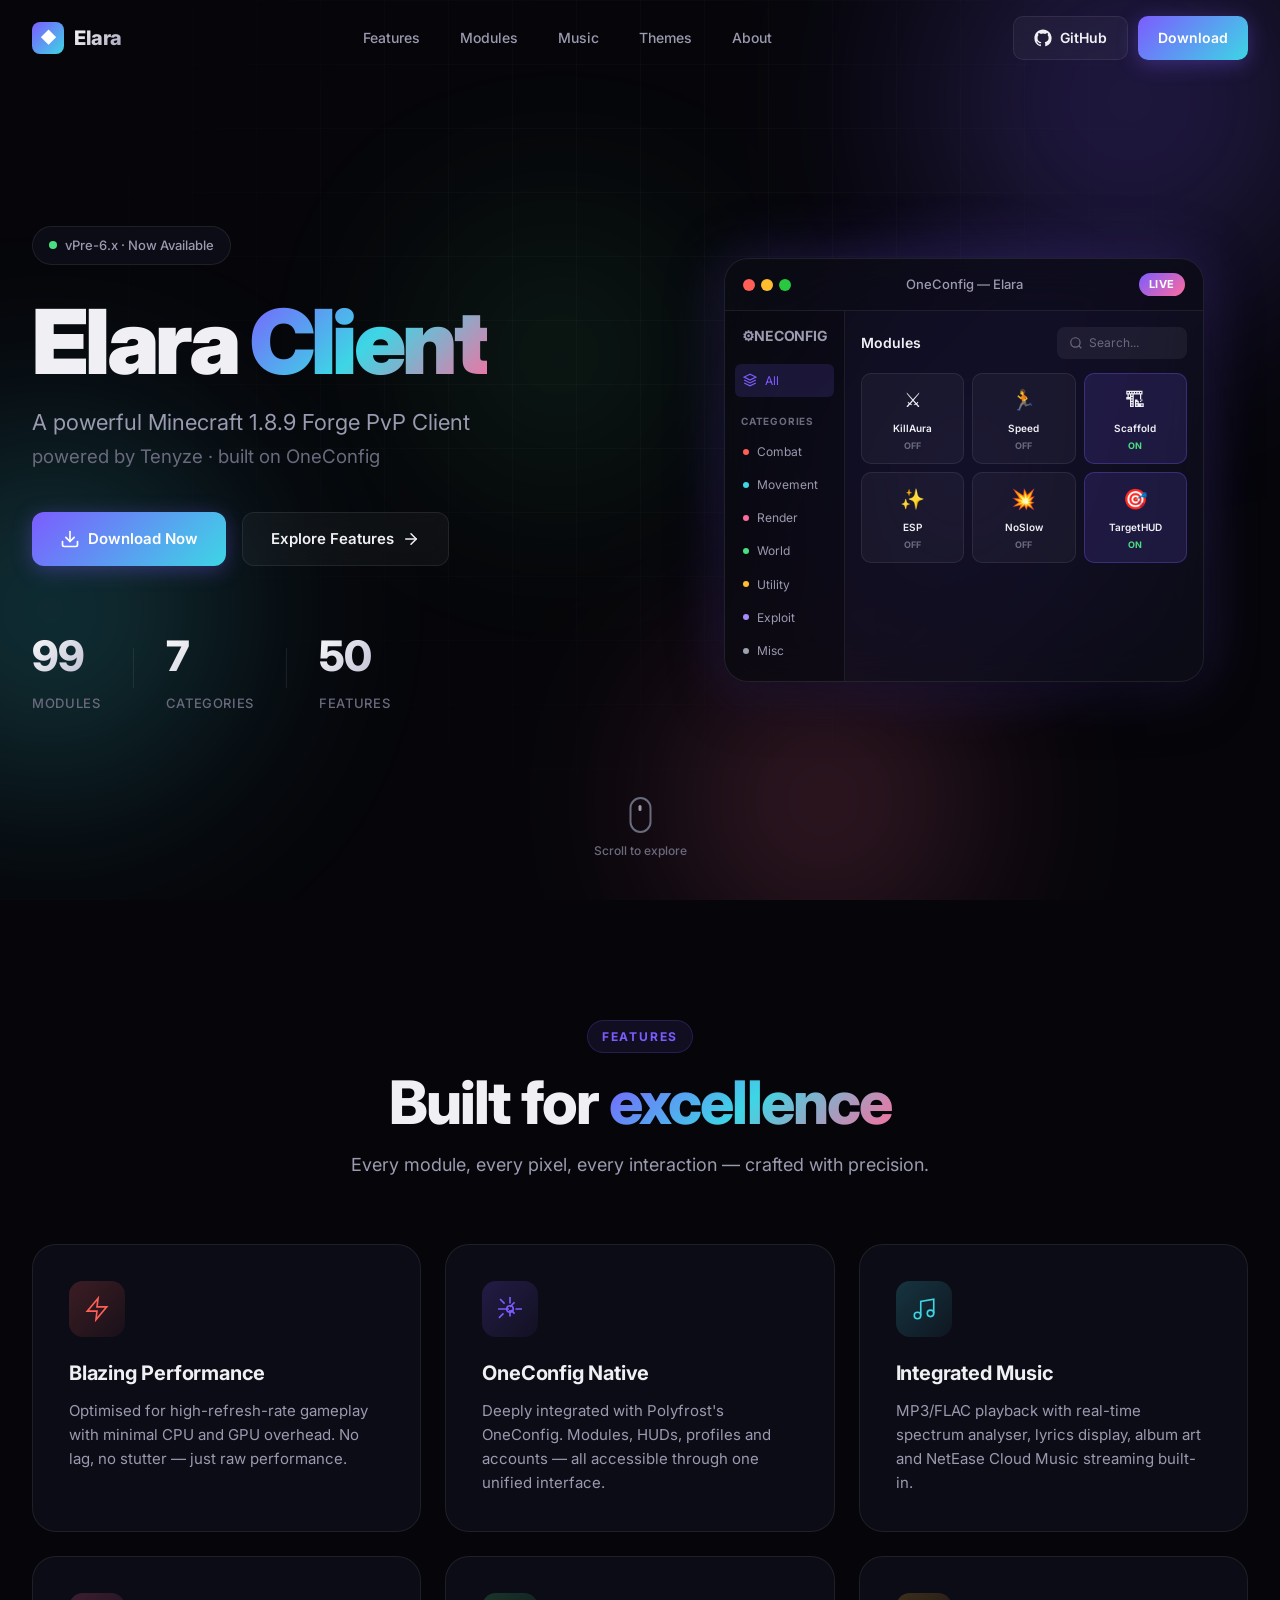
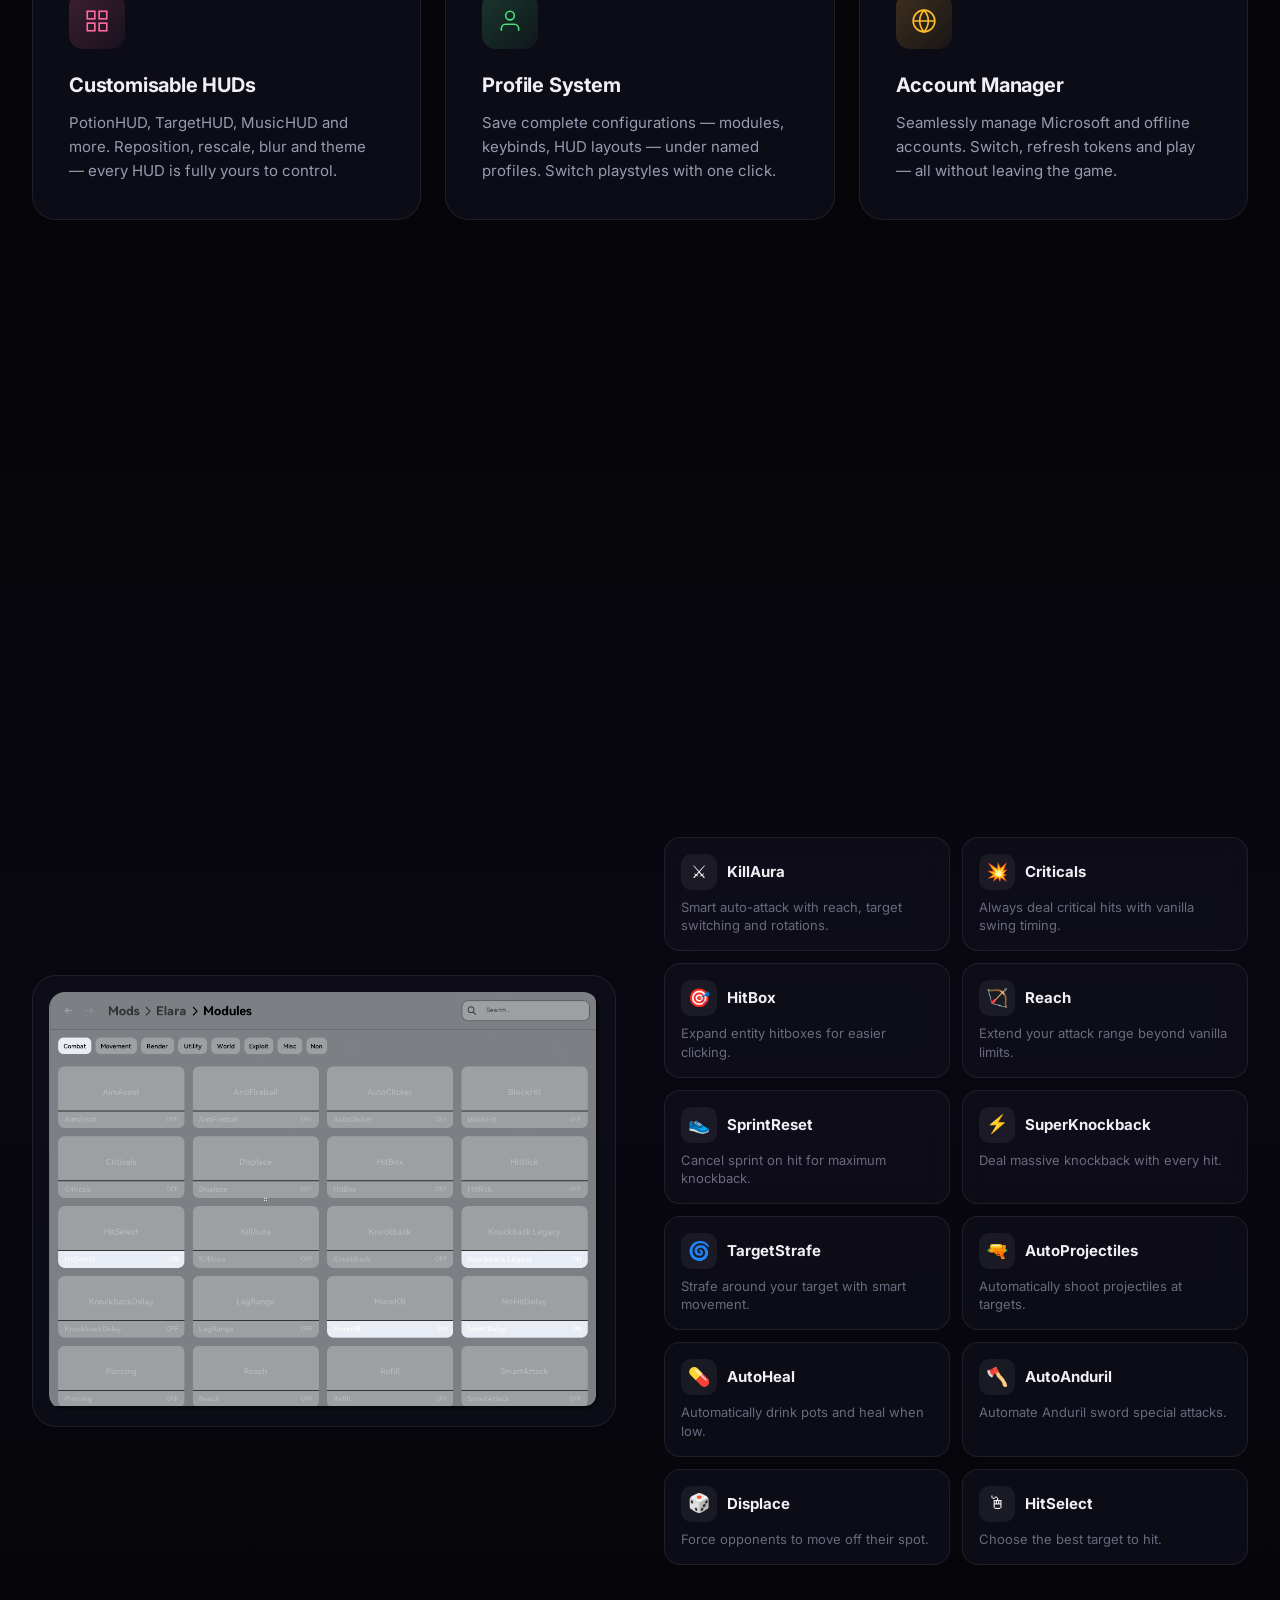
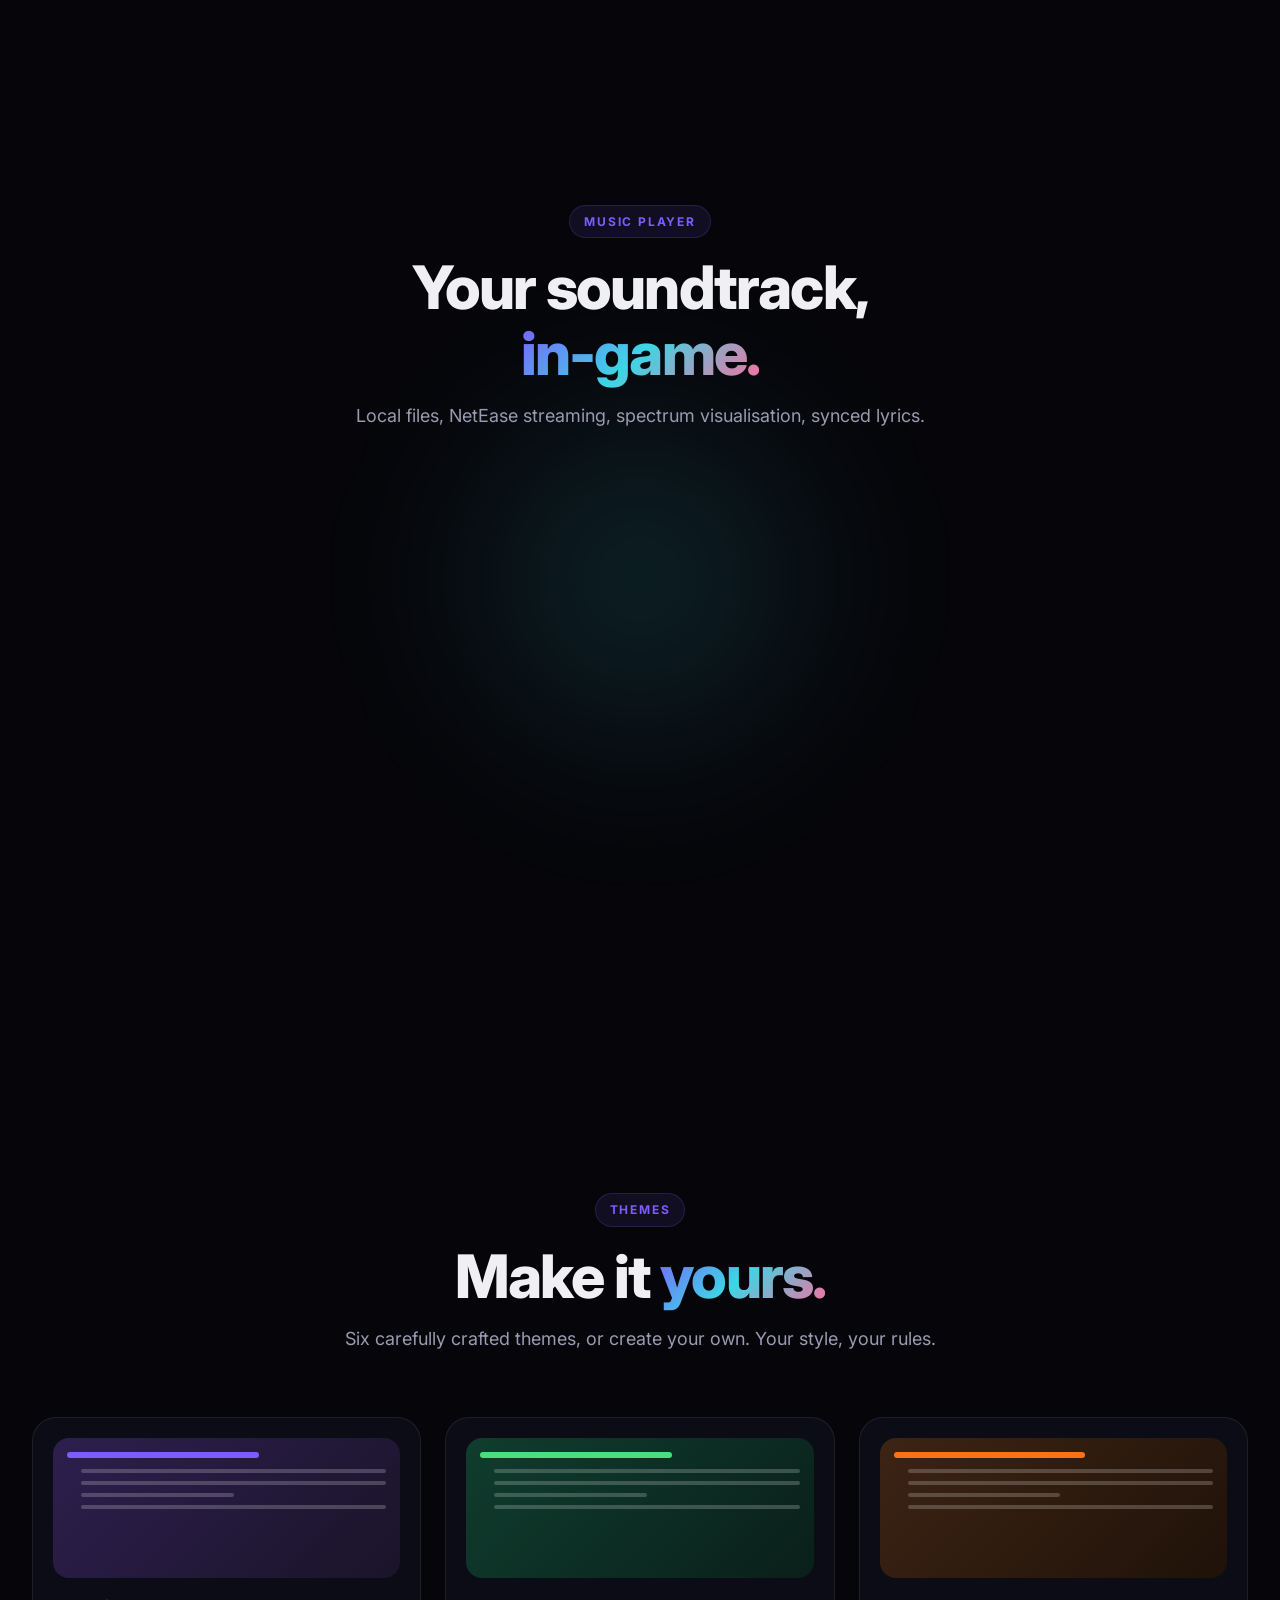
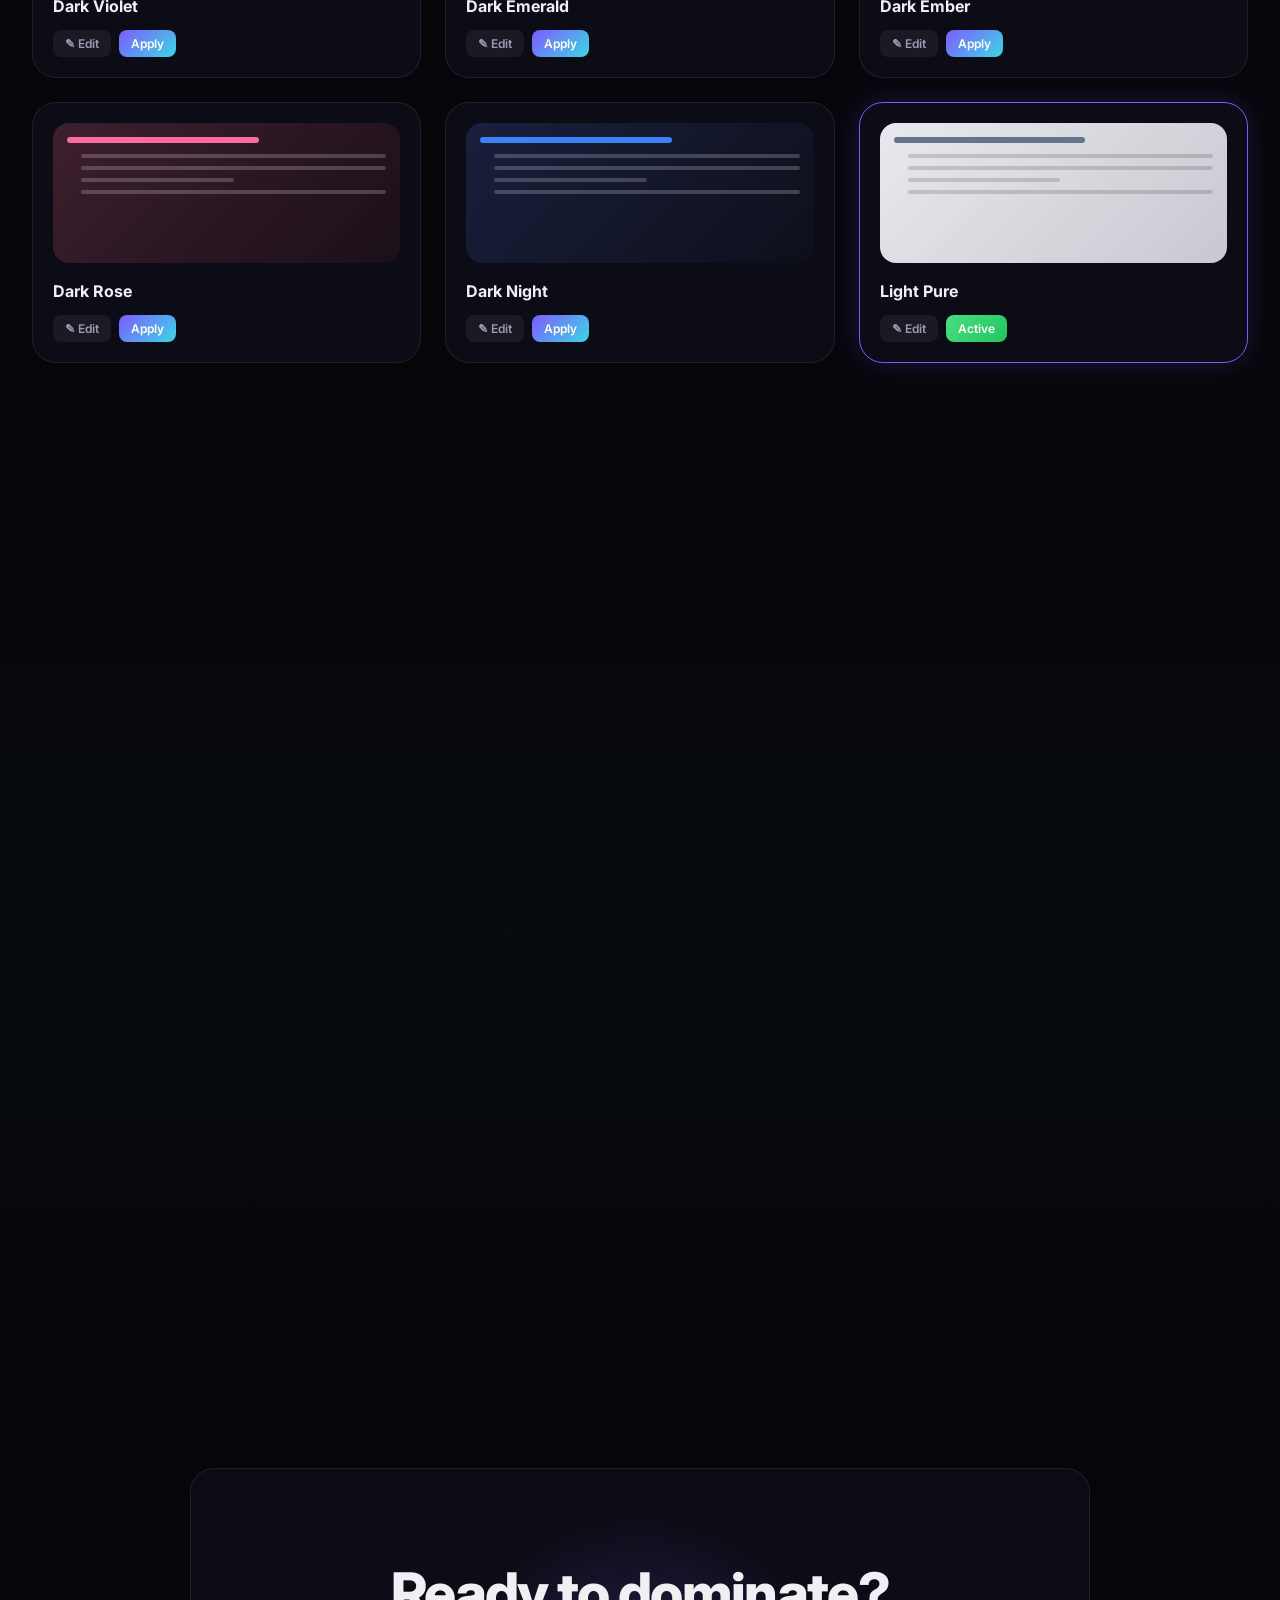
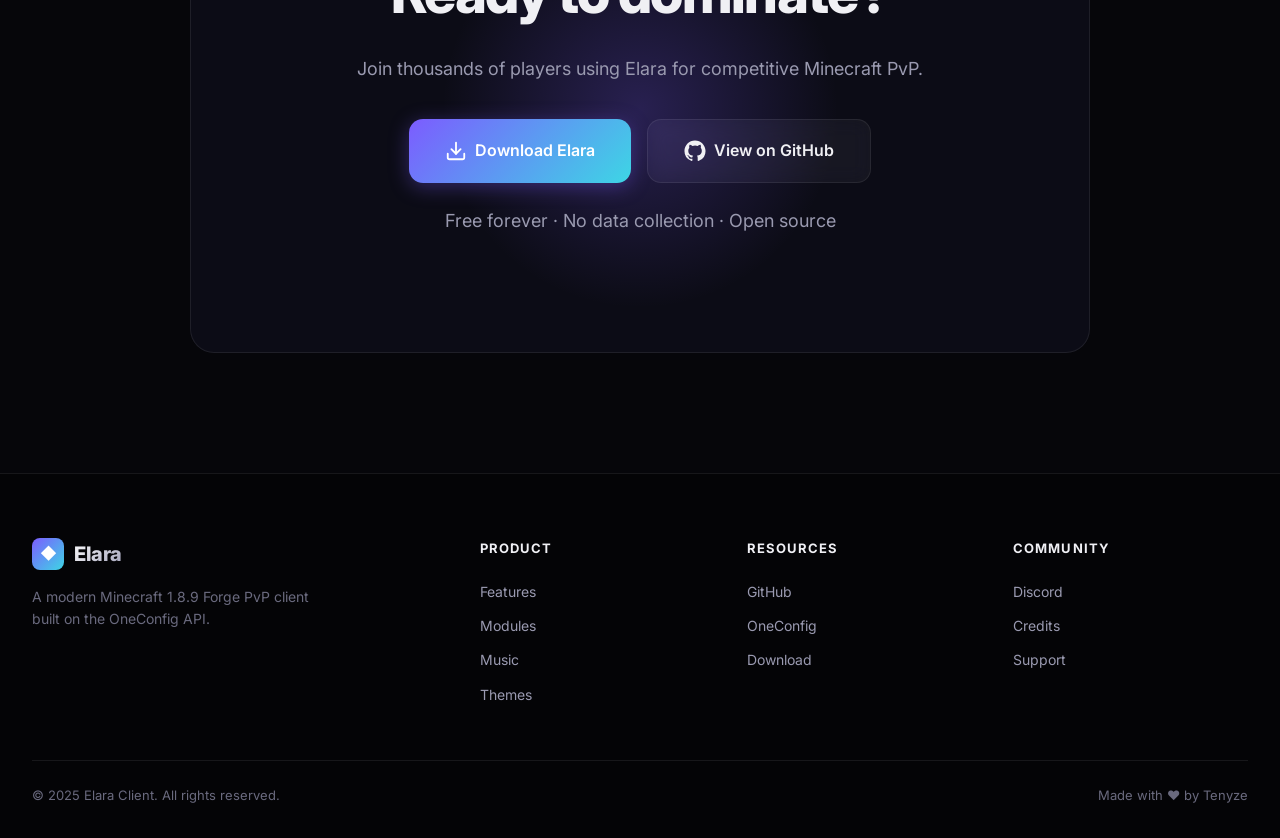
==== docs/index.html @ f17402d7 "Rename website to docs for GitHub Pages, sync v6.2x module updates Rename website/ to docs/ to enabl" ====
<!DOCTYPE html>
<html lang="en">
<head>
<meta charset="UTF-8">
<meta name="viewport" content="width=device-width, initial-scale=1.0">
<title>Elara Client — A Powerful Minecraft 1.8.9 PvP Client</title>
<meta name="description" content="Elara is a modern Minecraft 1.8.9 Forge PvP client built on the OneConfig API. 90+ modules, integrated music player, customisable HUDs and themes.">
<link rel="icon" type="image/png" href="assets/images/Elara Main.png">
<link rel="preconnect" href="https://fonts.googleapis.com">
<link rel="preconnect" href="https://fonts.gstatic.com" crossorigin>
<link href="https://fonts.googleapis.com/css2?family=Inter:wght@300;400;500;600;700;800;900&family=JetBrains+Mono:wght@400;500&display=swap" rel="stylesheet">
<link rel="stylesheet" href="style.css">
</head>
<body>

<!-- Animated Background -->
<div class="bg-orbs" aria-hidden="true">
  <div class="orb orb-1"></div>
  <div class="orb orb-2"></div>
  <div class="orb orb-3"></div>
  <div class="orb orb-4"></div>
</div>
<div class="grid-overlay" aria-hidden="true"></div>

<!-- Navigation -->
<nav class="nav" id="nav">
  <div class="nav-inner">
    <a href="#" class="nav-logo">
      <span class="logo-mark">◆</span>
      <span class="logo-text">Elara</span>
    </a>
    <ul class="nav-links">
      <li><a href="#features">Features</a></li>
      <li><a href="#modules">Modules</a></li>
      <li><a href="#music">Music</a></li>
      <li><a href="#themes">Themes</a></li>
      <li><a href="#about">About</a></li>
    </ul>
    <div class="nav-actions">
      <a href="https://github.com/Tenyze/Elara" target="_blank" rel="noopener" class="btn btn-ghost">
        <svg width="18" height="18" viewBox="0 0 24 24" fill="currentColor"><path d="M12 .5C5.65.5.5 5.65.5 12a11.5 11.5 0 007.86 10.92c.58.1.79-.25.79-.56v-2c-3.2.7-3.88-1.37-3.88-1.37-.52-1.33-1.28-1.69-1.28-1.69-1.05-.72.08-.71.08-.71 1.16.08 1.77 1.2 1.77 1.2 1.03 1.77 2.7 1.26 3.36.96.1-.75.4-1.26.73-1.55-2.55-.29-5.24-1.28-5.24-5.7 0-1.26.45-2.29 1.19-3.1-.12-.3-.52-1.48.11-3.08 0 0 .97-.31 3.18 1.18a11 11 0 015.78 0c2.21-1.49 3.18-1.18 3.18-1.18.63 1.6.23 2.78.11 3.08.74.81 1.19 1.84 1.19 3.1 0 4.43-2.7 5.4-5.27 5.69.41.35.77 1.04.77 2.1v3.11c0 .31.21.67.8.56A11.5 11.5 0 0023.5 12C23.5 5.65 18.35.5 12 .5z"/></svg>
        GitHub
      </a>
      <a href="#download" class="btn btn-primary">Download</a>
    </div>
  </div>
</nav>

<!-- Hero -->
<section class="hero">
  <div class="hero-inner">
    <div class="hero-content reveal-up">
      <div class="badge">
        <span class="pulse"></span>
        vPre-6.x · Now Available
      </div>
      <h1 class="hero-title">
        Elara <span class="gradient-text">Client</span>
      </h1>
      <p class="hero-subtitle">
        A powerful Minecraft 1.8.9 Forge PvP Client<br>
        <span class="muted">powered by Tenyze · built on OneConfig</span>
      </p>
      <div class="hero-actions">
        <a href="#download" class="btn btn-primary btn-lg">
          <svg width="20" height="20" viewBox="0 0 24 24" fill="none" stroke="currentColor" stroke-width="2" stroke-linecap="round" stroke-linejoin="round"><path d="M21 15v4a2 2 0 01-2 2H5a2 2 0 01-2-2v-4"/><polyline points="7 10 12 15 17 10"/><line x1="12" y1="15" x2="12" y2="3"/></svg>
          Download Now
        </a>
        <a href="#features" class="btn btn-ghost btn-lg">
          Explore Features
          <svg width="18" height="18" viewBox="0 0 24 24" fill="none" stroke="currentColor" stroke-width="2" stroke-linecap="round" stroke-linejoin="round"><line x1="5" y1="12" x2="19" y2="12"/><polyline points="12 5 19 12 12 19"/></svg>
        </a>
      </div>
      <div class="hero-stats">
        <div class="stat">
          <span class="stat-num" data-count="99">0</span>
          <span class="stat-label">Modules</span>
        </div>
        <div class="stat-divider"></div>
        <div class="stat">
          <span class="stat-num" data-count="7">0</span>
          <span class="stat-label">Categories</span>
        </div>
        <div class="stat-divider"></div>
        <div class="stat">
          <span class="stat-num" data-count="50">0</span>
          <span class="stat-label">Features</span>
        </div>
      </div>
    </div>

    <!-- Hero Preview Card -->
    <div class="hero-visual reveal-right">
      <div class="preview-card floating">
        <div class="preview-header">
          <div class="traffic-lights">
            <span class="light red"></span>
            <span class="light yellow"></span>
            <span class="light green"></span>
          </div>
          <div class="preview-title">OneConfig — Elara</div>
          <div class="preview-badge">LIVE</div>
        </div>
        <div class="preview-body">
          <div class="preview-sidebar">
            <div class="side-logo">⚙NECONFIG</div>
            <div class="side-section">
              <div class="side-item active">
                <svg width="14" height="14" viewBox="0 0 24 24" fill="none" stroke="currentColor" stroke-width="2"><path d="M12 2L2 7l10 5 10-5-10-5zM2 17l10 5 10-5M2 12l10 5 10-5"/></svg>
                All
              </div>
            </div>
            <div class="side-section-title">CATEGORIES</div>
            <div class="side-item"><span class="dot c-combat"></span>Combat</div>
            <div class="side-item"><span class="dot c-movement"></span>Movement</div>
            <div class="side-item"><span class="dot c-render"></span>Render</div>
            <div class="side-item"><span class="dot c-world"></span>World</div>
            <div class="side-item"><span class="dot c-utility"></span>Utility</div>
            <div class="side-item"><span class="dot c-exploit"></span>Exploit</div>
            <div class="side-item"><span class="dot c-misc"></span>Misc</div>
          </div>
          <div class="preview-main">
            <div class="preview-toolbar">
              <span class="toolbar-title">Modules</span>
              <div class="toolbar-search">
                <svg width="14" height="14" viewBox="0 0 24 24" fill="none" stroke="currentColor" stroke-width="2"><circle cx="11" cy="11" r="8"/><line x1="21" y1="21" x2="16.65" y2="16.65"/></svg>
                Search...
              </div>
            </div>
            <div class="module-grid">
              <div class="module-card"><div class="mod-icon">⚔</div><div class="mod-name">KillAura</div><div class="mod-status">OFF</div></div>
              <div class="module-card"><div class="mod-icon">🏃</div><div class="mod-name">Speed</div><div class="mod-status">OFF</div></div>
              <div class="module-card active"><div class="mod-icon">🏗</div><div class="mod-name">Scaffold</div><div class="mod-status on">ON</div></div>
              <div class="module-card"><div class="mod-icon">✨</div><div class="mod-name">ESP</div><div class="mod-status">OFF</div></div>
              <div class="module-card"><div class="mod-icon">💥</div><div class="mod-name">NoSlow</div><div class="mod-status">OFF</div></div>
              <div class="module-card active"><div class="mod-icon">🎯</div><div class="mod-name">TargetHUD</div><div class="mod-status on">ON</div></div>
            </div>
          </div>
        </div>
      </div>
      <div class="glow-ring"></div>
    </div>
  </div>

  <div class="hero-scroll">
    <div class="mouse">
      <div class="wheel"></div>
    </div>
    <span>Scroll to explore</span>
  </div>
</section>

<!-- Features -->
<section class="section features" id="features">
  <div class="section-head reveal-up">
    <span class="eyebrow">FEATURES</span>
    <h2>Built for <span class="gradient-text">excellence</span></h2>
    <p>Every module, every pixel, every interaction — crafted with precision.</p>
  </div>
  <div class="features-grid">
    <div class="feature-card reveal-up" style="--delay:0">
      <div class="feature-icon icon-1">
        <svg viewBox="0 0 24 24" fill="none" stroke="currentColor" stroke-width="1.5"><path d="M13 2L3 14h9l-1 8 10-12h-9l1-8z"/></svg>
      </div>
      <h3>Blazing Performance</h3>
      <p>Optimised for high-refresh-rate gameplay with minimal CPU and GPU overhead. No lag, no stutter — just raw performance.</p>
    </div>
    <div class="feature-card reveal-up" style="--delay:1">
      <div class="feature-icon icon-2">
        <svg viewBox="0 0 24 24" fill="none" stroke="currentColor" stroke-width="1.5"><circle cx="12" cy="12" r="3"/><path d="M12 1v6m0 6v6m4.22-13.22l-4.22 4.22m-6 6l-4.22 4.22M23 12h-6m-6 0H1m15.22 4.22L13 13m-6-6L2.78 2.78"/></svg>
      </div>
      <h3>OneConfig Native</h3>
      <p>Deeply integrated with Polyfrost's OneConfig. Modules, HUDs, profiles and accounts — all accessible through one unified interface.</p>
    </div>
    <div class="feature-card reveal-up" style="--delay:2">
      <div class="feature-icon icon-3">
        <svg viewBox="0 0 24 24" fill="none" stroke="currentColor" stroke-width="1.5"><path d="M9 18V5l12-2v13"/><circle cx="6" cy="18" r="3"/><circle cx="18" cy="16" r="3"/></svg>
      </div>
      <h3>Integrated Music</h3>
      <p>MP3/FLAC playback with real-time spectrum analyser, lyrics display, album art and NetEase Cloud Music streaming built-in.</p>
    </div>
    <div class="feature-card reveal-up" style="--delay:3">
      <div class="feature-icon icon-4">
        <svg viewBox="0 0 24 24" fill="none" stroke="currentColor" stroke-width="1.5"><rect x="3" y="3" width="7" height="7"/><rect x="14" y="3" width="7" height="7"/><rect x="3" y="14" width="7" height="7"/><rect x="14" y="14" width="7" height="7"/></svg>
      </div>
      <h3>Customisable HUDs</h3>
      <p>PotionHUD, TargetHUD, MusicHUD and more. Reposition, rescale, blur and theme — every HUD is fully yours to control.</p>
    </div>
    <div class="feature-card reveal-up" style="--delay:4">
      <div class="feature-icon icon-5">
        <svg viewBox="0 0 24 24" fill="none" stroke="currentColor" stroke-width="1.5"><path d="M20 21v-2a4 4 0 00-4-4H8a4 4 0 00-4 4v2"/><circle cx="12" cy="7" r="4"/></svg>
      </div>
      <h3>Profile System</h3>
      <p>Save complete configurations — modules, keybinds, HUD layouts — under named profiles. Switch playstyles with one click.</p>
    </div>
    <div class="feature-card reveal-up" style="--delay:5">
      <div class="feature-icon icon-6">
        <svg viewBox="0 0 24 24" fill="none" stroke="currentColor" stroke-width="1.5"><circle cx="12" cy="12" r="10"/><path d="M2 12h20M12 2a15.3 15.3 0 014 10 15.3 15.3 0 01-4 10 15.3 15.3 0 01-4-10 15.3 15.3 0 014-10z"/></svg>
      </div>
      <h3>Account Manager</h3>
      <p>Seamlessly manage Microsoft and offline accounts. Switch, refresh tokens and play — all without leaving the game.</p>
    </div>
  </div>
</section>

<!-- Modules Showcase -->
<section class="section modules-section" id="modules">
  <div class="section-head reveal-up">
    <span class="eyebrow">MODULES</span>
    <h2>99 modules.<br><span class="gradient-text">Zero compromise.</span></h2>
    <p>From combat to creativity — every module is tuned for competitive play.</p>
  </div>

  <div class="mod-tabs reveal-up">
    <button class="mod-tab active" data-cat="combat">Combat</button>
    <button class="mod-tab" data-cat="movement">Movement</button>
    <button class="mod-tab" data-cat="render">Render</button>
    <button class="mod-tab" data-cat="world">World</button>
    <button class="mod-tab" data-cat="utility">Utility</button>
    <button class="mod-tab" data-cat="exploit">Exploit</button>
    <button class="mod-tab" data-cat="misc">Misc</button>
  </div>

  <div class="mod-display">
    <div class="mod-preview reveal-up">
      <img id="modPreviewImg" src="assets/images/Elara ModPage.png" alt="Modules preview" draggable="false">
    </div>
    <div class="mod-cards reveal-right" id="modCards">
      <!-- JS populated -->
    </div>
  </div>
</section>

<!-- Music Section -->
<section class="section music-section" id="music">
  <div class="music-bg" aria-hidden="true">
    <div class="music-orb"></div>
  </div>
  <div class="section-head reveal-up">
    <span class="eyebrow">MUSIC PLAYER</span>
    <h2>Your soundtrack,<br><span class="gradient-text">in-game.</span></h2>
    <p>Local files, NetEase streaming, spectrum visualisation, synced lyrics.</p>
  </div>

  <div class="music-showcase">
    <div class="music-card reveal-up">
      <div class="music-cover">
        <div class="cover-placeholder">
          <svg viewBox="0 0 24 24" fill="none" stroke="currentColor" stroke-width="1"><circle cx="12" cy="12" r="10"/><circle cx="12" cy="12" r="3"/></svg>
        </div>
      </div>
      <div class="music-info">
        <div class="music-title">i miss you</div>
        <div class="music-artist">kuudere</div>
        <div class="music-progress">
          <div class="progress-track"><div class="progress-fill"></div></div>
          <div class="progress-time"><span>0:25</span><span>2:20</span></div>
        </div>
        <div class="music-controls">
          <button class="ctrl-btn">⏮</button>
          <button class="ctrl-btn play">▶</button>
          <button class="ctrl-btn">⏭</button>
          <button class="ctrl-btn small">🔁</button>
        </div>
      </div>
      <div class="music-spectrum">
        <div class="spectrum-bar" style="--h:40%"></div>
        <div class="spectrum-bar" style="--h:65%"></div>
        <div class="spectrum-bar" style="--h:30%"></div>
        <div class="spectrum-bar" style="--h:80%"></div>
        <div class="spectrum-bar" style="--h:50%"></div>
        <div class="spectrum-bar" style="--h:70%"></div>
        <div class="spectrum-bar" style="--h:45%"></div>
        <div class="spectrum-bar" style="--h:90%"></div>
        <div class="spectrum-bar" style="--h:35%"></div>
        <div class="spectrum-bar" style="--h:60%"></div>
        <div class="spectrum-bar" style="--h:75%"></div>
        <div class="spectrum-bar" style="--h:55%"></div>
        <div class="spectrum-bar" style="--h:85%"></div>
        <div class="spectrum-bar" style="--h:40%"></div>
        <div class="spectrum-bar" style="--h:65%"></div>
      </div>
    </div>

    <div class="music-features reveal-right">
      <div class="music-feature">
        <div class="mf-icon">🎵</div>
        <div>
          <h4>NetEase Integration</h4>
          <p>Search and stream millions of songs directly from NetEase Cloud Music.</p>
        </div>
      </div>
      <div class="music-feature">
        <div class="mf-icon">📊</div>
        <div>
          <h4>Real-time Spectrum</h4>
          <p>Live audio frequency visualisation that dances to your music.</p>
        </div>
      </div>
      <div class="music-feature">
        <div class="mf-icon">📝</div>
        <div>
          <h4>Synced Lyrics</h4>
          <p>Beautifully rendered CJK lyrics that scroll with the music.</p>
        </div>
      </div>
      <div class="music-feature">
        <div class="mf-icon">💾</div>
        <div>
          <h4>Smart Cache</h4>
          <p>Covers, lyrics and audio cached in a single unified .cache folder.</p>
        </div>
      </div>
    </div>
  </div>
</section>

<!-- Themes -->
<section class="section themes-section" id="themes">
  <div class="section-head reveal-up">
    <span class="eyebrow">THEMES</span>
    <h2>Make it <span class="gradient-text">yours.</span></h2>
    <p>Six carefully crafted themes, or create your own. Your style, your rules.</p>
  </div>

  <div class="themes-grid">
    <div class="theme-card reveal-up" style="--delay:0">
      <div class="theme-preview theme-dark-violet">
        <div class="tp-bar tp-violet"></div>
        <div class="tp-rows">
          <div class="tp-row"><span class="tp-dot violet"></span><span class="tp-line long"></span></div>
          <div class="tp-row"><span class="tp-dot violet"></span><span class="tp-line"></span></div>
          <div class="tp-row"><span class="tp-dot violet"></span><span class="tp-line short"></span></div>
          <div class="tp-row"><span class="tp-dot violet"></span><span class="tp-line"></span></div>
        </div>
      </div>
      <h4>Dark Violet</h4>
      <div class="theme-actions"><button class="btn-edit">✎ Edit</button><button class="btn-apply">Apply</button></div>
    </div>
    <div class="theme-card reveal-up" style="--delay:1">
      <div class="theme-preview theme-dark-emerald">
        <div class="tp-bar tp-emerald"></div>
        <div class="tp-rows">
          <div class="tp-row"><span class="tp-dot emerald"></span><span class="tp-line long"></span></div>
          <div class="tp-row"><span class="tp-dot emerald"></span><span class="tp-line"></span></div>
          <div class="tp-row"><span class="tp-dot emerald"></span><span class="tp-line short"></span></div>
          <div class="tp-row"><span class="tp-dot emerald"></span><span class="tp-line"></span></div>
        </div>
      </div>
      <h4>Dark Emerald</h4>
      <div class="theme-actions"><button class="btn-edit">✎ Edit</button><button class="btn-apply">Apply</button></div>
    </div>
    <div class="theme-card reveal-up" style="--delay:2">
      <div class="theme-preview theme-dark-ember">
        <div class="tp-bar tp-ember"></div>
        <div class="tp-rows">
          <div class="tp-row"><span class="tp-dot ember"></span><span class="tp-line long"></span></div>
          <div class="tp-row"><span class="tp-dot ember"></span><span class="tp-line"></span></div>
          <div class="tp-row"><span class="tp-dot ember"></span><span class="tp-line short"></span></div>
          <div class="tp-row"><span class="tp-dot ember"></span><span class="tp-line"></span></div>
        </div>
      </div>
      <h4>Dark Ember</h4>
      <div class="theme-actions"><button class="btn-edit">✎ Edit</button><button class="btn-apply">Apply</button></div>
    </div>
    <div class="theme-card reveal-up" style="--delay:3">
      <div class="theme-preview theme-dark-rose">
        <div class="tp-bar tp-rose"></div>
        <div class="tp-rows">
          <div class="tp-row"><span class="tp-dot rose"></span><span class="tp-line long"></span></div>
          <div class="tp-row"><span class="tp-dot rose"></span><span class="tp-line"></span></div>
          <div class="tp-row"><span class="tp-dot rose"></span><span class="tp-line short"></span></div>
          <div class="tp-row"><span class="tp-dot rose"></span><span class="tp-line"></span></div>
        </div>
      </div>
      <h4>Dark Rose</h4>
      <div class="theme-actions"><button class="btn-edit">✎ Edit</button><button class="btn-apply">Apply</button></div>
    </div>
    <div class="theme-card reveal-up" style="--delay:4">
      <div class="theme-preview theme-dark-night">
        <div class="tp-bar tp-blue"></div>
        <div class="tp-rows">
          <div class="tp-row"><span class="tp-dot blue"></span><span class="tp-line long"></span></div>
          <div class="tp-row"><span class="tp-dot blue"></span><span class="tp-line"></span></div>
          <div class="tp-row"><span class="tp-dot blue"></span><span class="tp-line short"></span></div>
          <div class="tp-row"><span class="tp-dot blue"></span><span class="tp-line"></span></div>
        </div>
      </div>
      <h4>Dark Night</h4>
      <div class="theme-actions"><button class="btn-edit">✎ Edit</button><button class="btn-apply">Apply</button></div>
    </div>
    <div class="theme-card reveal-up active" style="--delay:5">
      <div class="theme-preview theme-light-pure">
        <div class="tp-bar tp-slate"></div>
        <div class="tp-rows">
          <div class="tp-row"><span class="tp-dot slate"></span><span class="tp-line long"></span></div>
          <div class="tp-row"><span class="tp-dot slate"></span><span class="tp-line"></span></div>
          <div class="tp-row"><span class="tp-dot slate"></span><span class="tp-line short"></span></div>
          <div class="tp-row"><span class="tp-dot slate"></span><span class="tp-line"></span></div>
        </div>
      </div>
      <h4>Light Pure</h4>
      <div class="theme-actions"><button class="btn-edit">✎ Edit</button><button class="btn-apply active">Active</button></div>
    </div>
  </div>
</section>

<!-- About / Stats -->
<section class="section about-section" id="about">
  <div class="about-card reveal-up">
    <div class="about-header">
      <span class="eyebrow light">ABOUT</span>
      <h2>Elara Client</h2>
      <p class="about-tag">A Minecraft 1.8.9 Forge PvP Client</p>
    </div>
    <div class="about-grid">
      <div class="about-row">
        <span class="about-label">Version</span>
        <span class="about-value">Pre-6.x</span>
      </div>
      <div class="about-row">
        <span class="about-label">Author</span>
        <span class="about-value">Tenyze</span>
      </div>
    </div>
    <div class="about-stats">
      <div class="about-stat">
        <span class="as-num">99</span>
        <span class="as-label">Total Modules</span>
      </div>
      <div class="about-stat">
        <span class="as-num">29</span>
        <span class="as-label">Enabled</span>
      </div>
      <div class="about-stat">
        <span class="as-num">5</span>
        <span class="as-label">Categories</span>
      </div>
    </div>
    <div class="about-credits">
      <div class="about-row">
        <span class="about-label">Based on</span>
        <span class="about-value">Minecraft Forge 1.8.9</span>
      </div>
      <div class="about-row">
        <span class="about-label">UI Framework</span>
        <span class="about-value">OneConfig by Polyfrost</span>
      </div>
      <div class="about-row">
        <span class="about-label">Special Thanks</span>
        <span class="about-value">To all contributors and testers</span>
      </div>
    </div>
  </div>
</section>

<!-- Download / CTA -->
<section class="section cta-section" id="download">
  <div class="cta-card reveal-up">
    <div class="cta-glow"></div>
    <h2>Ready to dominate?</h2>
    <p>Join thousands of players using Elara for competitive Minecraft PvP.</p>
    <div class="cta-actions">
      <a href="#" class="btn btn-primary btn-xl">
        <svg width="22" height="22" viewBox="0 0 24 24" fill="none" stroke="currentColor" stroke-width="2" stroke-linecap="round" stroke-linejoin="round"><path d="M21 15v4a2 2 0 01-2 2H5a2 2 0 01-2-2v-4"/><polyline points="7 10 12 15 17 10"/><line x1="12" y1="15" x2="12" y2="3"/></svg>
        Download Elara
      </a>
      <a href="https://github.com/Tenyze/Elara" target="_blank" rel="noopener" class="btn btn-ghost btn-xl">
        <svg width="22" height="22" viewBox="0 0 24 24" fill="currentColor"><path d="M12 .5C5.65.5.5 5.65.5 12a11.5 11.5 0 007.86 10.92c.58.1.79-.25.79-.56v-2c-3.2.7-3.88-1.37-3.88-1.37-.52-1.33-1.28-1.69-1.28-1.69-1.05-.72.08-.71.08-.71 1.16.08 1.77 1.2 1.77 1.2 1.03 1.77 2.7 1.26 3.36.96.1-.75.4-1.26.73-1.55-2.55-.29-5.24-1.28-5.24-5.7 0-1.26.45-2.29 1.19-3.1-.12-.3-.52-1.48.11-3.08 0 0 .97-.31 3.18 1.18a11 11 0 015.78 0c2.21-1.49 3.18-1.18 3.18-1.18.63 1.6.23 2.78.11 3.08.74.81 1.19 1.84 1.19 3.1 0 4.43-2.7 5.4-5.27 5.69.41.35.77 1.04.77 2.1v3.11c0 .31.21.67.8.56A11.5 11.5 0 0023.5 12C23.5 5.65 18.35.5 12 .5z"/></svg>
        View on GitHub
      </a>
    </div>
    <p class="cta-note">Free forever · No data collection · Open source</p>
  </div>
</section>

<!-- Footer -->
<footer class="footer">
  <div class="footer-inner">
    <div class="footer-brand">
      <div class="nav-logo">
        <span class="logo-mark">◆</span>
        <span class="logo-text">Elara</span>
      </div>
      <p>A modern Minecraft 1.8.9 Forge PvP client<br>built on the OneConfig API.</p>
    </div>
    <div class="footer-cols">
      <div class="footer-col">
        <h5>Product</h5>
        <a href="#features">Features</a>
        <a href="#modules">Modules</a>
        <a href="#music">Music</a>
        <a href="#themes">Themes</a>
      </div>
      <div class="footer-col">
        <h5>Resources</h5>
        <a href="https://github.com/Tenyze/Elara" target="_blank" rel="noopener">GitHub</a>
        <a href="https://github.com/Polyfrost/OneConfig" target="_blank" rel="noopener">OneConfig</a>
        <a href="#download">Download</a>
      </div>
      <div class="footer-col">
        <h5>Community</h5>
        <a href="#">Discord</a>
        <a href="#">Credits</a>
        <a href="#">Support</a>
      </div>
    </div>
  </div>
  <div class="footer-bottom">
    <span>© 2025 Elara Client. All rights reserved.</span>
    <span>Made with ♥ by Tenyze</span>
  </div>
</footer>

<script src="script.js"></script>
</body>
</html>
---- docs/style.css ----
:root {
  --bg-0: #06060a;
  --bg-1: #0a0a12;
  --bg-2: #10101c;
  --surface: rgba(255, 255, 255, 0.04);
  --surface-hover: rgba(255, 255, 255, 0.07);
  --surface-active: rgba(255, 255, 255, 0.1);
  --border: rgba(255, 255, 255, 0.08);
  --border-strong: rgba(255, 255, 255, 0.14);
  --text: #f0f0f4;
  --text-dim: #9a9ab0;
  --text-muted: #6a6a7e;
  --accent: #7c5cff;
  --accent-2: #3dd6e5;
  --accent-3: #ff6b9d;
  --accent-4: #4ade80;
  --glass-bg: rgba(16, 16, 28, 0.72);
  --glass-blur: 24px;
  --radius: 16px;
  --radius-sm: 10px;
  --radius-lg: 24px;
  --shadow: 0 20px 60px -15px rgba(0, 0, 0, 0.6);
  --shadow-glow: 0 0 60px rgba(124, 92, 255, 0.25);
  --font: 'Inter', -apple-system, BlinkMacSystemFont, 'Segoe UI', sans-serif;
  --font-mono: 'JetBrains Mono', monospace;
}

*,
*::before,
*::after {
  box-sizing: border-box;
  margin: 0;
  padding: 0;
}

html {
  scroll-behavior: smooth;
  -webkit-font-smoothing: antialiased;
  -moz-osx-font-smoothing: grayscale;
}

body {
  font-family: var(--font);
  background: var(--bg-0);
  color: var(--text);
  line-height: 1.6;
  overflow-x: hidden;
  min-height: 100vh;
}

a {
  color: inherit;
  text-decoration: none;
}

button {
  font-family: inherit;
  cursor: pointer;
  border: none;
  background: none;
  color: inherit;
}

img {
  max-width: 100%;
  display: block;
}

/* ===================== BACKGROUND ===================== */
.bg-orbs {
  position: fixed;
  inset: 0;
  pointer-events: none;
  z-index: 0;
  overflow: hidden;
}

.orb {
  position: absolute;
  border-radius: 50%;
  filter: blur(100px);
  opacity: 0.35;
  animation: orbFloat 20s ease-in-out infinite;
}

.orb-1 {
  width: 600px;
  height: 600px;
  background: radial-gradient(circle, #7c5cff 0%, transparent 70%);
  top: -200px;
  right: -150px;
  animation-delay: 0s;
}

.orb-2 {
  width: 500px;
  height: 500px;
  background: radial-gradient(circle, #3dd6e5 0%, transparent 70%);
  top: 40%;
  left: -200px;
  animation-delay: -5s;
}

.orb-3 {
  width: 400px;
  height: 400px;
  background: radial-gradient(circle, #ff6b9d 0%, transparent 70%);
  bottom: -100px;
  right: 20%;
  animation-delay: -10s;
}

.orb-4 {
  width: 350px;
  height: 350px;
  background: radial-gradient(circle, #4ade80 0%, transparent 70%);
  top: 20%;
  left: 30%;
  animation-delay: -15s;
  opacity: 0.2;
}

@keyframes orbFloat {
  0%, 100% { transform: translate(0, 0) scale(1); }
  25% { transform: translate(40px, -60px) scale(1.08); }
  50% { transform: translate(-30px, 40px) scale(0.95); }
  75% { transform: translate(60px, 30px) scale(1.05); }
}

.grid-overlay {
  position: fixed;
  inset: 0;
  pointer-events: none;
  z-index: 1;
  background-image:
    linear-gradient(rgba(255, 255, 255, 0.025) 1px, transparent 1px),
    linear-gradient(90deg, rgba(255, 255, 255, 0.025) 1px, transparent 1px);
  background-size: 64px 64px;
  mask-image: radial-gradient(ellipse at 50% 30%, black 20%, transparent 70%);
  -webkit-mask-image: radial-gradient(ellipse at 50% 30%, black 20%, transparent 70%);
}

/* ===================== NAV ===================== */
.nav {
  position: fixed;
  top: 0;
  left: 0;
  right: 0;
  z-index: 100;
  transition: all 0.4s cubic-bezier(0.4, 0, 0.2, 1);
  padding: 16px 0;
}

.nav.scrolled {
  padding: 10px 0;
  background: rgba(6, 6, 10, 0.7);
  backdrop-filter: blur(20px) saturate(180%);
  -webkit-backdrop-filter: blur(20px) saturate(180%);
  border-bottom: 1px solid var(--border);
}

.nav-inner {
  max-width: 1280px;
  margin: 0 auto;
  padding: 0 32px;
  display: flex;
  align-items: center;
  justify-content: space-between;
  gap: 48px;
}

.nav-logo {
  display: flex;
  align-items: center;
  gap: 10px;
  font-weight: 800;
  font-size: 20px;
  letter-spacing: -0.02em;
}

.logo-mark {
  width: 32px;
  height: 32px;
  display: flex;
  align-items: center;
  justify-content: center;
  background: linear-gradient(135deg, var(--accent), var(--accent-2));
  border-radius: 8px;
  font-size: 16px;
  color: white;
}

.logo-text {
  background: linear-gradient(135deg, #fff 0%, #a0a0b8 100%);
  -webkit-background-clip: text;
  -webkit-text-fill-color: transparent;
  background-clip: text;
}

.nav-links {
  display: flex;
  gap: 8px;
  list-style: none;
}

.nav-links a {
  padding: 8px 16px;
  font-size: 14px;
  font-weight: 500;
  color: var(--text-dim);
  border-radius: 8px;
  transition: all 0.25s ease;
  position: relative;
}

.nav-links a:hover {
  color: var(--text);
  background: var(--surface);
}

.nav-actions {
  display: flex;
  gap: 10px;
}

/* ===================== BUTTONS ===================== */
.btn {
  display: inline-flex;
  align-items: center;
  gap: 8px;
  padding: 10px 20px;
  font-size: 14px;
  font-weight: 600;
  border-radius: 10px;
  transition: all 0.25s cubic-bezier(0.4, 0, 0.2, 1);
  white-space: nowrap;
  cursor: pointer;
  position: relative;
  overflow: hidden;
}

.btn-primary {
  background: linear-gradient(135deg, var(--accent) 0%, var(--accent-2) 100%);
  color: white;
  box-shadow: 0 4px 20px rgba(124, 92, 255, 0.35);
}

.btn-primary:hover {
  transform: translateY(-2px);
  box-shadow: 0 8px 30px rgba(124, 92, 255, 0.5);
}

.btn-primary:active {
  transform: translateY(0);
}

.btn-ghost {
  background: var(--surface);
  color: var(--text);
  border: 1px solid var(--border);
  backdrop-filter: blur(10px);
  -webkit-backdrop-filter: blur(10px);
}

.btn-ghost:hover {
  background: var(--surface-hover);
  border-color: var(--border-strong);
  transform: translateY(-2px);
}

.btn-lg {
  padding: 14px 28px;
  font-size: 15px;
  border-radius: 12px;
}

.btn-xl {
  padding: 18px 36px;
  font-size: 16px;
  border-radius: 14px;
}

/* ===================== HERO ===================== */
.hero {
  position: relative;
  z-index: 2;
  min-height: 100vh;
  display: flex;
  align-items: center;
  justify-content: center;
  padding: 120px 32px 80px;
}

.hero-inner {
  max-width: 1280px;
  width: 100%;
  margin: 0 auto;
  display: grid;
  grid-template-columns: 1fr 1fr;
  gap: 80px;
  align-items: center;
}

.badge {
  display: inline-flex;
  align-items: center;
  gap: 8px;
  padding: 8px 16px;
  background: var(--glass-bg);
  backdrop-filter: blur(20px);
  -webkit-backdrop-filter: blur(20px);
  border: 1px solid var(--border);
  border-radius: 100px;
  font-size: 13px;
  font-weight: 500;
  color: var(--text-dim);
  margin-bottom: 32px;
}

.pulse {
  width: 8px;
  height: 8px;
  background: var(--accent-4);
  border-radius: 50%;
  animation: pulse 2s ease-in-out infinite;
}

@keyframes pulse {
  0%, 100% { opacity: 1; transform: scale(1); }
  50% { opacity: 0.5; transform: scale(1.3); }
}

.hero-title {
  font-size: clamp(48px, 7vw, 96px);
  font-weight: 900;
  line-height: 1;
  letter-spacing: -0.04em;
  margin-bottom: 20px;
}

.gradient-text {
  background: linear-gradient(135deg, var(--accent) 0%, var(--accent-2) 50%, var(--accent-3) 100%);
  -webkit-background-clip: text;
  -webkit-text-fill-color: transparent;
  background-clip: text;
}

.hero-subtitle {
  font-size: clamp(18px, 2vw, 22px);
  color: var(--text-dim);
  margin-bottom: 40px;
  line-height: 1.5;
}

.hero-subtitle .muted {
  color: var(--text-muted);
  font-size: 0.85em;
}

.hero-actions {
  display: flex;
  gap: 16px;
  margin-bottom: 56px;
  flex-wrap: wrap;
}

.hero-stats {
  display: flex;
  align-items: center;
  gap: 32px;
}

.stat {
  display: flex;
  flex-direction: column;
  gap: 4px;
}

.stat-num {
  font-size: 42px;
  font-weight: 800;
  letter-spacing: -0.03em;
  background: linear-gradient(135deg, #fff, #b0b0c8);
  -webkit-background-clip: text;
  -webkit-text-fill-color: transparent;
  background-clip: text;
}

.stat-label {
  font-size: 13px;
  color: var(--text-muted);
  font-weight: 500;
  text-transform: uppercase;
  letter-spacing: 0.05em;
}

.stat-divider {
  width: 1px;
  height: 40px;
  background: var(--border);
}

/* Hero Visual */
.hero-visual {
  position: relative;
  display: flex;
  align-items: center;
  justify-content: center;
}

.preview-card {
  width: 100%;
  max-width: 480px;
  background: var(--glass-bg);
  backdrop-filter: blur(var(--glass-blur)) saturate(180%);
  -webkit-backdrop-filter: blur(var(--glass-blur)) saturate(180%);
  border: 1px solid var(--border);
  border-radius: var(--radius-lg);
  box-shadow: var(--shadow), var(--shadow-glow);
  overflow: hidden;
  animation: floatCard 6s ease-in-out infinite;
}

@keyframes floatCard {
  0%, 100% { transform: translateY(0); }
  50% { transform: translateY(-12px); }
}

.preview-header {
  display: flex;
  align-items: center;
  gap: 12px;
  padding: 14px 18px;
  border-bottom: 1px solid var(--border);
  background: rgba(0, 0, 0, 0.2);
}

.traffic-lights {
  display: flex;
  gap: 6px;
}

.light {
  width: 12px;
  height: 12px;
  border-radius: 50%;
}

.light.red { background: #ff5f57; }
.light.yellow { background: #febc2e; }
.light.green { background: #28c840; }

.preview-title {
  flex: 1;
  text-align: center;
  font-size: 13px;
  font-weight: 500;
  color: var(--text-dim);
}

.preview-badge {
  font-size: 11px;
  font-weight: 700;
  padding: 3px 10px;
  background: linear-gradient(135deg, var(--accent), var(--accent-3));
  border-radius: 100px;
  color: white;
  letter-spacing: 0.05em;
}

.preview-body {
  display: grid;
  grid-template-columns: 120px 1fr;
  min-height: 320px;
}

.preview-sidebar {
  background: rgba(0, 0, 0, 0.3);
  padding: 14px 10px;
  border-right: 1px solid var(--border);
}

.side-logo {
  font-size: 14px;
  font-weight: 700;
  text-align: center;
  margin-bottom: 16px;
  color: var(--text-dim);
  letter-spacing: -0.02em;
}

.side-section {
  margin-bottom: 16px;
}

.side-section-title {
  font-size: 10px;
  font-weight: 700;
  text-transform: uppercase;
  letter-spacing: 0.08em;
  color: var(--text-muted);
  padding: 0 6px 6px;
}

.side-item {
  display: flex;
  align-items: center;
  gap: 8px;
  padding: 7px 8px;
  font-size: 12px;
  border-radius: 6px;
  color: var(--text-dim);
  cursor: pointer;
  transition: all 0.2s;
}

.side-item:hover {
  background: rgba(255, 255, 255, 0.04);
  color: var(--text);
}

.side-item.active {
  background: rgba(124, 92, 255, 0.15);
  color: var(--accent);
}

.dot {
  width: 6px;
  height: 6px;
  border-radius: 50%;
}

.c-combat { background: #ff5f57; }
.c-movement { background: #3dd6e5; }
.c-render { background: #ff6b9d; }
.c-world { background: #4ade80; }
.c-utility { background: #febc2e; }
.c-exploit { background: #a78bfa; }
.c-misc { background: #9ca3af; }

.preview-main {
  padding: 16px;
}

.preview-toolbar {
  display: flex;
  align-items: center;
  justify-content: space-between;
  margin-bottom: 14px;
}

.toolbar-title {
  font-size: 14px;
  font-weight: 600;
}

.toolbar-search {
  display: flex;
  align-items: center;
  gap: 6px;
  padding: 6px 12px;
  background: rgba(255, 255, 255, 0.06);
  border-radius: 8px;
  font-size: 12px;
  color: var(--text-muted);
  width: 130px;
}

.module-grid {
  display: grid;
  grid-template-columns: repeat(3, 1fr);
  gap: 8px;
}

.module-card {
  background: rgba(255, 255, 255, 0.04);
  border: 1px solid var(--border);
  border-radius: 10px;
  padding: 10px 8px;
  text-align: center;
  transition: all 0.25s;
  cursor: pointer;
}

.module-card:hover {
  background: rgba(255, 255, 255, 0.08);
  transform: translateY(-2px);
}

.module-card.active {
  background: rgba(124, 92, 255, 0.15);
  border-color: rgba(124, 92, 255, 0.3);
}

.mod-icon {
  font-size: 20px;
  margin-bottom: 4px;
}

.mod-name {
  font-size: 10px;
  font-weight: 600;
  margin-bottom: 3px;
}

.mod-status {
  font-size: 9px;
  font-weight: 700;
  color: var(--text-muted);
}

.mod-status.on {
  color: var(--accent-4);
}

.glow-ring {
  position: absolute;
  width: 560px;
  height: 560px;
  border-radius: 50%;
  background: radial-gradient(circle, rgba(124, 92, 255, 0.2) 0%, transparent 70%);
  z-index: -1;
  animation: glowPulse 4s ease-in-out infinite;
}

@keyframes glowPulse {
  0%, 100% { opacity: 0.5; }
  50% { opacity: 0.9; }
}

/* Hero scroll indicator */
.hero-scroll {
  position: absolute;
  bottom: 40px;
  left: 50%;
  transform: translateX(-50%);
  display: flex;
  flex-direction: column;
  align-items: center;
  gap: 8px;
  color: var(--text-muted);
  font-size: 12px;
  font-weight: 500;
}

.mouse {
  width: 22px;
  height: 36px;
  border: 2px solid var(--text-muted);
  border-radius: 12px;
  display: flex;
  justify-content: center;
  padding-top: 6px;
}

.wheel {
  width: 3px;
  height: 6px;
  background: var(--text-dim);
  border-radius: 2px;
  animation: wheel 1.8s ease-in-out infinite;
}

@keyframes wheel {
  0% { transform: translateY(0); opacity: 1; }
  100% { transform: translateY(12px); opacity: 0; }
}

/* ===================== SECTIONS ===================== */
.section {
  position: relative;
  z-index: 2;
  padding: 120px 32px;
}

.section-head {
  max-width: 720px;
  margin: 0 auto 64px;
  text-align: center;
}

.eyebrow {
  display: inline-block;
  font-size: 12px;
  font-weight: 700;
  text-transform: uppercase;
  letter-spacing: 0.15em;
  color: var(--accent);
  margin-bottom: 16px;
  padding: 6px 14px;
  background: rgba(124, 92, 255, 0.1);
  border: 1px solid rgba(124, 92, 255, 0.2);
  border-radius: 100px;
}

.eyebrow.light {
  color: var(--accent-2);
  background: rgba(61, 214, 229, 0.1);
  border-color: rgba(61, 214, 229, 0.2);
}

.section-head h2 {
  font-size: clamp(36px, 5vw, 60px);
  font-weight: 800;
  letter-spacing: -0.03em;
  line-height: 1.1;
  margin-bottom: 16px;
}

.section-head p {
  font-size: 18px;
  color: var(--text-dim);
}

/* ===================== FEATURES ===================== */
.features-grid {
  max-width: 1280px;
  margin: 0 auto;
  display: grid;
  grid-template-columns: repeat(3, 1fr);
  gap: 24px;
}

.feature-card {
  padding: 36px;
  background: var(--glass-bg);
  backdrop-filter: blur(var(--glass-blur));
  -webkit-backdrop-filter: blur(var(--glass-blur));
  border: 1px solid var(--border);
  border-radius: var(--radius-lg);
  transition: all 0.4s cubic-bezier(0.4, 0, 0.2, 1);
  opacity: 0;
  transform: translateY(30px);
}

.feature-card.visible {
  opacity: 1;
  transform: translateY(0);
  transition-delay: calc(var(--delay) * 80ms);
}

.feature-card:hover {
  background: var(--surface-hover);
  border-color: var(--border-strong);
  transform: translateY(-4px);
}

.feature-icon {
  width: 56px;
  height: 56px;
  display: flex;
  align-items: center;
  justify-content: center;
  border-radius: 14px;
  margin-bottom: 20px;
}

.feature-icon svg {
  width: 26px;
  height: 26px;
}

.icon-1 { background: linear-gradient(135deg, rgba(255, 95, 87, 0.2), rgba(255, 95, 87, 0.05)); color: #ff5f57; }
.icon-2 { background: linear-gradient(135deg, rgba(124, 92, 255, 0.2), rgba(124, 92, 255, 0.05)); color: #7c5cff; }
.icon-3 { background: linear-gradient(135deg, rgba(61, 214, 229, 0.2), rgba(61, 214, 229, 0.05)); color: #3dd6e5; }
.icon-4 { background: linear-gradient(135deg, rgba(255, 107, 157, 0.2), rgba(255, 107, 157, 0.05)); color: #ff6b9d; }
.icon-5 { background: linear-gradient(135deg, rgba(74, 222, 128, 0.2), rgba(74, 222, 128, 0.05)); color: #4ade80; }
.icon-6 { background: linear-gradient(135deg, rgba(254, 188, 46, 0.2), rgba(254, 188, 46, 0.05)); color: #febc2e; }

.feature-card h3 {
  font-size: 20px;
  font-weight: 700;
  margin-bottom: 10px;
  letter-spacing: -0.01em;
}

.feature-card p {
  font-size: 15px;
  color: var(--text-dim);
  line-height: 1.6;
}

/* ===================== MODULES ===================== */
.modules-section {
  background: linear-gradient(180deg, transparent 0%, rgba(124, 92, 255, 0.03) 50%, transparent 100%);
}

.mod-tabs {
  max-width: 1280px;
  margin: 0 auto 48px;
  display: flex;
  gap: 8px;
  justify-content: center;
  flex-wrap: wrap;
  opacity: 0;
  transform: translateY(20px);
  transition: all 0.6s ease;
}

.mod-tabs.visible {
  opacity: 1;
  transform: translateY(0);
}

.mod-tab {
  padding: 10px 20px;
  font-size: 14px;
  font-weight: 600;
  color: var(--text-dim);
  background: var(--surface);
  border: 1px solid var(--border);
  border-radius: 100px;
  transition: all 0.25s;
}

.mod-tab:hover {
  background: var(--surface-hover);
  color: var(--text);
}

.mod-tab.active {
  background: linear-gradient(135deg, var(--accent), var(--accent-2));
  color: white;
  border-color: transparent;
  box-shadow: 0 4px 20px rgba(124, 92, 255, 0.35);
}

.mod-display {
  max-width: 1280px;
  margin: 0 auto;
  display: grid;
  grid-template-columns: 1fr 1fr;
  gap: 48px;
  align-items: center;
}

.mod-preview {
  background: var(--glass-bg);
  backdrop-filter: blur(var(--glass-blur));
  -webkit-backdrop-filter: blur(var(--glass-blur));
  border: 1px solid var(--border);
  border-radius: var(--radius-lg);
  padding: 16px;
  overflow: hidden;
  opacity: 0;
  transform: translateX(-30px);
  transition: all 0.6s ease;
}

.mod-preview.visible {
  opacity: 1;
  transform: translateX(0);
}

.mod-preview img {
  width: 100%;
  border-radius: var(--radius);
}

.mod-cards {
  display: grid;
  grid-template-columns: repeat(2, 1fr);
  gap: 12px;
  opacity: 0;
  transform: translateX(30px);
  transition: all 0.6s ease;
}

.mod-cards.visible {
  opacity: 1;
  transform: translateX(0);
}

.mod-card {
  padding: 16px;
  background: var(--glass-bg);
  backdrop-filter: blur(12px);
  -webkit-backdrop-filter: blur(12px);
  border: 1px solid var(--border);
  border-radius: var(--radius);
  transition: all 0.3s;
  display: flex;
  flex-direction: column;
  gap: 8px;
  cursor: pointer;
}

.mod-card:hover {
  background: var(--surface-hover);
  border-color: var(--border-strong);
  transform: translateY(-3px);
}

.mod-card-header {
  display: flex;
  align-items: center;
  gap: 10px;
}

.mod-card-icon {
  width: 36px;
  height: 36px;
  display: flex;
  align-items: center;
  justify-content: center;
  border-radius: 10px;
  font-size: 18px;
  background: rgba(255, 255, 255, 0.06);
}

.mod-card-title {
  font-size: 15px;
  font-weight: 700;
}

.mod-card-desc {
  font-size: 13px;
  color: var(--text-muted);
  line-height: 1.4;
}

.mod-card-tag {
  font-size: 10px;
  font-weight: 600;
  padding: 3px 10px;
  background: rgba(255, 255, 255, 0.06);
  border-radius: 100px;
  color: var(--text-dim);
  align-self: flex-start;
}

/* ===================== MUSIC ===================== */
.music-section {
  overflow: hidden;
}

.music-bg {
  position: absolute;
  inset: 0;
  pointer-events: none;
  z-index: 0;
}

.music-orb {
  position: absolute;
  width: 500px;
  height: 500px;
  background: radial-gradient(circle, rgba(61, 214, 229, 0.15) 0%, transparent 70%);
  border-radius: 50%;
  top: 50%;
  left: 50%;
  transform: translate(-50%, -50%);
  filter: blur(60px);
}

.music-showcase {
  max-width: 1280px;
  margin: 0 auto;
  display: grid;
  grid-template-columns: 1.2fr 1fr;
  gap: 48px;
  align-items: start;
  position: relative;
  z-index: 1;
}

.music-card {
  background: var(--glass-bg);
  backdrop-filter: blur(var(--glass-blur)) saturate(180%);
  -webkit-backdrop-filter: blur(var(--glass-blur)) saturate(180%);
  border: 1px solid var(--border);
  border-radius: var(--radius-lg);
  padding: 32px;
  display: grid;
  grid-template-columns: 140px 1fr;
  gap: 24px;
  align-items: start;
  opacity: 0;
  transform: translateY(30px);
  transition: all 0.6s ease;
}

.music-card.visible {
  opacity: 1;
  transform: translateY(0);
}

.music-cover {
  width: 140px;
  height: 140px;
  border-radius: var(--radius);
  background: linear-gradient(135deg, #1a1a2e, #16213e);
  display: flex;
  align-items: center;
  justify-content: center;
  overflow: hidden;
  position: relative;
}

.cover-placeholder svg {
  width: 60px;
  height: 60px;
  color: var(--text-muted);
}

.music-info {
  display: flex;
  flex-direction: column;
  gap: 14px;
}

.music-title {
  font-size: 22px;
  font-weight: 700;
  letter-spacing: -0.02em;
}

.music-artist {
  font-size: 14px;
  color: var(--text-dim);
}

.music-progress {
  display: flex;
  flex-direction: column;
  gap: 8px;
}

.progress-track {
  height: 4px;
  background: rgba(255, 255, 255, 0.08);
  border-radius: 2px;
  overflow: hidden;
}

.progress-fill {
  height: 100%;
  width: 20%;
  background: linear-gradient(90deg, var(--accent), var(--accent-2));
  border-radius: 2px;
}

.progress-time {
  display: flex;
  justify-content: space-between;
  font-size: 11px;
  color: var(--text-muted);
  font-family: var(--font-mono);
}

.music-controls {
  display: flex;
  gap: 8px;
  align-items: center;
}

.ctrl-btn {
  width: 38px;
  height: 38px;
  display: flex;
  align-items: center;
  justify-content: center;
  border-radius: 50%;
  background: rgba(255, 255, 255, 0.06);
  color: var(--text);
  transition: all 0.2s;
  font-size: 14px;
}

.ctrl-btn:hover {
  background: rgba(255, 255, 255, 0.12);
}

.ctrl-btn.play {
  width: 46px;
  height: 46px;
  background: linear-gradient(135deg, var(--accent), var(--accent-2));
  font-size: 16px;
  box-shadow: 0 4px 20px rgba(124, 92, 255, 0.35);
}

.ctrl-btn.small {
  width: 32px;
  height: 32px;
  font-size: 12px;
}

.music-spectrum {
  grid-column: 1 / -1;
  display: flex;
  align-items: flex-end;
  gap: 4px;
  height: 60px;
  padding: 0 8px;
}

.spectrum-bar {
  flex: 1;
  height: var(--h);
  background: linear-gradient(180deg, var(--accent-2), var(--accent));
  border-radius: 2px 2px 0 0;
  animation: spectrum 1.2s ease-in-out infinite;
  animation-delay: calc(var(--i, 0) * 0.05s);
}

@keyframes spectrum {
  0%, 100% { height: var(--h); }
  50% { height: calc(var(--h) * 0.5); }
}

.music-features {
  display: flex;
  flex-direction: column;
  gap: 20px;
  opacity: 0;
  transform: translateX(30px);
  transition: all 0.6s ease;
}

.music-features.visible {
  opacity: 1;
  transform: translateX(0);
}

.music-feature {
  display: flex;
  gap: 16px;
  padding: 20px;
  background: var(--glass-bg);
  backdrop-filter: blur(12px);
  -webkit-backdrop-filter: blur(12px);
  border: 1px solid var(--border);
  border-radius: var(--radius);
  transition: all 0.3s;
}

.music-feature:hover {
  background: var(--surface-hover);
  transform: translateX(4px);
}

.mf-icon {
  font-size: 28px;
  flex-shrink: 0;
}

.music-feature h4 {
  font-size: 16px;
  font-weight: 700;
  margin-bottom: 4px;
}

.music-feature p {
  font-size: 14px;
  color: var(--text-dim);
}

/* ===================== THEMES ===================== */
.themes-grid {
  max-width: 1280px;
  margin: 0 auto;
  display: grid;
  grid-template-columns: repeat(3, 1fr);
  gap: 24px;
}

.theme-card {
  padding: 20px;
  background: var(--glass-bg);
  backdrop-filter: blur(var(--glass-blur));
  -webkit-backdrop-filter: blur(var(--glass-blur));
  border: 1px solid var(--border);
  border-radius: var(--radius-lg);
  transition: all 0.4s cubic-bezier(0.4, 0, 0.2, 1);
  opacity: 0;
  transform: translateY(30px);
  cursor: pointer;
}

.theme-card.visible {
  opacity: 1;
  transform: translateY(0);
  transition-delay: calc(var(--delay) * 80ms);
}

.theme-card:hover {
  border-color: var(--border-strong);
  transform: translateY(-6px);
}

.theme-card.active {
  border-color: var(--accent);
  box-shadow: 0 0 30px rgba(124, 92, 255, 0.2);
}

.theme-preview {
  height: 140px;
  border-radius: var(--radius);
  margin-bottom: 16px;
  padding: 14px;
  display: flex;
  flex-direction: column;
  gap: 10px;
  position: relative;
  overflow: hidden;
}

.theme-dark-violet { background: linear-gradient(135deg, #2d1f4e, #1a1429); }
.theme-dark-emerald { background: linear-gradient(135deg, #0f3d2e, #0a1f1a); }
.theme-dark-ember { background: linear-gradient(135deg, #3d2414, #1f1209); }
.theme-dark-rose { background: linear-gradient(135deg, #3d1f2e, #1a0f18); }
.theme-dark-night { background: linear-gradient(135deg, #1a1f3d, #0d0f1a); }
.theme-light-pure { background: linear-gradient(135deg, #e8e8ee, #c8c8d0); }

.tp-bar {
  height: 6px;
  border-radius: 3px;
  width: 60%;
}

.tp-violet { background: #7c5cff; }
.tp-emerald { background: #4ade80; }
.tp-ember { background: #f97316; }
.tp-rose { background: #ff6b9d; }
.tp-blue { background: #3b82f6; }
.tp-slate { background: #64748b; }

.tp-rows {
  display: flex;
  flex-direction: column;
  gap: 6px;
}

.tp-row {
  display: flex;
  align-items: center;
  gap: 8px;
}

.tp-dot {
  width: 6px;
  height: 6px;
  border-radius: 50%;
  flex-shrink: 0;
}

.tp-line {
  height: 4px;
  border-radius: 2px;
  background: rgba(255, 255, 255, 0.2);
  flex: 1;
}

.tp-line.long { flex: 2; }
.tp-line.short { flex: 0.5; }

.tp-slate {
  background: #64748b;
}

.theme-light-pure .tp-line {
  background: rgba(0, 0, 0, 0.15);
}

.theme-card h4 {
  font-size: 16px;
  font-weight: 700;
  margin-bottom: 10px;
}

.theme-actions {
  display: flex;
  gap: 8px;
}

.btn-edit,
.btn-apply {
  padding: 6px 12px;
  font-size: 12px;
  font-weight: 600;
  border-radius: 8px;
  transition: all 0.2s;
}

.btn-edit {
  background: rgba(255, 255, 255, 0.06);
  color: var(--text-dim);
}

.btn-edit:hover {
  background: rgba(255, 255, 255, 0.12);
  color: var(--text);
}

.btn-apply {
  background: linear-gradient(135deg, var(--accent), var(--accent-2));
  color: white;
}

.btn-apply:hover {
  transform: translateY(-1px);
  box-shadow: 0 4px 15px rgba(124, 92, 255, 0.3);
}

.btn-apply.active {
  background: linear-gradient(135deg, var(--accent-4), #22c55e);
}

/* ===================== ABOUT ===================== */
.about-section {
  background: linear-gradient(180deg, transparent 0%, rgba(61, 214, 229, 0.03) 50%, transparent 100%);
}

.about-card {
  max-width: 800px;
  margin: 0 auto;
  padding: 48px;
  background: var(--glass-bg);
  backdrop-filter: blur(var(--glass-blur));
  -webkit-backdrop-filter: blur(var(--glass-blur));
  border: 1px solid var(--border);
  border-radius: var(--radius-lg);
  opacity: 0;
  transform: translateY(30px);
  transition: all 0.6s ease;
}

.about-card.visible {
  opacity: 1;
  transform: translateY(0);
}

.about-header {
  text-align: center;
  margin-bottom: 36px;
}

.about-header h2 {
  font-size: 42px;
  font-weight: 800;
  letter-spacing: -0.03em;
  margin-bottom: 8px;
}

.about-tag {
  color: var(--text-dim);
  font-size: 16px;
}

.about-grid {
  display: grid;
  grid-template-columns: 1fr 1fr;
  gap: 1px;
  background: var(--border);
  border-radius: var(--radius);
  overflow: hidden;
  margin-bottom: 24px;
}

.about-row {
  display: flex;
  justify-content: space-between;
  padding: 16px 20px;
  background: var(--bg-2);
}

.about-label {
  font-size: 13px;
  font-weight: 600;
  color: var(--text-muted);
  text-transform: uppercase;
  letter-spacing: 0.05em;
}

.about-value {
  font-size: 14px;
  font-weight: 500;
  color: var(--text);
}

.about-stats {
  display: grid;
  grid-template-columns: repeat(3, 1fr);
  gap: 16px;
  padding: 24px 0;
  border-top: 1px solid var(--border);
  border-bottom: 1px solid var(--border);
  margin-bottom: 24px;
}

.about-stat {
  text-align: center;
}

.as-num {
  font-size: 36px;
  font-weight: 800;
  letter-spacing: -0.03em;
  background: linear-gradient(135deg, var(--accent), var(--accent-2));
  -webkit-background-clip: text;
  -webkit-text-fill-color: transparent;
  background-clip: text;
  display: block;
}

.as-label {
  font-size: 12px;
  color: var(--text-muted);
  font-weight: 600;
  text-transform: uppercase;
  letter-spacing: 0.05em;
}

.about-credits {
  display: flex;
  flex-direction: column;
  gap: 1px;
  background: var(--border);
  border-radius: var(--radius);
  overflow: hidden;
}

.about-credits .about-row {
  background: var(--bg-2);
}

/* ===================== CTA ===================== */
.cta-section {
  padding-top: 80px;
}

.cta-card {
  max-width: 900px;
  margin: 0 auto;
  padding: 80px 48px;
  text-align: center;
  background: var(--glass-bg);
  backdrop-filter: blur(var(--glass-blur));
  -webkit-backdrop-filter: blur(var(--glass-blur));
  border: 1px solid var(--border);
  border-radius: var(--radius-lg);
  position: relative;
  overflow: hidden;
  opacity: 0;
  transform: translateY(30px);
  transition: all 0.6s ease;
}

.cta-card.visible {
  opacity: 1;
  transform: translateY(0);
}

.cta-glow {
  position: absolute;
  width: 400px;
  height: 400px;
  background: radial-gradient(circle, rgba(124, 92, 255, 0.25) 0%, transparent 70%);
  top: 50%;
  left: 50%;
  transform: translate(-50%, -50%);
  pointer-events: none;
}

.cta-card h2 {
  font-size: clamp(36px, 5vw, 56px);
  font-weight: 800;
  letter-spacing: -0.03em;
  margin-bottom: 16px;
  position: relative;
}

.cta-card p {
  font-size: 18px;
  color: var(--text-dim);
  margin-bottom: 36px;
  position: relative;
}

.cta-actions {
  display: flex;
  gap: 16px;
  justify-content: center;
  flex-wrap: wrap;
  position: relative;
  margin-bottom: 24px;
}

.cta-note {
  font-size: 13px;
  color: var(--text-muted);
  position: relative;
}

/* ===================== FOOTER ===================== */
.footer {
  position: relative;
  z-index: 2;
  padding: 64px 32px 32px;
  border-top: 1px solid var(--border);
  background: rgba(0, 0, 0, 0.3);
}

.footer-inner {
  max-width: 1280px;
  margin: 0 auto;
  display: grid;
  grid-template-columns: 1fr 2fr;
  gap: 64px;
  padding-bottom: 48px;
}

.footer-brand p {
  font-size: 14px;
  color: var(--text-muted);
  margin-top: 16px;
  line-height: 1.6;
}

.footer-cols {
  display: grid;
  grid-template-columns: repeat(3, 1fr);
  gap: 32px;
}

.footer-col h5 {
  font-size: 13px;
  font-weight: 700;
  text-transform: uppercase;
  letter-spacing: 0.08em;
  color: var(--text);
  margin-bottom: 16px;
}

.footer-col a {
  display: block;
  font-size: 14px;
  color: var(--text-dim);
  padding: 6px 0;
  transition: color 0.2s;
}

.footer-col a:hover {
  color: var(--text);
}

.footer-bottom {
  max-width: 1280px;
  margin: 0 auto;
  padding-top: 24px;
  border-top: 1px solid var(--border);
  display: flex;
  justify-content: space-between;
  font-size: 13px;
  color: var(--text-muted);
}

/* ===================== REVEAL ===================== */
.reveal-up,
.reveal-right {
  opacity: 0;
  transition: all 0.7s cubic-bezier(0.4, 0, 0.2, 1);
}

.reveal-up {
  transform: translateY(40px);
}

.reveal-right {
  transform: translateX(40px);
}

.reveal-up.visible,
.reveal-right.visible {
  opacity: 1;
  transform: translate(0);
}

/* ===================== RESPONSIVE ===================== */
@media (max-width: 1024px) {
  .hero-inner,
  .mod-display,
  .music-showcase {
    grid-template-columns: 1fr;
    gap: 48px;
  }

  .hero-visual {
    order: -1;
  }

  .preview-card {
    max-width: 440px;
    margin: 0 auto;
  }

  .features-grid,
  .themes-grid {
    grid-template-columns: repeat(2, 1fr);
  }

  .mod-cards {
    grid-template-columns: 1fr;
  }

  .music-card {
    grid-template-columns: 1fr;
  }

  .music-cover {
    width: 100%;
    height: 180px;
  }
}

@media (max-width: 768px) {
  .nav-links {
    display: none;
  }

  .nav-inner {
    padding: 0 16px;
  }

  .hero {
    padding: 100px 20px 60px;
  }

  .section {
    padding: 80px 20px;
  }

  .features-grid,
  .themes-grid {
    grid-template-columns: 1fr;
  }

  .hero-stats {
    gap: 20px;
  }

  .stat-num {
    font-size: 32px;
  }

  .mod-tabs {
    gap: 6px;
  }

  .mod-tab {
    padding: 8px 14px;
    font-size: 13px;
  }

  .footer-inner {
    grid-template-columns: 1fr;
    gap: 40px;
  }

  .footer-cols {
    grid-template-columns: repeat(3, 1fr);
    gap: 20px;
  }

  .cta-card {
    padding: 48px 24px;
  }

  .about-card {
    padding: 32px 20px;
  }

  .preview-body {
    grid-template-columns: 1fr;
  }

  .preview-sidebar {
    display: none;
  }

  .footer-bottom {
    flex-direction: column;
    gap: 8px;
    text-align: center;
  }
}
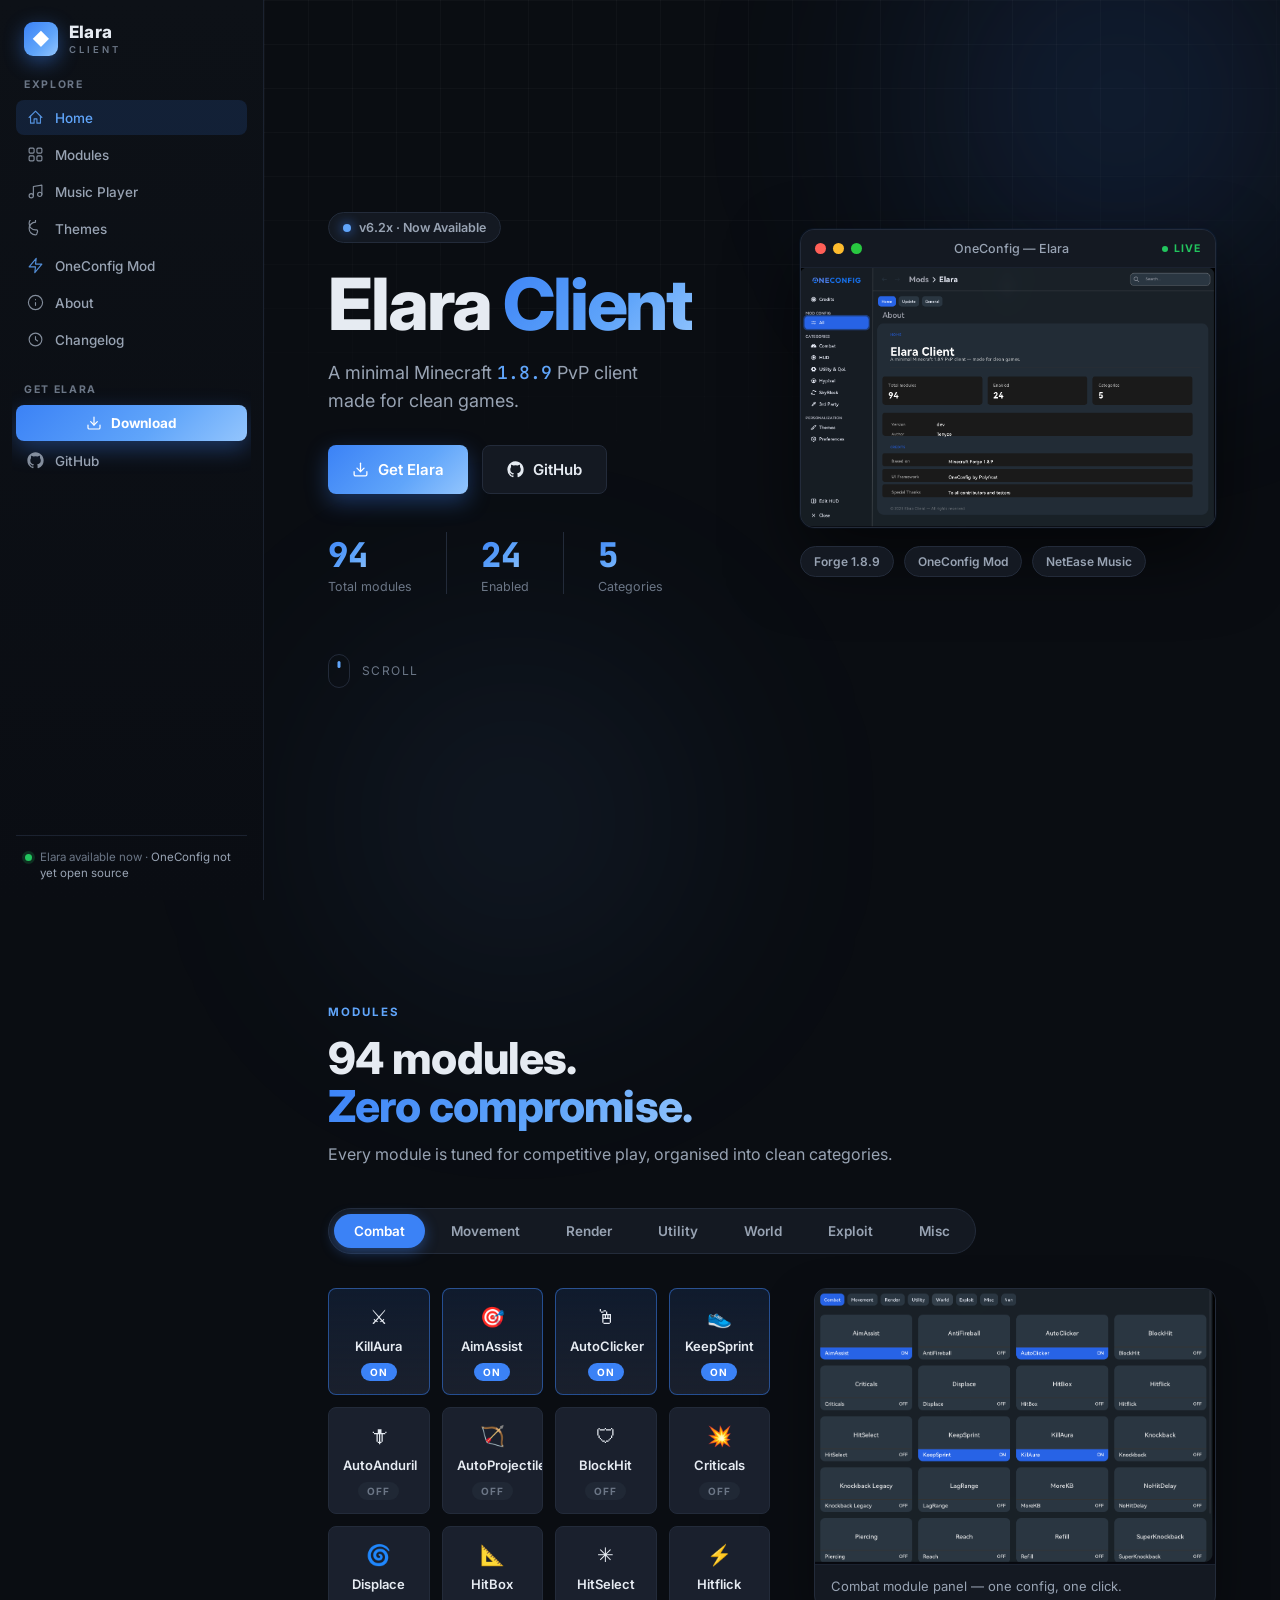
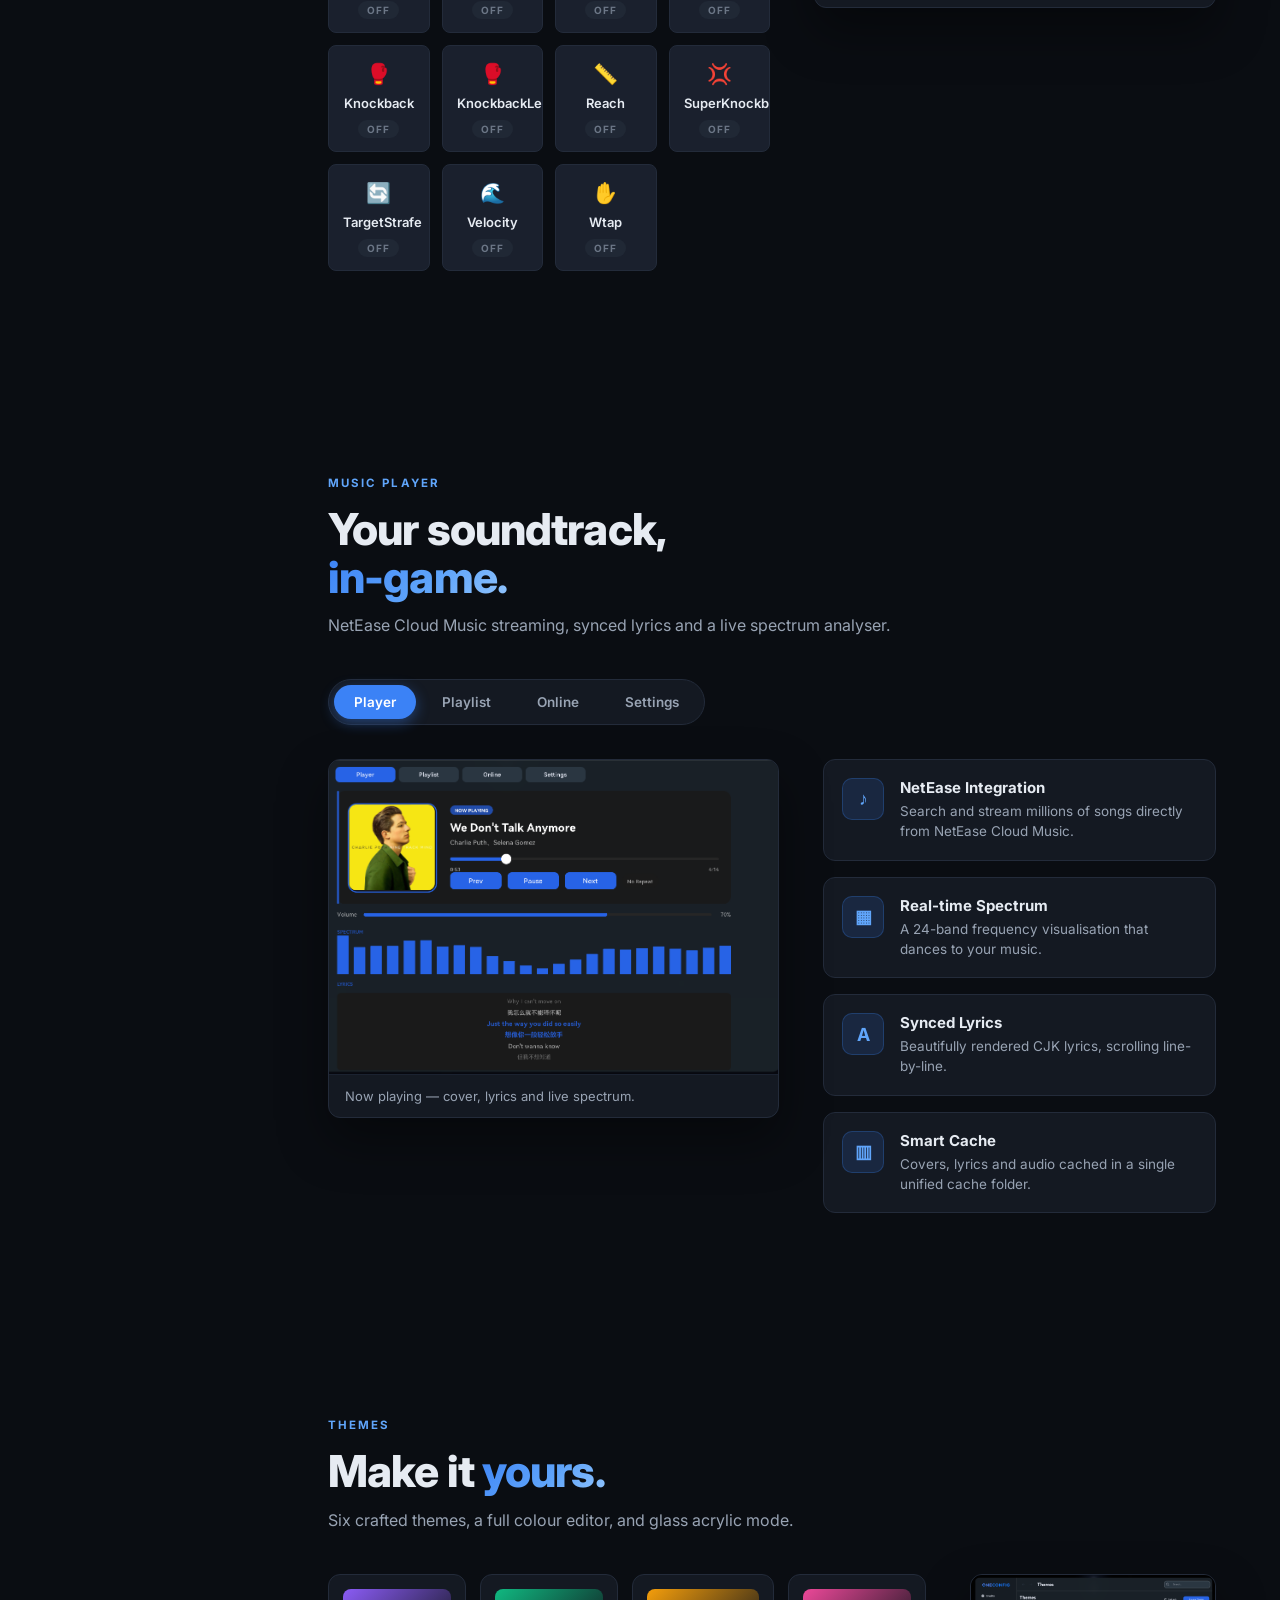
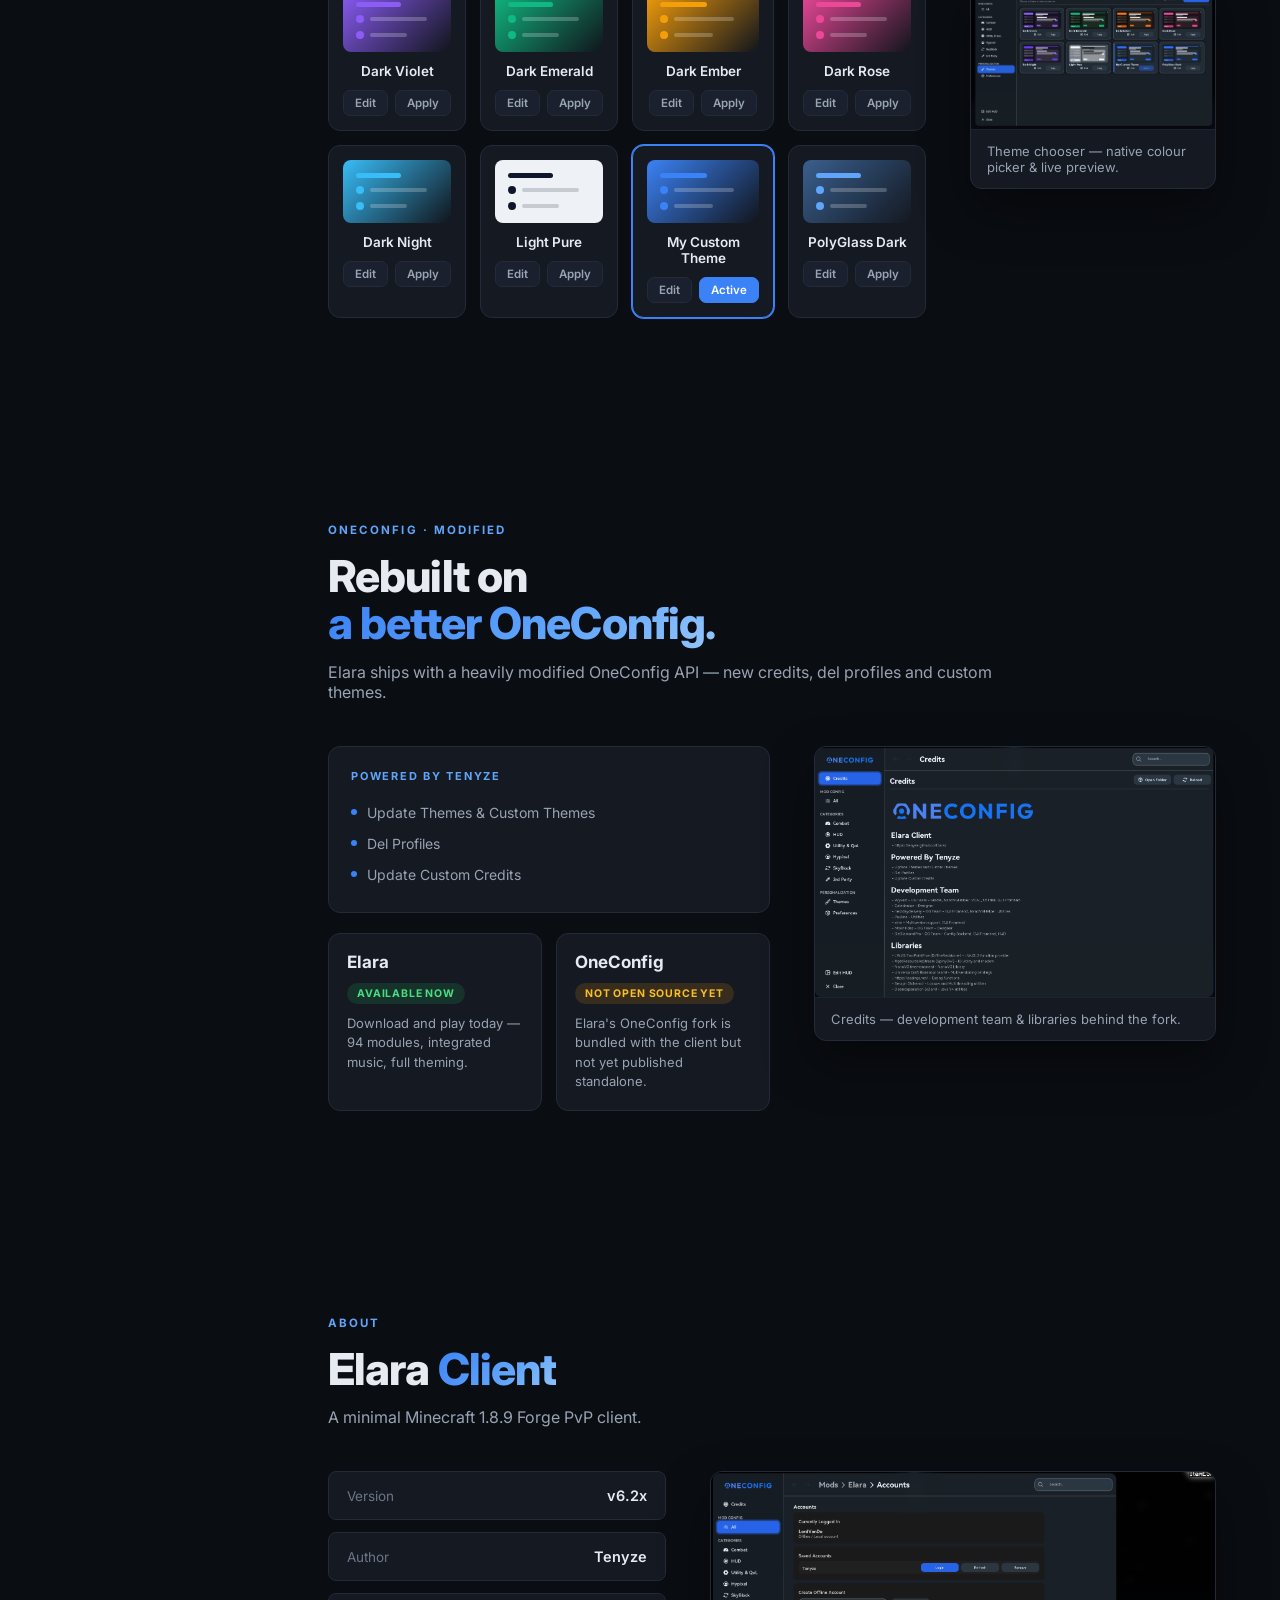
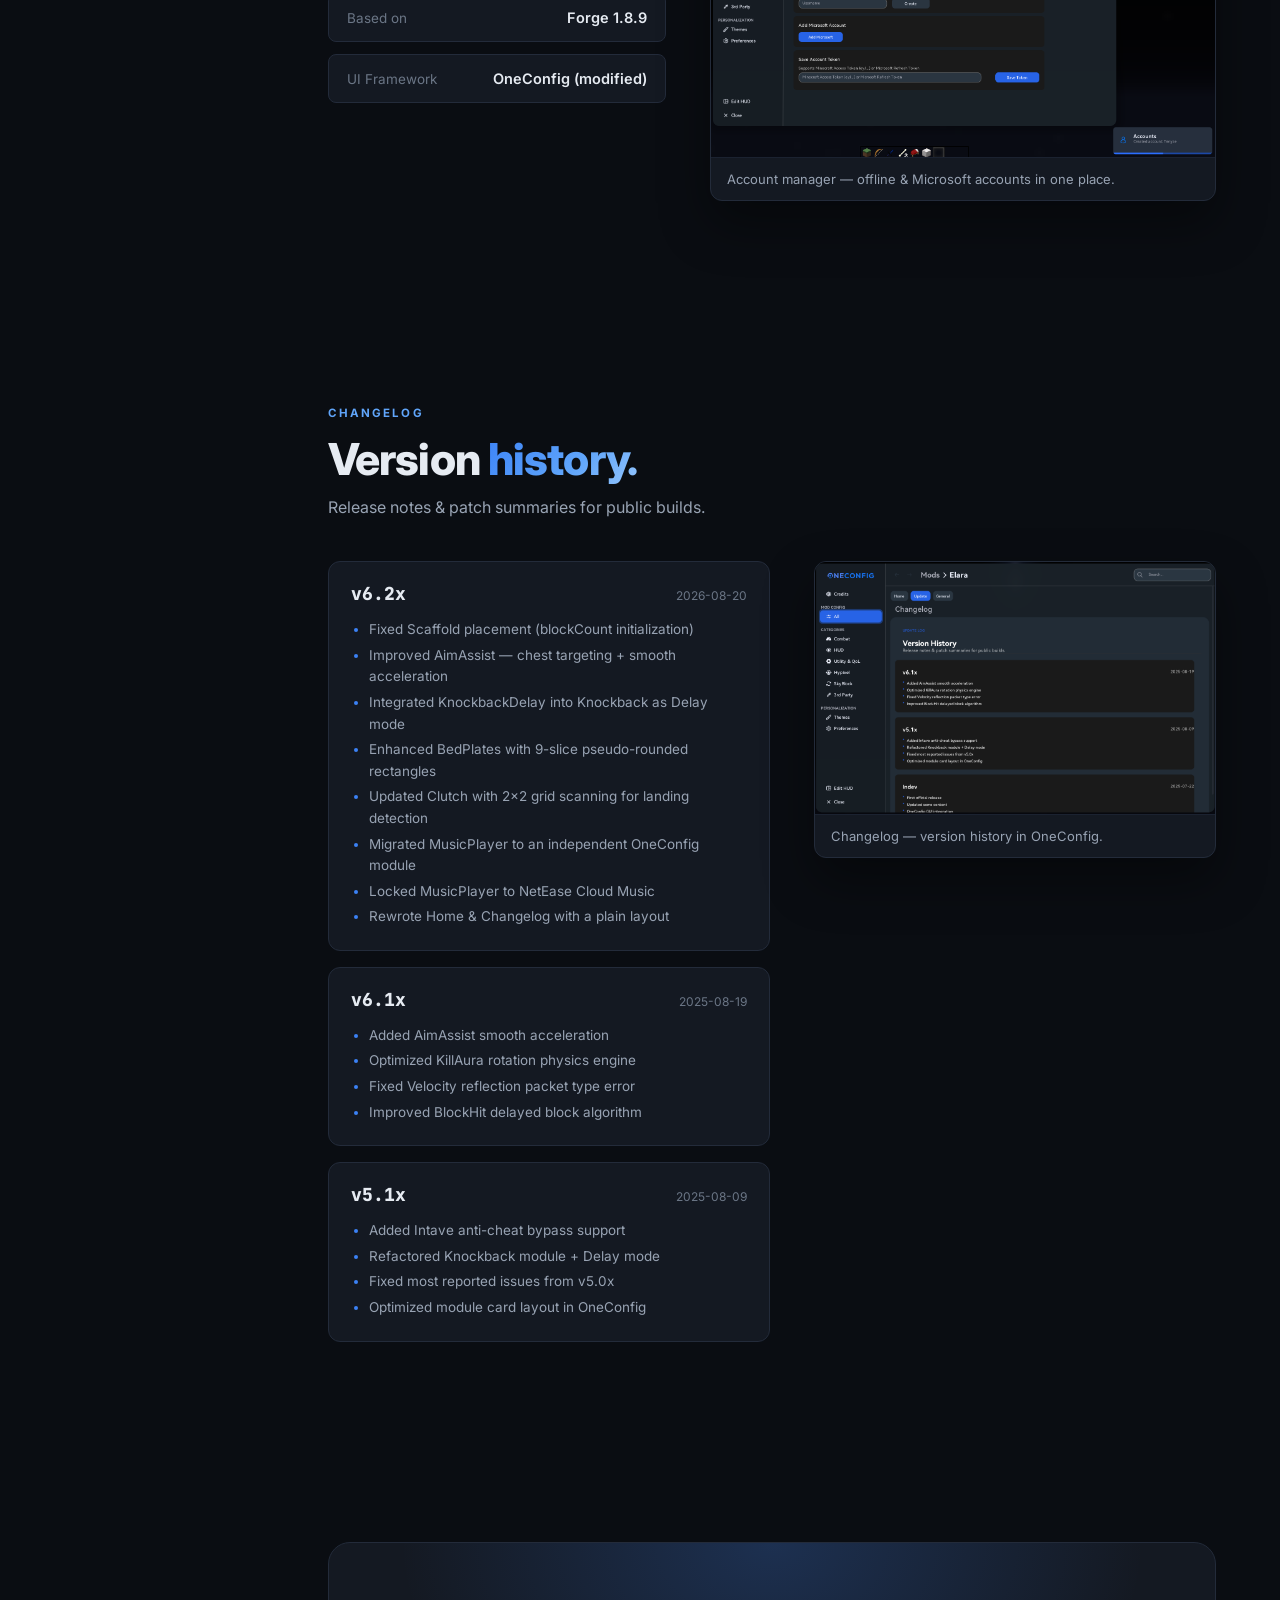
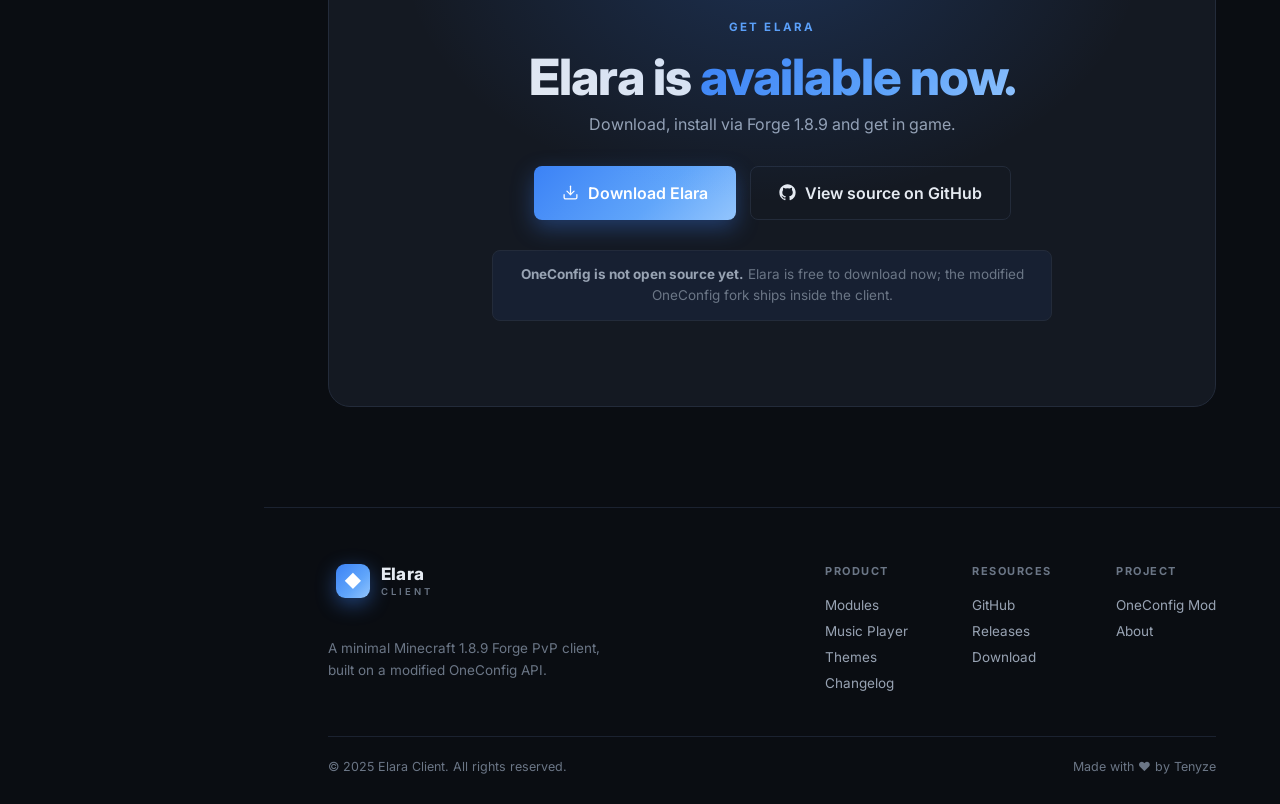
==== commit a3f7f59c: "Redesign website with OneConfig design language Rebuild landing page in OneConfig style (deep navy +" ====
--- a/docs/index.html
+++ b/docs/index.html
@@ -3,515 +3,438 @@
 <head>
 <meta charset="UTF-8">
 <meta name="viewport" content="width=device-width, initial-scale=1.0">
-<title>Elara Client — A Powerful Minecraft 1.8.9 PvP Client</title>
-<meta name="description" content="Elara is a modern Minecraft 1.8.9 Forge PvP client built on the OneConfig API. 90+ modules, integrated music player, customisable HUDs and themes.">
-<link rel="icon" type="image/png" href="assets/images/Elara Main.png">
+<title>Elara Client — A minimal Minecraft 1.8.9 PvP Client</title>
+<meta name="description" content="Elara is a minimal Minecraft 1.8.9 Forge PvP client built on a modified OneConfig API. 94 modules, integrated NetEase music player, custom HUDs and themes.">
+<link rel="icon" href="data:image/svg+xml,%3Csvg xmlns='http://www.w3.org/2000/svg' viewBox='0 0 32 32'%3E%3Crect width='32' height='32' rx='7' fill='%230d1117'/%3E%3Cpath d='M16 6l8 10-8 10-8-10 8-10z' fill='%233b82f6'/%3E%3C/svg%3E">
 <link rel="preconnect" href="https://fonts.googleapis.com">
 <link rel="preconnect" href="https://fonts.gstatic.com" crossorigin>
-<link href="https://fonts.googleapis.com/css2?family=Inter:wght@300;400;500;600;700;800;900&family=JetBrains+Mono:wght@400;500&display=swap" rel="stylesheet">
+<link href="https://fonts.googleapis.com/css2?family=Inter:wght@400;500;600;700;800&family=JetBrains+Mono:wght@400;500&display=swap" rel="stylesheet">
 <link rel="stylesheet" href="style.css">
 </head>
 <body>
 
-<!-- Animated Background -->
-<div class="bg-orbs" aria-hidden="true">
-  <div class="orb orb-1"></div>
-  <div class="orb orb-2"></div>
-  <div class="orb orb-3"></div>
-  <div class="orb orb-4"></div>
-</div>
-<div class="grid-overlay" aria-hidden="true"></div>
-
-<!-- Navigation -->
-<nav class="nav" id="nav">
-  <div class="nav-inner">
-    <a href="#" class="nav-logo">
-      <span class="logo-mark">◆</span>
-      <span class="logo-text">Elara</span>
-    </a>
-    <ul class="nav-links">
-      <li><a href="#features">Features</a></li>
-      <li><a href="#modules">Modules</a></li>
-      <li><a href="#music">Music</a></li>
-      <li><a href="#themes">Themes</a></li>
-      <li><a href="#about">About</a></li>
-    </ul>
-    <div class="nav-actions">
-      <a href="https://github.com/Tenyze/Elara" target="_blank" rel="noopener" class="btn btn-ghost">
-        <svg width="18" height="18" viewBox="0 0 24 24" fill="currentColor"><path d="M12 .5C5.65.5.5 5.65.5 12a11.5 11.5 0 007.86 10.92c.58.1.79-.25.79-.56v-2c-3.2.7-3.88-1.37-3.88-1.37-.52-1.33-1.28-1.69-1.28-1.69-1.05-.72.08-.71.08-.71 1.16.08 1.77 1.2 1.77 1.2 1.03 1.77 2.7 1.26 3.36.96.1-.75.4-1.26.73-1.55-2.55-.29-5.24-1.28-5.24-5.7 0-1.26.45-2.29 1.19-3.1-.12-.3-.52-1.48.11-3.08 0 0 .97-.31 3.18 1.18a11 11 0 015.78 0c2.21-1.49 3.18-1.18 3.18-1.18.63 1.6.23 2.78.11 3.08.74.81 1.19 1.84 1.19 3.1 0 4.43-2.7 5.4-5.27 5.69.41.35.77 1.04.77 2.1v3.11c0 .31.21.67.8.56A11.5 11.5 0 0023.5 12C23.5 5.65 18.35.5 12 .5z"/></svg>
-        GitHub
-      </a>
-      <a href="#download" class="btn btn-primary">Download</a>
+<!-- ===================== Background ===================== -->
+<div class="bg-grid" aria-hidden="true"></div>
+<div class="bg-glow bg-glow-a" aria-hidden="true"></div>
+<div class="bg-glow bg-glow-b" aria-hidden="true"></div>
+
+<!-- ===================== Sidebar ===================== -->
+<aside class="sidebar" id="sidebar">
+  <div class="sidebar-logo">
+    <div class="logo-diamond">◆</div>
+    <div class="logo-text">
+      <span class="logo-name">Elara</span>
+      <span class="logo-sub">CLIENT</span>
     </div>
   </div>
-</nav>
-
-<!-- Hero -->
-<section class="hero">
-  <div class="hero-inner">
-    <div class="hero-content reveal-up">
-      <div class="badge">
-        <span class="pulse"></span>
-        vPre-6.x · Now Available
-      </div>
-      <h1 class="hero-title">
-        Elara <span class="gradient-text">Client</span>
-      </h1>
-      <p class="hero-subtitle">
-        A powerful Minecraft 1.8.9 Forge PvP Client<br>
-        <span class="muted">powered by Tenyze · built on OneConfig</span>
-      </p>
-      <div class="hero-actions">
-        <a href="#download" class="btn btn-primary btn-lg">
-          <svg width="20" height="20" viewBox="0 0 24 24" fill="none" stroke="currentColor" stroke-width="2" stroke-linecap="round" stroke-linejoin="round"><path d="M21 15v4a2 2 0 01-2 2H5a2 2 0 01-2-2v-4"/><polyline points="7 10 12 15 17 10"/><line x1="12" y1="15" x2="12" y2="3"/></svg>
-          Download Now
+
+  <div class="sidebar-scroll">
+    <div class="nav-group">
+      <div class="nav-group-title">Explore</div>
+      <a class="nav-item is-active" href="#home" data-spy="home">
+        <svg viewBox="0 0 24 24" fill="none" stroke="currentColor" stroke-width="1.6" stroke-linecap="round" stroke-linejoin="round"><path d="M3 12l9-9 9 9"/><path d="M5 10v10h5v-6h4v6h5V10"/></svg>
+        <span>Home</span>
+      </a>
+      <a class="nav-item" href="#modules" data-spy="modules">
+        <svg viewBox="0 0 24 24" fill="none" stroke="currentColor" stroke-width="1.6" stroke-linecap="round" stroke-linejoin="round"><rect x="3" y="3" width="7" height="7" rx="1.5"/><rect x="14" y="3" width="7" height="7" rx="1.5"/><rect x="3" y="14" width="7" height="7" rx="1.5"/><rect x="14" y="14" width="7" height="7" rx="1.5"/></svg>
+        <span>Modules</span>
+      </a>
+      <a class="nav-item" href="#music" data-spy="music">
+        <svg viewBox="0 0 24 24" fill="none" stroke="currentColor" stroke-width="1.6" stroke-linecap="round" stroke-linejoin="round"><path d="M9 18V5l12-2v13"/><circle cx="6" cy="18" r="3"/><circle cx="18" cy="16" r="3"/></svg>
+        <span>Music Player</span>
+      </a>
+      <a class="nav-item" href="#themes" data-spy="themes">
+        <svg viewBox="0 0 24 24" fill="none" stroke="currentColor" stroke-width="1.6" stroke-linecap="round" stroke-linejoin="round"><path d="M12 3a9 9 0 100 18c1.5 0 2-1 2-2 0-1.5 1-1.5 1-3 0-1-.5-2-1.5-2H12a9 9 0 010-18z"/></svg>
+        <span>Themes</span>
+      </a>
+      <a class="nav-item nav-item-accent" href="#oneconfig" data-spy="oneconfig">
+        <svg viewBox="0 0 24 24" fill="none" stroke="currentColor" stroke-width="1.6" stroke-linecap="round" stroke-linejoin="round"><path d="M13 2L3 14h9l-1 8 10-12h-9l1-8z"/></svg>
+        <span>OneConfig Mod</span>
+      </a>
+      <a class="nav-item" href="#about" data-spy="about">
+        <svg viewBox="0 0 24 24" fill="none" stroke="currentColor" stroke-width="1.6" stroke-linecap="round" stroke-linejoin="round"><circle cx="12" cy="12" r="10"/><path d="M12 16v-4M12 8h.01"/></svg>
+        <span>About</span>
+      </a>
+      <a class="nav-item" href="#changelog" data-spy="changelog">
+        <svg viewBox="0 0 24 24" fill="none" stroke="currentColor" stroke-width="1.6" stroke-linecap="round" stroke-linejoin="round"><path d="M12 8v4l3 2"/><circle cx="12" cy="12" r="9"/></svg>
+        <span>Changelog</span>
+      </a>
+    </div>
+
+    <div class="nav-group">
+      <div class="nav-group-title">Get Elara</div>
+      <a href="#download" class="btn-sidebar-accent">
+        <svg viewBox="0 0 24 24" fill="none" stroke="currentColor" stroke-width="1.8" stroke-linecap="round" stroke-linejoin="round"><path d="M21 15v4a2 2 0 01-2 2H5a2 2 0 01-2-2v-4"/><polyline points="7 10 12 15 17 10"/><line x1="12" y1="15" x2="12" y2="3"/></svg>
+        <span>Download</span>
+      </a>
+      <a class="nav-item" href="https://github.com/Tenyze/Elara" target="_blank" rel="noopener">
+        <svg viewBox="0 0 24 24" fill="currentColor"><path d="M12 .5C5.65.5.5 5.65.5 12a11.5 11.5 0 007.86 10.92c.58.1.79-.25.79-.56v-2c-3.2.7-3.88-1.37-3.88-1.37-.52-1.33-1.28-1.69-1.28-1.69-1.05-.72.08-.71.08-.71 1.16.08 1.77 1.2 1.77 1.2 1.03 1.77 2.7 1.26 3.36.96.1-.75.4-1.26.73-1.55-2.55-.29-5.24-1.28-5.24-5.7 0-1.26.45-2.29 1.19-3.1-.12-.3-.52-1.48.11-3.08 0 0 .97-.31 3.18 1.18a11 11 0 015.78 0c2.21-1.49 3.18-1.18 3.18-1.18.63 1.6.23 2.78.11 3.08.74.81 1.19 1.84 1.19 3.1 0 4.43-2.7 5.4-5.27 5.69.41.35.77 1.04.77 2.1v3.11c0 .31.21.67.8.56A11.5 11.5 0 0023.5 12C23.5 5.65 18.35.5 12 .5z"/></svg>
+        <span>GitHub</span>
+      </a>
+    </div>
+  </div>
+
+  <div class="sidebar-foot">
+    <span class="status-dot"></span>
+    <span>Elara available now · <em>OneConfig not yet open source</em></span>
+  </div>
+</aside>
+
+<!-- ===================== Mobile top bar ===================== -->
+<header class="mobile-bar">
+  <div class="mobile-logo"><span class="logo-diamond">◆</span><span class="logo-name">Elara</span></div>
+  <button class="mobile-toggle" id="mobileToggle" aria-label="Menu">
+    <span></span><span></span><span></span>
+  </button>
+</header>
+
+<!-- ===================== Main ===================== -->
+<main class="main">
+
+  <!-- ============ HOME ============ -->
+  <section class="section hero" id="home">
+    <div class="hero-grid">
+      <div class="hero-copy">
+        <div class="badge"><span class="badge-dot"></span> v6.2x · Now Available</div>
+        <h1 class="hero-title">Elara <span class="grad">Client</span></h1>
+        <p class="hero-sub">A minimal Minecraft <span class="mono">1.8.9</span> PvP client<br>made for clean games.</p>
+
+        <div class="hero-actions">
+          <a href="#download" class="btn btn-primary btn-lg">
+            <svg viewBox="0 0 24 24" fill="none" stroke="currentColor" stroke-width="1.8" stroke-linecap="round" stroke-linejoin="round"><path d="M21 15v4a2 2 0 01-2 2H5a2 2 0 01-2-2v-4"/><polyline points="7 10 12 15 17 10"/><line x1="12" y1="15" x2="12" y2="3"/></svg>
+            Get Elara
+          </a>
+          <a href="https://github.com/Tenyze/Elara" target="_blank" rel="noopener" class="btn btn-ghost btn-lg">
+            <svg viewBox="0 0 24 24" fill="currentColor"><path d="M12 .5C5.65.5.5 5.65.5 12a11.5 11.5 0 007.86 10.92c.58.1.79-.25.79-.56v-2c-3.2.7-3.88-1.37-3.88-1.37-.52-1.33-1.28-1.69-1.28-1.69-1.05-.72.08-.71.08-.71 1.16.08 1.77 1.2 1.77 1.2 1.03 1.77 2.7 1.26 3.36.96.1-.75.4-1.26.73-1.55-2.55-.29-5.24-1.28-5.24-5.7 0-1.26.45-2.29 1.19-3.1-.12-.3-.52-1.48.11-3.08 0 0 .97-.31 3.18 1.18a11 11 0 015.78 0c2.21-1.49 3.18-1.18 3.18-1.18.63 1.6.23 2.78.11 3.08.74.81 1.19 1.84 1.19 3.1 0 4.43-2.7 5.4-5.27 5.69.41.35.77 1.04.77 2.1v3.11c0 .31.21.67.8.56A11.5 11.5 0 0023.5 12C23.5 5.65 18.35.5 12 .5z"/></svg>
+            GitHub
+          </a>
+        </div>
+
+        <div class="hero-stats">
+          <div class="stat">
+            <span class="stat-num" data-count="94">0</span>
+            <span class="stat-label">Total modules</span>
+          </div>
+          <div class="stat">
+            <span class="stat-num" data-count="24">0</span>
+            <span class="stat-label">Enabled</span>
+          </div>
+          <div class="stat">
+            <span class="stat-num" data-count="5">0</span>
+            <span class="stat-label">Categories</span>
+          </div>
+        </div>
+      </div>
+
+      <div class="hero-visual">
+        <div class="window">
+          <div class="window-bar">
+            <div class="traffic"><span class="t red"></span><span class="t yellow"></span><span class="t green"></span></div>
+            <div class="window-title">OneConfig — Elara</div>
+            <div class="window-live"><span class="live-dot"></span> LIVE</div>
+          </div>
+          <div class="window-body">
+            <img src="assets/images/about-elara.png" alt="Elara Client — OneConfig GUI About page" draggable="false">
+          </div>
+        </div>
+        <div class="hero-badge-strip">
+          <span class="hbs-item">Forge 1.8.9</span>
+          <span class="hbs-item">OneConfig Mod</span>
+          <span class="hbs-item">NetEase Music</span>
+        </div>
+      </div>
+    </div>
+
+    <div class="hero-scroll">
+      <div class="mouse"><div class="wheel"></div></div>
+      <span>Scroll</span>
+    </div>
+  </section>
+
+  <!-- ============ MODULES ============ -->
+  <section class="section" id="modules">
+    <div class="section-head">
+      <span class="eyebrow">Modules</span>
+      <h2>94 modules.<br><span class="grad">Zero compromise.</span></h2>
+      <p>Every module is tuned for competitive play, organised into clean categories.</p>
+    </div>
+
+    <div class="tabs" id="moduleTabs">
+      <button class="tab is-active" data-cat="combat">Combat</button>
+      <button class="tab" data-cat="movement">Movement</button>
+      <button class="tab" data-cat="render">Render</button>
+      <button class="tab" data-cat="utility">Utility</button>
+      <button class="tab" data-cat="world">World</button>
+      <button class="tab" data-cat="exploit">Exploit</button>
+      <button class="tab" data-cat="misc">Misc</button>
+    </div>
+
+    <div class="modules-layout">
+      <div class="module-grid" id="moduleGrid"></div>
+      <figure class="shot-card">
+        <img src="assets/images/module-combat.png" alt="Elara combat modules grid" draggable="false" loading="lazy">
+        <figcaption>Combat module panel — one config, one click.</figcaption>
+      </figure>
+    </div>
+  </section>
+
+  <!-- ============ MUSIC ============ -->
+  <section class="section" id="music">
+    <div class="section-head">
+      <span class="eyebrow">Music Player</span>
+      <h2>Your soundtrack,<br><span class="grad">in-game.</span></h2>
+      <p>NetEase Cloud Music streaming, synced lyrics and a live spectrum analyser.</p>
+    </div>
+
+    <div class="tabs" id="musicTabs">
+      <button class="tab is-active" data-tab="player">Player</button>
+      <button class="tab" data-tab="playlist">Playlist</button>
+      <button class="tab" data-tab="online">Online</button>
+      <button class="tab" data-tab="settings">Settings</button>
+    </div>
+
+    <div class="music-layout">
+      <div class="music-shots">
+        <figure class="shot-card show" data-shot="player">
+          <img src="assets/images/music-playing.png" alt="Elara music player now playing" draggable="false" loading="lazy">
+          <figcaption>Now playing — cover, lyrics and live spectrum.</figcaption>
+        </figure>
+        <figure class="shot-card" data-shot="playlist">
+          <img src="assets/images/music-playlist.png" alt="Elara playlist detail" draggable="false" loading="lazy">
+          <figcaption>Playlists — 247 songs, one click Play All.</figcaption>
+        </figure>
+        <figure class="shot-card" data-shot="online">
+          <img src="assets/images/music-online.png" alt="Elara NetEase online music" draggable="false" loading="lazy">
+          <figcaption>NetEase Cloud Music — my playlists, follows & scrobbles.</figcaption>
+        </figure>
+        <figure class="shot-card" data-shot="settings">
+          <img src="assets/images/music-settings.png" alt="Elara music HUD settings" draggable="false" loading="lazy">
+          <figcaption>HUD settings — spectrum, cover & progress bar toggles.</figcaption>
+        </figure>
+      </div>
+
+      <div class="music-features">
+        <div class="music-feature">
+          <div class="mf-icon">♪</div>
+          <div><h4>NetEase Integration</h4><p>Search and stream millions of songs directly from NetEase Cloud Music.</p></div>
+        </div>
+        <div class="music-feature">
+          <div class="mf-icon">▦</div>
+          <div><h4>Real-time Spectrum</h4><p>A 24-band frequency visualisation that dances to your music.</p></div>
+        </div>
+        <div class="music-feature">
+          <div class="mf-icon">A</div>
+          <div><h4>Synced Lyrics</h4><p>Beautifully rendered CJK lyrics, scrolling line-by-line.</p></div>
+        </div>
+        <div class="music-feature">
+          <div class="mf-icon">▥</div>
+          <div><h4>Smart Cache</h4><p>Covers, lyrics and audio cached in a single unified cache folder.</p></div>
+        </div>
+      </div>
+    </div>
+  </section>
+
+  <!-- ============ THEMES ============ -->
+  <section class="section" id="themes">
+    <div class="section-head">
+      <span class="eyebrow">Themes</span>
+      <h2>Make it <span class="grad">yours.</span></h2>
+      <p>Six crafted themes, a full colour editor, and glass acrylic mode.</p>
+    </div>
+
+    <div class="themes-layout">
+      <div class="theme-grid" id="themeGrid">
+        <div class="theme-card" style="--t:#8b5cf6"><div class="theme-swatch"><div class="sw-bar"></div><div class="sw-row"><i></i><b></b></div><div class="sw-row"><i></i><b class="short"></b></div></div><h4>Dark Violet</h4><div class="theme-actions"><button>Edit</button><button class="apply">Apply</button></div></div>
+        <div class="theme-card" style="--t:#10b981"><div class="theme-swatch"><div class="sw-bar"></div><div class="sw-row"><i></i><b></b></div><div class="sw-row"><i></i><b class="short"></b></div></div><h4>Dark Emerald</h4><div class="theme-actions"><button>Edit</button><button class="apply">Apply</button></div></div>
+        <div class="theme-card" style="--t:#f59e0b"><div class="theme-swatch"><div class="sw-bar"></div><div class="sw-row"><i></i><b></b></div><div class="sw-row"><i></i><b class="short"></b></div></div><h4>Dark Ember</h4><div class="theme-actions"><button>Edit</button><button class="apply">Apply</button></div></div>
+        <div class="theme-card" style="--t:#ec4899"><div class="theme-swatch"><div class="sw-bar"></div><div class="sw-row"><i></i><b></b></div><div class="sw-row"><i></i><b class="short"></b></div></div><h4>Dark Rose</h4><div class="theme-actions"><button>Edit</button><button class="apply">Apply</button></div></div>
+        <div class="theme-card" style="--t:#38bdf8"><div class="theme-swatch"><div class="sw-bar"></div><div class="sw-row"><i></i><b></b></div><div class="sw-row"><i></i><b class="short"></b></div></div><h4>Dark Night</h4><div class="theme-actions"><button>Edit</button><button class="apply">Apply</button></div></div>
+        <div class="theme-card is-light" style="--t:#0f172a"><div class="theme-swatch"><div class="sw-bar"></div><div class="sw-row"><i></i><b></b></div><div class="sw-row"><i></i><b class="short"></b></div></div><h4>Light Pure</h4><div class="theme-actions"><button>Edit</button><button class="apply">Apply</button></div></div>
+        <div class="theme-card is-active" style="--t:#3b82f6"><div class="theme-swatch"><div class="sw-bar"></div><div class="sw-row"><i></i><b></b></div><div class="sw-row"><i></i><b class="short"></b></div></div><h4>My Custom Theme</h4><div class="theme-actions"><button>Edit</button><button class="apply active">Active</button></div></div>
+        <div class="theme-card" style="--t:#60a5fa"><div class="theme-swatch glass"><div class="sw-bar"></div><div class="sw-row"><i></i><b></b></div><div class="sw-row"><i></i><b class="short"></b></div></div><h4>PolyGlass Dark</h4><div class="theme-actions"><button>Edit</button><button class="apply">Apply</button></div></div>
+      </div>
+
+      <figure class="shot-card tall">
+        <img src="assets/images/themes.png" alt="Elara themes chooser" draggable="false" loading="lazy">
+        <figcaption>Theme chooser — native colour picker & live preview.</figcaption>
+      </figure>
+    </div>
+  </section>
+
+  <!-- ============ ONECONFIG ============ -->
+  <section class="section oneconfig" id="oneconfig">
+    <div class="section-head">
+      <span class="eyebrow">OneConfig · Modified</span>
+      <h2>Rebuilt on<br><span class="grad">a better OneConfig.</span></h2>
+      <p>Elara ships with a heavily modified OneConfig API — new credits, del profiles and custom themes.</p>
+    </div>
+
+    <div class="oc-layout">
+      <div class="oc-copy">
+        <div class="oc-note">
+          <span class="oc-note-label">Powered by Tenyze</span>
+          <ul class="oc-list">
+            <li><span class="li-dot"></span> Update Themes &amp; Custom Themes</li>
+            <li><span class="li-dot"></span> Del Profiles</li>
+            <li><span class="li-dot"></span> Update Custom Credits</li>
+          </ul>
+        </div>
+
+        <div class="oc-versus">
+          <div class="oc-v-card">
+            <div class="oc-v-title">Elara</div>
+            <div class="oc-v-pill ok">Available now</div>
+            <p>Download and play today — 94 modules, integrated music, full theming.</p>
+          </div>
+          <div class="oc-v-card muted">
+            <div class="oc-v-title">OneConfig</div>
+            <div class="oc-v-pill soon">Not open source yet</div>
+            <p>Elara's OneConfig fork is bundled with the client but not yet published standalone.</p>
+          </div>
+        </div>
+      </div>
+
+      <figure class="shot-card">
+        <img src="assets/images/oneconfig-credits.png" alt="Elara modified OneConfig credits" draggable="false" loading="lazy">
+        <figcaption>Credits — development team &amp; libraries behind the fork.</figcaption>
+      </figure>
+    </div>
+  </section>
+
+  <!-- ============ ABOUT ============ -->
+  <section class="section" id="about">
+    <div class="section-head">
+      <span class="eyebrow">About</span>
+      <h2>Elara <span class="grad">Client</span></h2>
+      <p>A minimal Minecraft 1.8.9 Forge PvP client.</p>
+    </div>
+
+    <div class="about-layout">
+      <div class="meta-grid">
+        <div class="meta-row"><span>Version</span><b>v6.2x</b></div>
+        <div class="meta-row"><span>Author</span><b>Tenyze</b></div>
+        <div class="meta-row"><span>Based on</span><b>Forge 1.8.9</b></div>
+        <div class="meta-row"><span>UI Framework</span><b>OneConfig (modified)</b></div>
+      </div>
+      <figure class="shot-card">
+        <img src="assets/images/account-manager.png" alt="Elara account manager" draggable="false" loading="lazy">
+        <figcaption>Account manager — offline &amp; Microsoft accounts in one place.</figcaption>
+      </figure>
+    </div>
+  </section>
+
+  <!-- ============ CHANGELOG ============ -->
+  <section class="section" id="changelog">
+    <div class="section-head">
+      <span class="eyebrow">Changelog</span>
+      <h2>Version <span class="grad">history.</span></h2>
+      <p>Release notes &amp; patch summaries for public builds.</p>
+    </div>
+
+    <div class="changelog-layout">
+      <div class="changelog-list">
+        <div class="clog-card">
+          <div class="clog-head"><span class="clog-ver">v6.2x</span><span class="clog-date">2026-08-20</span></div>
+          <ul>
+            <li>Fixed Scaffold placement (blockCount initialization)</li>
+            <li>Improved AimAssist — chest targeting + smooth acceleration</li>
+            <li>Integrated KnockbackDelay into Knockback as Delay mode</li>
+            <li>Enhanced BedPlates with 9-slice pseudo-rounded rectangles</li>
+            <li>Updated Clutch with 2×2 grid scanning for landing detection</li>
+            <li>Migrated MusicPlayer to an independent OneConfig module</li>
+            <li>Locked MusicPlayer to NetEase Cloud Music</li>
+            <li>Rewrote Home &amp; Changelog with a plain layout</li>
+          </ul>
+        </div>
+        <div class="clog-card">
+          <div class="clog-head"><span class="clog-ver">v6.1x</span><span class="clog-date">2025-08-19</span></div>
+          <ul>
+            <li>Added AimAssist smooth acceleration</li>
+            <li>Optimized KillAura rotation physics engine</li>
+            <li>Fixed Velocity reflection packet type error</li>
+            <li>Improved BlockHit delayed block algorithm</li>
+          </ul>
+        </div>
+        <div class="clog-card">
+          <div class="clog-head"><span class="clog-ver">v5.1x</span><span class="clog-date">2025-08-09</span></div>
+          <ul>
+            <li>Added Intave anti-cheat bypass support</li>
+            <li>Refactored Knockback module + Delay mode</li>
+            <li>Fixed most reported issues from v5.0x</li>
+            <li>Optimized module card layout in OneConfig</li>
+          </ul>
+        </div>
+      </div>
+      <figure class="shot-card tall">
+        <img src="assets/images/changelog.png" alt="Elara changelog page" draggable="false" loading="lazy">
+        <figcaption>Changelog — version history in OneConfig.</figcaption>
+      </figure>
+    </div>
+  </section>
+
+  <!-- ============ DOWNLOAD ============ -->
+  <section class="section" id="download">
+    <div class="cta">
+      <div class="cta-glow" aria-hidden="true"></div>
+      <span class="eyebrow">Get Elara</span>
+      <h2>Elara is <span class="grad">available now.</span></h2>
+      <p class="cta-sub">Download, install via Forge 1.8.9 and get in game.</p>
+
+      <div class="cta-actions">
+        <a href="https://github.com/Tenyze/Elara/releases" target="_blank" rel="noopener" class="btn btn-primary btn-xl">
+          <svg viewBox="0 0 24 24" fill="none" stroke="currentColor" stroke-width="1.8" stroke-linecap="round" stroke-linejoin="round"><path d="M21 15v4a2 2 0 01-2 2H5a2 2 0 01-2-2v-4"/><polyline points="7 10 12 15 17 10"/><line x1="12" y1="15" x2="12" y2="3"/></svg>
+          Download Elara
         </a>
-        <a href="#features" class="btn btn-ghost btn-lg">
-          Explore Features
-          <svg width="18" height="18" viewBox="0 0 24 24" fill="none" stroke="currentColor" stroke-width="2" stroke-linecap="round" stroke-linejoin="round"><line x1="5" y1="12" x2="19" y2="12"/><polyline points="12 5 19 12 12 19"/></svg>
+        <a href="https://github.com/Tenyze/Elara" target="_blank" rel="noopener" class="btn btn-ghost btn-xl">
+          <svg viewBox="0 0 24 24" fill="currentColor"><path d="M12 .5C5.65.5.5 5.65.5 12a11.5 11.5 0 007.86 10.92c.58.1.79-.25.79-.56v-2c-3.2.7-3.88-1.37-3.88-1.37-.52-1.33-1.28-1.69-1.28-1.69-1.05-.72.08-.71.08-.71 1.16.08 1.77 1.2 1.77 1.2 1.03 1.77 2.7 1.26 3.36.96.1-.75.4-1.26.73-1.55-2.55-.29-5.24-1.28-5.24-5.7 0-1.26.45-2.29 1.19-3.1-.12-.3-.52-1.48.11-3.08 0 0 .97-.31 3.18 1.18a11 11 0 015.78 0c2.21-1.49 3.18-1.18 3.18-1.18.63 1.6.23 2.78.11 3.08.74.81 1.19 1.84 1.19 3.1 0 4.43-2.7 5.4-5.27 5.69.41.35.77 1.04.77 2.1v3.11c0 .31.21.67.8.56A11.5 11.5 0 0023.5 12C23.5 5.65 18.35.5 12 .5z"/></svg>
+          View source on GitHub
         </a>
       </div>
-      <div class="hero-stats">
-        <div class="stat">
-          <span class="stat-num" data-count="99">0</span>
-          <span class="stat-label">Modules</span>
-        </div>
-        <div class="stat-divider"></div>
-        <div class="stat">
-          <span class="stat-num" data-count="7">0</span>
-          <span class="stat-label">Categories</span>
-        </div>
-        <div class="stat-divider"></div>
-        <div class="stat">
-          <span class="stat-num" data-count="50">0</span>
-          <span class="stat-label">Features</span>
-        </div>
-      </div>
-    </div>
-
-    <!-- Hero Preview Card -->
-    <div class="hero-visual reveal-right">
-      <div class="preview-card floating">
-        <div class="preview-header">
-          <div class="traffic-lights">
-            <span class="light red"></span>
-            <span class="light yellow"></span>
-            <span class="light green"></span>
-          </div>
-          <div class="preview-title">OneConfig — Elara</div>
-          <div class="preview-badge">LIVE</div>
-        </div>
-        <div class="preview-body">
-          <div class="preview-sidebar">
-            <div class="side-logo">⚙NECONFIG</div>
-            <div class="side-section">
-              <div class="side-item active">
-                <svg width="14" height="14" viewBox="0 0 24 24" fill="none" stroke="currentColor" stroke-width="2"><path d="M12 2L2 7l10 5 10-5-10-5zM2 17l10 5 10-5M2 12l10 5 10-5"/></svg>
-                All
-              </div>
-            </div>
-            <div class="side-section-title">CATEGORIES</div>
-            <div class="side-item"><span class="dot c-combat"></span>Combat</div>
-            <div class="side-item"><span class="dot c-movement"></span>Movement</div>
-            <div class="side-item"><span class="dot c-render"></span>Render</div>
-            <div class="side-item"><span class="dot c-world"></span>World</div>
-            <div class="side-item"><span class="dot c-utility"></span>Utility</div>
-            <div class="side-item"><span class="dot c-exploit"></span>Exploit</div>
-            <div class="side-item"><span class="dot c-misc"></span>Misc</div>
-          </div>
-          <div class="preview-main">
-            <div class="preview-toolbar">
-              <span class="toolbar-title">Modules</span>
-              <div class="toolbar-search">
-                <svg width="14" height="14" viewBox="0 0 24 24" fill="none" stroke="currentColor" stroke-width="2"><circle cx="11" cy="11" r="8"/><line x1="21" y1="21" x2="16.65" y2="16.65"/></svg>
-                Search...
-              </div>
-            </div>
-            <div class="module-grid">
-              <div class="module-card"><div class="mod-icon">⚔</div><div class="mod-name">KillAura</div><div class="mod-status">OFF</div></div>
-              <div class="module-card"><div class="mod-icon">🏃</div><div class="mod-name">Speed</div><div class="mod-status">OFF</div></div>
-              <div class="module-card active"><div class="mod-icon">🏗</div><div class="mod-name">Scaffold</div><div class="mod-status on">ON</div></div>
-              <div class="module-card"><div class="mod-icon">✨</div><div class="mod-name">ESP</div><div class="mod-status">OFF</div></div>
-              <div class="module-card"><div class="mod-icon">💥</div><div class="mod-name">NoSlow</div><div class="mod-status">OFF</div></div>
-              <div class="module-card active"><div class="mod-icon">🎯</div><div class="mod-name">TargetHUD</div><div class="mod-status on">ON</div></div>
-            </div>
-          </div>
-        </div>
-      </div>
-      <div class="glow-ring"></div>
-    </div>
-  </div>
-
-  <div class="hero-scroll">
-    <div class="mouse">
-      <div class="wheel"></div>
-    </div>
-    <span>Scroll to explore</span>
-  </div>
-</section>
-
-<!-- Features -->
-<section class="section features" id="features">
-  <div class="section-head reveal-up">
-    <span class="eyebrow">FEATURES</span>
-    <h2>Built for <span class="gradient-text">excellence</span></h2>
-    <p>Every module, every pixel, every interaction — crafted with precision.</p>
-  </div>
-  <div class="features-grid">
-    <div class="feature-card reveal-up" style="--delay:0">
-      <div class="feature-icon icon-1">
-        <svg viewBox="0 0 24 24" fill="none" stroke="currentColor" stroke-width="1.5"><path d="M13 2L3 14h9l-1 8 10-12h-9l1-8z"/></svg>
-      </div>
-      <h3>Blazing Performance</h3>
-      <p>Optimised for high-refresh-rate gameplay with minimal CPU and GPU overhead. No lag, no stutter — just raw performance.</p>
-    </div>
-    <div class="feature-card reveal-up" style="--delay:1">
-      <div class="feature-icon icon-2">
-        <svg viewBox="0 0 24 24" fill="none" stroke="currentColor" stroke-width="1.5"><circle cx="12" cy="12" r="3"/><path d="M12 1v6m0 6v6m4.22-13.22l-4.22 4.22m-6 6l-4.22 4.22M23 12h-6m-6 0H1m15.22 4.22L13 13m-6-6L2.78 2.78"/></svg>
-      </div>
-      <h3>OneConfig Native</h3>
-      <p>Deeply integrated with Polyfrost's OneConfig. Modules, HUDs, profiles and accounts — all accessible through one unified interface.</p>
-    </div>
-    <div class="feature-card reveal-up" style="--delay:2">
-      <div class="feature-icon icon-3">
-        <svg viewBox="0 0 24 24" fill="none" stroke="currentColor" stroke-width="1.5"><path d="M9 18V5l12-2v13"/><circle cx="6" cy="18" r="3"/><circle cx="18" cy="16" r="3"/></svg>
-      </div>
-      <h3>Integrated Music</h3>
-      <p>MP3/FLAC playback with real-time spectrum analyser, lyrics display, album art and NetEase Cloud Music streaming built-in.</p>
-    </div>
-    <div class="feature-card reveal-up" style="--delay:3">
-      <div class="feature-icon icon-4">
-        <svg viewBox="0 0 24 24" fill="none" stroke="currentColor" stroke-width="1.5"><rect x="3" y="3" width="7" height="7"/><rect x="14" y="3" width="7" height="7"/><rect x="3" y="14" width="7" height="7"/><rect x="14" y="14" width="7" height="7"/></svg>
-      </div>
-      <h3>Customisable HUDs</h3>
-      <p>PotionHUD, TargetHUD, MusicHUD and more. Reposition, rescale, blur and theme — every HUD is fully yours to control.</p>
-    </div>
-    <div class="feature-card reveal-up" style="--delay:4">
-      <div class="feature-icon icon-5">
-        <svg viewBox="0 0 24 24" fill="none" stroke="currentColor" stroke-width="1.5"><path d="M20 21v-2a4 4 0 00-4-4H8a4 4 0 00-4 4v2"/><circle cx="12" cy="7" r="4"/></svg>
-      </div>
-      <h3>Profile System</h3>
-      <p>Save complete configurations — modules, keybinds, HUD layouts — under named profiles. Switch playstyles with one click.</p>
-    </div>
-    <div class="feature-card reveal-up" style="--delay:5">
-      <div class="feature-icon icon-6">
-        <svg viewBox="0 0 24 24" fill="none" stroke="currentColor" stroke-width="1.5"><circle cx="12" cy="12" r="10"/><path d="M2 12h20M12 2a15.3 15.3 0 014 10 15.3 15.3 0 01-4 10 15.3 15.3 0 01-4-10 15.3 15.3 0 014-10z"/></svg>
-      </div>
-      <h3>Account Manager</h3>
-      <p>Seamlessly manage Microsoft and offline accounts. Switch, refresh tokens and play — all without leaving the game.</p>
-    </div>
-  </div>
-</section>
-
-<!-- Modules Showcase -->
-<section class="section modules-section" id="modules">
-  <div class="section-head reveal-up">
-    <span class="eyebrow">MODULES</span>
-    <h2>99 modules.<br><span class="gradient-text">Zero compromise.</span></h2>
-    <p>From combat to creativity — every module is tuned for competitive play.</p>
-  </div>
-
-  <div class="mod-tabs reveal-up">
-    <button class="mod-tab active" data-cat="combat">Combat</button>
-    <button class="mod-tab" data-cat="movement">Movement</button>
-    <button class="mod-tab" data-cat="render">Render</button>
-    <button class="mod-tab" data-cat="world">World</button>
-    <button class="mod-tab" data-cat="utility">Utility</button>
-    <button class="mod-tab" data-cat="exploit">Exploit</button>
-    <button class="mod-tab" data-cat="misc">Misc</button>
-  </div>
-
-  <div class="mod-display">
-    <div class="mod-preview reveal-up">
-      <img id="modPreviewImg" src="assets/images/Elara ModPage.png" alt="Modules preview" draggable="false">
-    </div>
-    <div class="mod-cards reveal-right" id="modCards">
-      <!-- JS populated -->
-    </div>
-  </div>
-</section>
-
-<!-- Music Section -->
-<section class="section music-section" id="music">
-  <div class="music-bg" aria-hidden="true">
-    <div class="music-orb"></div>
-  </div>
-  <div class="section-head reveal-up">
-    <span class="eyebrow">MUSIC PLAYER</span>
-    <h2>Your soundtrack,<br><span class="gradient-text">in-game.</span></h2>
-    <p>Local files, NetEase streaming, spectrum visualisation, synced lyrics.</p>
-  </div>
-
-  <div class="music-showcase">
-    <div class="music-card reveal-up">
-      <div class="music-cover">
-        <div class="cover-placeholder">
-          <svg viewBox="0 0 24 24" fill="none" stroke="currentColor" stroke-width="1"><circle cx="12" cy="12" r="10"/><circle cx="12" cy="12" r="3"/></svg>
-        </div>
-      </div>
-      <div class="music-info">
-        <div class="music-title">i miss you</div>
-        <div class="music-artist">kuudere</div>
-        <div class="music-progress">
-          <div class="progress-track"><div class="progress-fill"></div></div>
-          <div class="progress-time"><span>0:25</span><span>2:20</span></div>
-        </div>
-        <div class="music-controls">
-          <button class="ctrl-btn">⏮</button>
-          <button class="ctrl-btn play">▶</button>
-          <button class="ctrl-btn">⏭</button>
-          <button class="ctrl-btn small">🔁</button>
-        </div>
-      </div>
-      <div class="music-spectrum">
-        <div class="spectrum-bar" style="--h:40%"></div>
-        <div class="spectrum-bar" style="--h:65%"></div>
-        <div class="spectrum-bar" style="--h:30%"></div>
-        <div class="spectrum-bar" style="--h:80%"></div>
-        <div class="spectrum-bar" style="--h:50%"></div>
-        <div class="spectrum-bar" style="--h:70%"></div>
-        <div class="spectrum-bar" style="--h:45%"></div>
-        <div class="spectrum-bar" style="--h:90%"></div>
-        <div class="spectrum-bar" style="--h:35%"></div>
-        <div class="spectrum-bar" style="--h:60%"></div>
-        <div class="spectrum-bar" style="--h:75%"></div>
-        <div class="spectrum-bar" style="--h:55%"></div>
-        <div class="spectrum-bar" style="--h:85%"></div>
-        <div class="spectrum-bar" style="--h:40%"></div>
-        <div class="spectrum-bar" style="--h:65%"></div>
-      </div>
-    </div>
-
-    <div class="music-features reveal-right">
-      <div class="music-feature">
-        <div class="mf-icon">🎵</div>
-        <div>
-          <h4>NetEase Integration</h4>
-          <p>Search and stream millions of songs directly from NetEase Cloud Music.</p>
-        </div>
-      </div>
-      <div class="music-feature">
-        <div class="mf-icon">📊</div>
-        <div>
-          <h4>Real-time Spectrum</h4>
-          <p>Live audio frequency visualisation that dances to your music.</p>
-        </div>
-      </div>
-      <div class="music-feature">
-        <div class="mf-icon">📝</div>
-        <div>
-          <h4>Synced Lyrics</h4>
-          <p>Beautifully rendered CJK lyrics that scroll with the music.</p>
-        </div>
-      </div>
-      <div class="music-feature">
-        <div class="mf-icon">💾</div>
-        <div>
-          <h4>Smart Cache</h4>
-          <p>Covers, lyrics and audio cached in a single unified .cache folder.</p>
-        </div>
-      </div>
-    </div>
-  </div>
-</section>
-
-<!-- Themes -->
-<section class="section themes-section" id="themes">
-  <div class="section-head reveal-up">
-    <span class="eyebrow">THEMES</span>
-    <h2>Make it <span class="gradient-text">yours.</span></h2>
-    <p>Six carefully crafted themes, or create your own. Your style, your rules.</p>
-  </div>
-
-  <div class="themes-grid">
-    <div class="theme-card reveal-up" style="--delay:0">
-      <div class="theme-preview theme-dark-violet">
-        <div class="tp-bar tp-violet"></div>
-        <div class="tp-rows">
-          <div class="tp-row"><span class="tp-dot violet"></span><span class="tp-line long"></span></div>
-          <div class="tp-row"><span class="tp-dot violet"></span><span class="tp-line"></span></div>
-          <div class="tp-row"><span class="tp-dot violet"></span><span class="tp-line short"></span></div>
-          <div class="tp-row"><span class="tp-dot violet"></span><span class="tp-line"></span></div>
-        </div>
-      </div>
-      <h4>Dark Violet</h4>
-      <div class="theme-actions"><button class="btn-edit">✎ Edit</button><button class="btn-apply">Apply</button></div>
-    </div>
-    <div class="theme-card reveal-up" style="--delay:1">
-      <div class="theme-preview theme-dark-emerald">
-        <div class="tp-bar tp-emerald"></div>
-        <div class="tp-rows">
-          <div class="tp-row"><span class="tp-dot emerald"></span><span class="tp-line long"></span></div>
-          <div class="tp-row"><span class="tp-dot emerald"></span><span class="tp-line"></span></div>
-          <div class="tp-row"><span class="tp-dot emerald"></span><span class="tp-line short"></span></div>
-          <div class="tp-row"><span class="tp-dot emerald"></span><span class="tp-line"></span></div>
-        </div>
-      </div>
-      <h4>Dark Emerald</h4>
-      <div class="theme-actions"><button class="btn-edit">✎ Edit</button><button class="btn-apply">Apply</button></div>
-    </div>
-    <div class="theme-card reveal-up" style="--delay:2">
-      <div class="theme-preview theme-dark-ember">
-        <div class="tp-bar tp-ember"></div>
-        <div class="tp-rows">
-          <div class="tp-row"><span class="tp-dot ember"></span><span class="tp-line long"></span></div>
-          <div class="tp-row"><span class="tp-dot ember"></span><span class="tp-line"></span></div>
-          <div class="tp-row"><span class="tp-dot ember"></span><span class="tp-line short"></span></div>
-          <div class="tp-row"><span class="tp-dot ember"></span><span class="tp-line"></span></div>
-        </div>
-      </div>
-      <h4>Dark Ember</h4>
-      <div class="theme-actions"><button class="btn-edit">✎ Edit</button><button class="btn-apply">Apply</button></div>
-    </div>
-    <div class="theme-card reveal-up" style="--delay:3">
-      <div class="theme-preview theme-dark-rose">
-        <div class="tp-bar tp-rose"></div>
-        <div class="tp-rows">
-          <div class="tp-row"><span class="tp-dot rose"></span><span class="tp-line long"></span></div>
-          <div class="tp-row"><span class="tp-dot rose"></span><span class="tp-line"></span></div>
-          <div class="tp-row"><span class="tp-dot rose"></span><span class="tp-line short"></span></div>
-          <div class="tp-row"><span class="tp-dot rose"></span><span class="tp-line"></span></div>
-        </div>
-      </div>
-      <h4>Dark Rose</h4>
-      <div class="theme-actions"><button class="btn-edit">✎ Edit</button><button class="btn-apply">Apply</button></div>
-    </div>
-    <div class="theme-card reveal-up" style="--delay:4">
-      <div class="theme-preview theme-dark-night">
-        <div class="tp-bar tp-blue"></div>
-        <div class="tp-rows">
-          <div class="tp-row"><span class="tp-dot blue"></span><span class="tp-line long"></span></div>
-          <div class="tp-row"><span class="tp-dot blue"></span><span class="tp-line"></span></div>
-          <div class="tp-row"><span class="tp-dot blue"></span><span class="tp-line short"></span></div>
-          <div class="tp-row"><span class="tp-dot blue"></span><span class="tp-line"></span></div>
-        </div>
-      </div>
-      <h4>Dark Night</h4>
-      <div class="theme-actions"><button class="btn-edit">✎ Edit</button><button class="btn-apply">Apply</button></div>
-    </div>
-    <div class="theme-card reveal-up active" style="--delay:5">
-      <div class="theme-preview theme-light-pure">
-        <div class="tp-bar tp-slate"></div>
-        <div class="tp-rows">
-          <div class="tp-row"><span class="tp-dot slate"></span><span class="tp-line long"></span></div>
-          <div class="tp-row"><span class="tp-dot slate"></span><span class="tp-line"></span></div>
-          <div class="tp-row"><span class="tp-dot slate"></span><span class="tp-line short"></span></div>
-          <div class="tp-row"><span class="tp-dot slate"></span><span class="tp-line"></span></div>
-        </div>
-      </div>
-      <h4>Light Pure</h4>
-      <div class="theme-actions"><button class="btn-edit">✎ Edit</button><button class="btn-apply active">Active</button></div>
-    </div>
-  </div>
-</section>
-
-<!-- About / Stats -->
-<section class="section about-section" id="about">
-  <div class="about-card reveal-up">
-    <div class="about-header">
-      <span class="eyebrow light">ABOUT</span>
-      <h2>Elara Client</h2>
-      <p class="about-tag">A Minecraft 1.8.9 Forge PvP Client</p>
-    </div>
-    <div class="about-grid">
-      <div class="about-row">
-        <span class="about-label">Version</span>
-        <span class="about-value">Pre-6.x</span>
-      </div>
-      <div class="about-row">
-        <span class="about-label">Author</span>
-        <span class="about-value">Tenyze</span>
-      </div>
-    </div>
-    <div class="about-stats">
-      <div class="about-stat">
-        <span class="as-num">99</span>
-        <span class="as-label">Total Modules</span>
-      </div>
-      <div class="about-stat">
-        <span class="as-num">29</span>
-        <span class="as-label">Enabled</span>
-      </div>
-      <div class="about-stat">
-        <span class="as-num">5</span>
-        <span class="as-label">Categories</span>
-      </div>
-    </div>
-    <div class="about-credits">
-      <div class="about-row">
-        <span class="about-label">Based on</span>
-        <span class="about-value">Minecraft Forge 1.8.9</span>
-      </div>
-      <div class="about-row">
-        <span class="about-label">UI Framework</span>
-        <span class="about-value">OneConfig by Polyfrost</span>
-      </div>
-      <div class="about-row">
-        <span class="about-label">Special Thanks</span>
-        <span class="about-value">To all contributors and testers</span>
-      </div>
-    </div>
-  </div>
-</section>
-
-<!-- Download / CTA -->
-<section class="section cta-section" id="download">
-  <div class="cta-card reveal-up">
-    <div class="cta-glow"></div>
-    <h2>Ready to dominate?</h2>
-    <p>Join thousands of players using Elara for competitive Minecraft PvP.</p>
-    <div class="cta-actions">
-      <a href="#" class="btn btn-primary btn-xl">
-        <svg width="22" height="22" viewBox="0 0 24 24" fill="none" stroke="currentColor" stroke-width="2" stroke-linecap="round" stroke-linejoin="round"><path d="M21 15v4a2 2 0 01-2 2H5a2 2 0 01-2-2v-4"/><polyline points="7 10 12 15 17 10"/><line x1="12" y1="15" x2="12" y2="3"/></svg>
-        Download Elara
-      </a>
-      <a href="https://github.com/Tenyze/Elara" target="_blank" rel="noopener" class="btn btn-ghost btn-xl">
-        <svg width="22" height="22" viewBox="0 0 24 24" fill="currentColor"><path d="M12 .5C5.65.5.5 5.65.5 12a11.5 11.5 0 007.86 10.92c.58.1.79-.25.79-.56v-2c-3.2.7-3.88-1.37-3.88-1.37-.52-1.33-1.28-1.69-1.28-1.69-1.05-.72.08-.71.08-.71 1.16.08 1.77 1.2 1.77 1.2 1.03 1.77 2.7 1.26 3.36.96.1-.75.4-1.26.73-1.55-2.55-.29-5.24-1.28-5.24-5.7 0-1.26.45-2.29 1.19-3.1-.12-.3-.52-1.48.11-3.08 0 0 .97-.31 3.18 1.18a11 11 0 015.78 0c2.21-1.49 3.18-1.18 3.18-1.18.63 1.6.23 2.78.11 3.08.74.81 1.19 1.84 1.19 3.1 0 4.43-2.7 5.4-5.27 5.69.41.35.77 1.04.77 2.1v3.11c0 .31.21.67.8.56A11.5 11.5 0 0023.5 12C23.5 5.65 18.35.5 12 .5z"/></svg>
-        View on GitHub
-      </a>
-    </div>
-    <p class="cta-note">Free forever · No data collection · Open source</p>
-  </div>
-</section>
-
-<!-- Footer -->
-<footer class="footer">
-  <div class="footer-inner">
-    <div class="footer-brand">
-      <div class="nav-logo">
-        <span class="logo-mark">◆</span>
-        <span class="logo-text">Elara</span>
-      </div>
-      <p>A modern Minecraft 1.8.9 Forge PvP client<br>built on the OneConfig API.</p>
-    </div>
-    <div class="footer-cols">
-      <div class="footer-col">
-        <h5>Product</h5>
-        <a href="#features">Features</a>
-        <a href="#modules">Modules</a>
-        <a href="#music">Music</a>
-        <a href="#themes">Themes</a>
-      </div>
-      <div class="footer-col">
-        <h5>Resources</h5>
-        <a href="https://github.com/Tenyze/Elara" target="_blank" rel="noopener">GitHub</a>
-        <a href="https://github.com/Polyfrost/OneConfig" target="_blank" rel="noopener">OneConfig</a>
-        <a href="#download">Download</a>
-      </div>
-      <div class="footer-col">
-        <h5>Community</h5>
-        <a href="#">Discord</a>
-        <a href="#">Credits</a>
-        <a href="#">Support</a>
-      </div>
-    </div>
-  </div>
-  <div class="footer-bottom">
-    <span>© 2025 Elara Client. All rights reserved.</span>
-    <span>Made with ♥ by Tenyze</span>
-  </div>
-</footer>
+
+      <div class="cta-note">
+        <p><strong>OneConfig is not open source yet.</strong> Elara is free to download now; the modified OneConfig fork ships inside the client.</p>
+      </div>
+    </div>
+  </section>
+
+  <!-- ============ FOOTER ============ -->
+  <footer class="footer">
+    <div class="footer-inner">
+      <div class="footer-brand">
+        <div class="sidebar-logo">
+          <div class="logo-diamond">◆</div>
+          <div class="logo-text"><span class="logo-name">Elara</span><span class="logo-sub">CLIENT</span></div>
+        </div>
+        <p>A minimal Minecraft 1.8.9 Forge PvP client,<br>built on a modified OneConfig API.</p>
+      </div>
+      <div class="footer-cols">
+        <div class="footer-col">
+          <h5>Product</h5>
+          <a href="#modules">Modules</a>
+          <a href="#music">Music Player</a>
+          <a href="#themes">Themes</a>
+          <a href="#changelog">Changelog</a>
+        </div>
+        <div class="footer-col">
+          <h5>Resources</h5>
+          <a href="https://github.com/Tenyze/Elara" target="_blank" rel="noopener">GitHub</a>
+          <a href="https://github.com/Tenyze/Elara/releases" target="_blank" rel="noopener">Releases</a>
+          <a href="#download">Download</a>
+        </div>
+        <div class="footer-col">
+          <h5>Project</h5>
+          <a href="#oneconfig">OneConfig Mod</a>
+          <a href="#about">About</a>
+        </div>
+      </div>
+    </div>
+    <div class="footer-bottom">
+      <span>© 2025 Elara Client. All rights reserved.</span>
+      <span>Made with ♥ by Tenyze</span>
+    </div>
+  </footer>
+</main>
 
 <script src="script.js"></script>
 </body>
-</html>
+</html>
--- a/docs/style.css
+++ b/docs/style.css
@@ -1,1686 +1,472 @@
+/* ===================================================================
+   Elara Client — website
+   Design language: OneConfig (deep navy + electric blue + glass)
+   =================================================================== */
+
 :root {
-  --bg-0: #06060a;
-  --bg-1: #0a0a12;
-  --bg-2: #10101c;
-  --surface: rgba(255, 255, 255, 0.04);
-  --surface-hover: rgba(255, 255, 255, 0.07);
-  --surface-active: rgba(255, 255, 255, 0.1);
-  --border: rgba(255, 255, 255, 0.08);
-  --border-strong: rgba(255, 255, 255, 0.14);
-  --text: #f0f0f4;
-  --text-dim: #9a9ab0;
-  --text-muted: #6a6a7e;
-  --accent: #7c5cff;
-  --accent-2: #3dd6e5;
-  --accent-3: #ff6b9d;
-  --accent-4: #4ade80;
-  --glass-bg: rgba(16, 16, 28, 0.72);
-  --glass-blur: 24px;
-  --radius: 16px;
-  --radius-sm: 10px;
-  --radius-lg: 24px;
-  --shadow: 0 20px 60px -15px rgba(0, 0, 0, 0.6);
-  --shadow-glow: 0 0 60px rgba(124, 92, 255, 0.25);
+  --bg: #0a0d12;
+  --bg-nav: #0d1117;
+  --surface: #141922;
+  --surface-2: #1a202d;
+  --surface-3: #202835;
+  --border: #232b3a;
+  --border-soft: #1b2230;
+
+  --accent: #3b82f6;
+  --accent-2: #60a5fa;
+  --accent-soft: rgba(59, 130, 246, 0.14);
+  --accent-grad: linear-gradient(135deg, #3b82f6 0%, #60a5fa 60%, #93c5fd 100%);
+
+  --text: #e6ebf2;
+  --text-dim: #98a3b3;
+  --text-mute: #6b7686;
+
+  --radius: 12px;
+  --radius-sm: 8px;
+  --radius-pill: 999px;
+
+  --sidebar-w: 264px;
   --font: 'Inter', -apple-system, BlinkMacSystemFont, 'Segoe UI', sans-serif;
-  --font-mono: 'JetBrains Mono', monospace;
-}
-
-*,
-*::before,
-*::after {
-  box-sizing: border-box;
+  --mono: 'JetBrains Mono', ui-monospace, SFMono-Regular, monospace;
+}
+
+* { box-sizing: border-box; }
+
+html { scroll-behavior: smooth; }
+
+body {
   margin: 0;
-  padding: 0;
-}
-
-html {
-  scroll-behavior: smooth;
+  font-family: var(--font);
+  background: var(--bg);
+  color: var(--text);
   -webkit-font-smoothing: antialiased;
-  -moz-osx-font-smoothing: grayscale;
-}
-
-body {
-  font-family: var(--font);
-  background: var(--bg-0);
-  color: var(--text);
-  line-height: 1.6;
+  text-rendering: optimizeLegibility;
   overflow-x: hidden;
-  min-height: 100vh;
-}
-
-a {
-  color: inherit;
-  text-decoration: none;
-}
-
-button {
-  font-family: inherit;
-  cursor: pointer;
-  border: none;
-  background: none;
-  color: inherit;
-}
-
-img {
-  max-width: 100%;
-  display: block;
-}
-
-/* ===================== BACKGROUND ===================== */
-.bg-orbs {
-  position: fixed;
-  inset: 0;
+}
+
+img { display: block; max-width: 100%; }
+
+a { color: inherit; text-decoration: none; }
+
+::selection { background: var(--accent); color: #fff; }
+
+/* Scrollbar */
+::-webkit-scrollbar { width: 10px; height: 10px; }
+::-webkit-scrollbar-track { background: transparent; }
+::-webkit-scrollbar-thumb { background: #232b3a; border-radius: 8px; border: 2px solid var(--bg); }
+::-webkit-scrollbar-thumb:hover { background: #2f3949; }
+
+/* ===================== Background ===================== */
+.bg-grid {
+  position: fixed; inset: 0; z-index: -3;
+  background-image:
+    linear-gradient(rgba(255,255,255,0.028) 1px, transparent 1px),
+    linear-gradient(90deg, rgba(255,255,255,0.028) 1px, transparent 1px);
+  background-size: 44px 44px;
+  mask-image: radial-gradient(ellipse 90% 70% at 50% 0%, #000 35%, transparent 78%);
   pointer-events: none;
-  z-index: 0;
-  overflow: hidden;
-}
-
-.orb {
-  position: absolute;
-  border-radius: 50%;
-  filter: blur(100px);
-  opacity: 0.35;
-  animation: orbFloat 20s ease-in-out infinite;
-}
-
-.orb-1 {
-  width: 600px;
-  height: 600px;
-  background: radial-gradient(circle, #7c5cff 0%, transparent 70%);
-  top: -200px;
-  right: -150px;
-  animation-delay: 0s;
-}
-
-.orb-2 {
-  width: 500px;
-  height: 500px;
-  background: radial-gradient(circle, #3dd6e5 0%, transparent 70%);
-  top: 40%;
-  left: -200px;
-  animation-delay: -5s;
-}
-
-.orb-3 {
-  width: 400px;
-  height: 400px;
-  background: radial-gradient(circle, #ff6b9d 0%, transparent 70%);
-  bottom: -100px;
-  right: 20%;
-  animation-delay: -10s;
-}
-
-.orb-4 {
-  width: 350px;
-  height: 350px;
-  background: radial-gradient(circle, #4ade80 0%, transparent 70%);
-  top: 20%;
-  left: 30%;
-  animation-delay: -15s;
-  opacity: 0.2;
-}
-
-@keyframes orbFloat {
-  0%, 100% { transform: translate(0, 0) scale(1); }
-  25% { transform: translate(40px, -60px) scale(1.08); }
-  50% { transform: translate(-30px, 40px) scale(0.95); }
-  75% { transform: translate(60px, 30px) scale(1.05); }
-}
-
-.grid-overlay {
-  position: fixed;
-  inset: 0;
-  pointer-events: none;
-  z-index: 1;
-  background-image:
-    linear-gradient(rgba(255, 255, 255, 0.025) 1px, transparent 1px),
-    linear-gradient(90deg, rgba(255, 255, 255, 0.025) 1px, transparent 1px);
-  background-size: 64px 64px;
-  mask-image: radial-gradient(ellipse at 50% 30%, black 20%, transparent 70%);
-  -webkit-mask-image: radial-gradient(ellipse at 50% 30%, black 20%, transparent 70%);
-}
-
-/* ===================== NAV ===================== */
-.nav {
-  position: fixed;
-  top: 0;
-  left: 0;
-  right: 0;
-  z-index: 100;
-  transition: all 0.4s cubic-bezier(0.4, 0, 0.2, 1);
-  padding: 16px 0;
-}
-
-.nav.scrolled {
-  padding: 10px 0;
-  background: rgba(6, 6, 10, 0.7);
-  backdrop-filter: blur(20px) saturate(180%);
-  -webkit-backdrop-filter: blur(20px) saturate(180%);
-  border-bottom: 1px solid var(--border);
-}
-
-.nav-inner {
-  max-width: 1280px;
-  margin: 0 auto;
-  padding: 0 32px;
-  display: flex;
-  align-items: center;
-  justify-content: space-between;
-  gap: 48px;
-}
-
-.nav-logo {
-  display: flex;
-  align-items: center;
-  gap: 10px;
-  font-weight: 800;
-  font-size: 20px;
-  letter-spacing: -0.02em;
-}
-
-.logo-mark {
-  width: 32px;
-  height: 32px;
-  display: flex;
-  align-items: center;
-  justify-content: center;
-  background: linear-gradient(135deg, var(--accent), var(--accent-2));
-  border-radius: 8px;
-  font-size: 16px;
-  color: white;
-}
-
-.logo-text {
-  background: linear-gradient(135deg, #fff 0%, #a0a0b8 100%);
-  -webkit-background-clip: text;
-  -webkit-text-fill-color: transparent;
-  background-clip: text;
-}
-
-.nav-links {
-  display: flex;
-  gap: 8px;
-  list-style: none;
-}
-
-.nav-links a {
-  padding: 8px 16px;
-  font-size: 14px;
-  font-weight: 500;
-  color: var(--text-dim);
-  border-radius: 8px;
-  transition: all 0.25s ease;
+}
+
+.bg-glow {
+  position: fixed; z-index: -2; border-radius: 50%;
+  filter: blur(120px); opacity: 0.5; pointer-events: none;
+}
+.bg-glow-a { width: 560px; height: 560px; top: -180px; right: -120px; background: radial-gradient(circle, rgba(59,130,246,0.55), transparent 65%); }
+.bg-glow-b { width: 520px; height: 520px; bottom: -180px; left: 20%; background: radial-gradient(circle, rgba(96,165,250,0.28), transparent 65%); }
+
+/* ===================== Sidebar ===================== */
+.sidebar {
+  position: fixed; inset: 0 auto 0 0; width: var(--sidebar-w);
+  background: linear-gradient(180deg, var(--bg-nav), #0a0d13);
+  border-right: 1px solid var(--border-soft);
+  display: flex; flex-direction: column;
+  z-index: 50; padding: 22px 16px 18px;
+}
+
+.sidebar-logo { display: flex; align-items: center; gap: 11px; padding: 0 8px 22px; }
+
+.logo-diamond {
+  width: 34px; height: 34px; border-radius: 9px;
+  display: grid; place-items: center;
+  background: var(--accent-grad);
+  color: #fff; font-size: 17px;
+  box-shadow: 0 6px 20px rgba(59,130,246,0.45);
+}
+.logo-text { display: flex; flex-direction: column; line-height: 1; }
+.logo-name { font-weight: 800; font-size: 17px; letter-spacing: 0.2px; }
+.logo-sub { font-size: 9.5px; font-weight: 600; letter-spacing: 0.32em; color: var(--text-mute); margin-top: 4px; }
+
+.sidebar-scroll { flex: 1; overflow-y: auto; margin: 0 -4px; padding: 0 4px; }
+
+.nav-group { margin-bottom: 26px; }
+.nav-group-title {
+  font-size: 10.5px; font-weight: 700; letter-spacing: 0.16em;
+  text-transform: uppercase; color: var(--text-mute);
+  padding: 0 8px; margin-bottom: 9px;
+}
+
+.nav-item {
+  display: flex; align-items: center; gap: 11px;
+  padding: 9px 11px; margin: 2px 0;
+  border-radius: var(--radius-sm);
+  font-size: 13.5px; font-weight: 500; color: var(--text-dim);
+  transition: background 0.15s, color 0.15s;
   position: relative;
 }
-
-.nav-links a:hover {
-  color: var(--text);
-  background: var(--surface);
-}
-
-.nav-actions {
-  display: flex;
-  gap: 10px;
-}
-
-/* ===================== BUTTONS ===================== */
-.btn {
-  display: inline-flex;
-  align-items: center;
-  gap: 8px;
-  padding: 10px 20px;
-  font-size: 14px;
-  font-weight: 600;
-  border-radius: 10px;
-  transition: all 0.25s cubic-bezier(0.4, 0, 0.2, 1);
-  white-space: nowrap;
-  cursor: pointer;
-  position: relative;
-  overflow: hidden;
-}
-
-.btn-primary {
-  background: linear-gradient(135deg, var(--accent) 0%, var(--accent-2) 100%);
-  color: white;
-  box-shadow: 0 4px 20px rgba(124, 92, 255, 0.35);
-}
-
-.btn-primary:hover {
-  transform: translateY(-2px);
-  box-shadow: 0 8px 30px rgba(124, 92, 255, 0.5);
-}
-
-.btn-primary:active {
-  transform: translateY(0);
-}
-
-.btn-ghost {
-  background: var(--surface);
-  color: var(--text);
-  border: 1px solid var(--border);
-  backdrop-filter: blur(10px);
-  -webkit-backdrop-filter: blur(10px);
-}
-
-.btn-ghost:hover {
-  background: var(--surface-hover);
-  border-color: var(--border-strong);
-  transform: translateY(-2px);
-}
-
-.btn-lg {
-  padding: 14px 28px;
-  font-size: 15px;
-  border-radius: 12px;
-}
-
-.btn-xl {
-  padding: 18px 36px;
-  font-size: 16px;
-  border-radius: 14px;
-}
-
-/* ===================== HERO ===================== */
-.hero {
-  position: relative;
-  z-index: 2;
-  min-height: 100vh;
-  display: flex;
-  align-items: center;
-  justify-content: center;
-  padding: 120px 32px 80px;
-}
-
-.hero-inner {
-  max-width: 1280px;
-  width: 100%;
-  margin: 0 auto;
-  display: grid;
-  grid-template-columns: 1fr 1fr;
-  gap: 80px;
-  align-items: center;
-}
-
-.badge {
-  display: inline-flex;
-  align-items: center;
-  gap: 8px;
-  padding: 8px 16px;
-  background: var(--glass-bg);
-  backdrop-filter: blur(20px);
-  -webkit-backdrop-filter: blur(20px);
-  border: 1px solid var(--border);
-  border-radius: 100px;
-  font-size: 13px;
-  font-weight: 500;
-  color: var(--text-dim);
-  margin-bottom: 32px;
-}
-
-.pulse {
-  width: 8px;
-  height: 8px;
-  background: var(--accent-4);
-  border-radius: 50%;
-  animation: pulse 2s ease-in-out infinite;
-}
-
-@keyframes pulse {
-  0%, 100% { opacity: 1; transform: scale(1); }
-  50% { opacity: 0.5; transform: scale(1.3); }
-}
-
-.hero-title {
-  font-size: clamp(48px, 7vw, 96px);
-  font-weight: 900;
-  line-height: 1;
-  letter-spacing: -0.04em;
-  margin-bottom: 20px;
-}
-
-.gradient-text {
-  background: linear-gradient(135deg, var(--accent) 0%, var(--accent-2) 50%, var(--accent-3) 100%);
-  -webkit-background-clip: text;
-  -webkit-text-fill-color: transparent;
-  background-clip: text;
-}
-
-.hero-subtitle {
-  font-size: clamp(18px, 2vw, 22px);
-  color: var(--text-dim);
-  margin-bottom: 40px;
-  line-height: 1.5;
-}
-
-.hero-subtitle .muted {
-  color: var(--text-muted);
-  font-size: 0.85em;
-}
-
-.hero-actions {
-  display: flex;
-  gap: 16px;
-  margin-bottom: 56px;
-  flex-wrap: wrap;
-}
-
-.hero-stats {
-  display: flex;
-  align-items: center;
-  gap: 32px;
-}
-
-.stat {
-  display: flex;
-  flex-direction: column;
-  gap: 4px;
-}
-
-.stat-num {
-  font-size: 42px;
-  font-weight: 800;
-  letter-spacing: -0.03em;
-  background: linear-gradient(135deg, #fff, #b0b0c8);
-  -webkit-background-clip: text;
-  -webkit-text-fill-color: transparent;
-  background-clip: text;
-}
-
-.stat-label {
-  font-size: 13px;
-  color: var(--text-muted);
-  font-weight: 500;
-  text-transform: uppercase;
-  letter-spacing: 0.05em;
-}
-
-.stat-divider {
-  width: 1px;
-  height: 40px;
-  background: var(--border);
-}
-
-/* Hero Visual */
-.hero-visual {
-  position: relative;
-  display: flex;
-  align-items: center;
-  justify-content: center;
-}
-
-.preview-card {
-  width: 100%;
-  max-width: 480px;
-  background: var(--glass-bg);
-  backdrop-filter: blur(var(--glass-blur)) saturate(180%);
-  -webkit-backdrop-filter: blur(var(--glass-blur)) saturate(180%);
-  border: 1px solid var(--border);
-  border-radius: var(--radius-lg);
-  box-shadow: var(--shadow), var(--shadow-glow);
-  overflow: hidden;
-  animation: floatCard 6s ease-in-out infinite;
-}
-
-@keyframes floatCard {
-  0%, 100% { transform: translateY(0); }
-  50% { transform: translateY(-12px); }
-}
-
-.preview-header {
-  display: flex;
-  align-items: center;
-  gap: 12px;
+.nav-item svg { width: 17px; height: 17px; flex: none; opacity: 0.85; }
+.nav-item:hover { background: var(--surface); color: var(--text); }
+.nav-item.is-active { background: var(--accent-soft); color: var(--accent-2); }
+.nav-item.is-active::before {
+  content: ''; position: absolute; left: -16px; top: 50%; transform: translateY(-50%);
+  width: 3px; height: 20px; border-radius: 3px; background: var(--accent);
+}
+.nav-item-accent svg { color: var(--accent-2); }
+
+.btn-sidebar-accent {
+  display: flex; align-items: center; justify-content: center; gap: 9px;
+  background: var(--accent-grad); color: #fff;
+  padding: 10px 12px; border-radius: var(--radius-sm);
+  font-weight: 700; font-size: 13.5px;
+  box-shadow: 0 8px 22px rgba(59,130,246,0.35);
+  transition: transform 0.15s, box-shadow 0.15s;
+}
+.btn-sidebar-accent svg { width: 16px; height: 16px; }
+.btn-sidebar-accent:hover { transform: translateY(-1px); box-shadow: 0 10px 26px rgba(59,130,246,0.5); }
+
+.sidebar-foot {
+  display: flex; gap: 8px; align-items: flex-start;
+  padding: 13px 9px 0; border-top: 1px solid var(--border-soft);
+  font-size: 11.5px; line-height: 1.45; color: var(--text-mute);
+}
+.sidebar-foot em { color: var(--text-dim); font-style: normal; }
+.status-dot {
+  width: 7px; height: 7px; border-radius: 50%; margin-top: 5px; flex: none;
+  background: #22c55e; box-shadow: 0 0 0 3px rgba(34,197,94,0.18);
+  animation: pulse 2s infinite;
+}
+@keyframes pulse { 0%,100% { opacity: 1; } 50% { opacity: 0.45; } }
+
+/* ===================== Mobile bar ===================== */
+.mobile-bar {
+  display: none;
+  position: sticky; top: 0; z-index: 60;
+  align-items: center; justify-content: space-between;
   padding: 14px 18px;
-  border-bottom: 1px solid var(--border);
-  background: rgba(0, 0, 0, 0.2);
-}
-
-.traffic-lights {
-  display: flex;
-  gap: 6px;
-}
-
-.light {
-  width: 12px;
-  height: 12px;
-  border-radius: 50%;
-}
-
-.light.red { background: #ff5f57; }
-.light.yellow { background: #febc2e; }
-.light.green { background: #28c840; }
-
-.preview-title {
-  flex: 1;
-  text-align: center;
-  font-size: 13px;
-  font-weight: 500;
-  color: var(--text-dim);
-}
-
-.preview-badge {
-  font-size: 11px;
-  font-weight: 700;
-  padding: 3px 10px;
-  background: linear-gradient(135deg, var(--accent), var(--accent-3));
-  border-radius: 100px;
-  color: white;
-  letter-spacing: 0.05em;
-}
-
-.preview-body {
-  display: grid;
-  grid-template-columns: 120px 1fr;
-  min-height: 320px;
-}
-
-.preview-sidebar {
-  background: rgba(0, 0, 0, 0.3);
-  padding: 14px 10px;
-  border-right: 1px solid var(--border);
-}
-
-.side-logo {
-  font-size: 14px;
-  font-weight: 700;
-  text-align: center;
-  margin-bottom: 16px;
-  color: var(--text-dim);
-  letter-spacing: -0.02em;
-}
-
-.side-section {
-  margin-bottom: 16px;
-}
-
-.side-section-title {
-  font-size: 10px;
-  font-weight: 700;
-  text-transform: uppercase;
-  letter-spacing: 0.08em;
-  color: var(--text-muted);
-  padding: 0 6px 6px;
-}
-
-.side-item {
-  display: flex;
-  align-items: center;
-  gap: 8px;
-  padding: 7px 8px;
-  font-size: 12px;
-  border-radius: 6px;
-  color: var(--text-dim);
-  cursor: pointer;
-  transition: all 0.2s;
-}
-
-.side-item:hover {
-  background: rgba(255, 255, 255, 0.04);
-  color: var(--text);
-}
-
-.side-item.active {
-  background: rgba(124, 92, 255, 0.15);
-  color: var(--accent);
-}
-
-.dot {
-  width: 6px;
-  height: 6px;
-  border-radius: 50%;
-}
-
-.c-combat { background: #ff5f57; }
-.c-movement { background: #3dd6e5; }
-.c-render { background: #ff6b9d; }
-.c-world { background: #4ade80; }
-.c-utility { background: #febc2e; }
-.c-exploit { background: #a78bfa; }
-.c-misc { background: #9ca3af; }
-
-.preview-main {
-  padding: 16px;
-}
-
-.preview-toolbar {
-  display: flex;
-  align-items: center;
-  justify-content: space-between;
-  margin-bottom: 14px;
-}
-
-.toolbar-title {
-  font-size: 14px;
-  font-weight: 600;
-}
-
-.toolbar-search {
-  display: flex;
-  align-items: center;
-  gap: 6px;
-  padding: 6px 12px;
-  background: rgba(255, 255, 255, 0.06);
-  border-radius: 8px;
-  font-size: 12px;
-  color: var(--text-muted);
-  width: 130px;
-}
-
-.module-grid {
-  display: grid;
-  grid-template-columns: repeat(3, 1fr);
-  gap: 8px;
-}
-
-.module-card {
-  background: rgba(255, 255, 255, 0.04);
-  border: 1px solid var(--border);
-  border-radius: 10px;
-  padding: 10px 8px;
-  text-align: center;
-  transition: all 0.25s;
-  cursor: pointer;
-}
-
-.module-card:hover {
-  background: rgba(255, 255, 255, 0.08);
-  transform: translateY(-2px);
-}
-
-.module-card.active {
-  background: rgba(124, 92, 255, 0.15);
-  border-color: rgba(124, 92, 255, 0.3);
-}
-
-.mod-icon {
-  font-size: 20px;
-  margin-bottom: 4px;
-}
-
-.mod-name {
-  font-size: 10px;
-  font-weight: 600;
-  margin-bottom: 3px;
-}
-
-.mod-status {
-  font-size: 9px;
-  font-weight: 700;
-  color: var(--text-muted);
-}
-
-.mod-status.on {
-  color: var(--accent-4);
-}
-
-.glow-ring {
-  position: absolute;
-  width: 560px;
-  height: 560px;
-  border-radius: 50%;
-  background: radial-gradient(circle, rgba(124, 92, 255, 0.2) 0%, transparent 70%);
-  z-index: -1;
-  animation: glowPulse 4s ease-in-out infinite;
-}
-
-@keyframes glowPulse {
-  0%, 100% { opacity: 0.5; }
-  50% { opacity: 0.9; }
-}
-
-/* Hero scroll indicator */
-.hero-scroll {
-  position: absolute;
-  bottom: 40px;
-  left: 50%;
-  transform: translateX(-50%);
-  display: flex;
-  flex-direction: column;
-  align-items: center;
-  gap: 8px;
-  color: var(--text-muted);
-  font-size: 12px;
-  font-weight: 500;
-}
-
-.mouse {
-  width: 22px;
-  height: 36px;
-  border: 2px solid var(--text-muted);
-  border-radius: 12px;
-  display: flex;
-  justify-content: center;
-  padding-top: 6px;
-}
-
-.wheel {
-  width: 3px;
-  height: 6px;
-  background: var(--text-dim);
-  border-radius: 2px;
-  animation: wheel 1.8s ease-in-out infinite;
-}
-
-@keyframes wheel {
-  0% { transform: translateY(0); opacity: 1; }
-  100% { transform: translateY(12px); opacity: 0; }
-}
-
-/* ===================== SECTIONS ===================== */
-.section {
-  position: relative;
-  z-index: 2;
-  padding: 120px 32px;
-}
-
-.section-head {
-  max-width: 720px;
-  margin: 0 auto 64px;
-  text-align: center;
-}
+  background: rgba(10,13,18,0.82); backdrop-filter: blur(14px);
+  border-bottom: 1px solid var(--border-soft);
+}
+.mobile-logo { display: flex; align-items: center; gap: 10px; }
+.mobile-logo .logo-name { font-size: 16px; }
+.mobile-toggle { background: none; border: 1px solid var(--border); border-radius: 8px; width: 40px; height: 36px; display: grid; place-items: center; cursor: pointer; }
+.mobile-toggle span { display: block; width: 16px; height: 2px; background: var(--text); border-radius: 2px; transition: 0.2s; }
+
+/* ===================== Main ===================== */
+.main { margin-left: var(--sidebar-w); }
+
+.section { padding: 100px 64px; max-width: 1320px; margin: 0 auto; }
+
+.section-head { max-width: 680px; margin-bottom: 44px; }
 
 .eyebrow {
   display: inline-block;
-  font-size: 12px;
-  font-weight: 700;
-  text-transform: uppercase;
-  letter-spacing: 0.15em;
-  color: var(--accent);
+  font-size: 11.5px; font-weight: 700; letter-spacing: 0.18em;
+  text-transform: uppercase; color: var(--accent-2);
   margin-bottom: 16px;
-  padding: 6px 14px;
-  background: rgba(124, 92, 255, 0.1);
-  border: 1px solid rgba(124, 92, 255, 0.2);
-  border-radius: 100px;
-}
-
-.eyebrow.light {
-  color: var(--accent-2);
-  background: rgba(61, 214, 229, 0.1);
-  border-color: rgba(61, 214, 229, 0.2);
-}
-
-.section-head h2 {
-  font-size: clamp(36px, 5vw, 60px);
-  font-weight: 800;
-  letter-spacing: -0.03em;
-  line-height: 1.1;
-  margin-bottom: 16px;
-}
-
-.section-head p {
-  font-size: 18px;
-  color: var(--text-dim);
-}
-
-/* ===================== FEATURES ===================== */
-.features-grid {
-  max-width: 1280px;
-  margin: 0 auto;
-  display: grid;
-  grid-template-columns: repeat(3, 1fr);
-  gap: 24px;
-}
-
-.feature-card {
-  padding: 36px;
-  background: var(--glass-bg);
-  backdrop-filter: blur(var(--glass-blur));
-  -webkit-backdrop-filter: blur(var(--glass-blur));
-  border: 1px solid var(--border);
-  border-radius: var(--radius-lg);
-  transition: all 0.4s cubic-bezier(0.4, 0, 0.2, 1);
-  opacity: 0;
-  transform: translateY(30px);
-}
-
-.feature-card.visible {
-  opacity: 1;
-  transform: translateY(0);
-  transition-delay: calc(var(--delay) * 80ms);
-}
-
-.feature-card:hover {
-  background: var(--surface-hover);
-  border-color: var(--border-strong);
-  transform: translateY(-4px);
-}
-
-.feature-icon {
-  width: 56px;
-  height: 56px;
-  display: flex;
-  align-items: center;
-  justify-content: center;
-  border-radius: 14px;
-  margin-bottom: 20px;
-}
-
-.feature-icon svg {
-  width: 26px;
-  height: 26px;
-}
-
-.icon-1 { background: linear-gradient(135deg, rgba(255, 95, 87, 0.2), rgba(255, 95, 87, 0.05)); color: #ff5f57; }
-.icon-2 { background: linear-gradient(135deg, rgba(124, 92, 255, 0.2), rgba(124, 92, 255, 0.05)); color: #7c5cff; }
-.icon-3 { background: linear-gradient(135deg, rgba(61, 214, 229, 0.2), rgba(61, 214, 229, 0.05)); color: #3dd6e5; }
-.icon-4 { background: linear-gradient(135deg, rgba(255, 107, 157, 0.2), rgba(255, 107, 157, 0.05)); color: #ff6b9d; }
-.icon-5 { background: linear-gradient(135deg, rgba(74, 222, 128, 0.2), rgba(74, 222, 128, 0.05)); color: #4ade80; }
-.icon-6 { background: linear-gradient(135deg, rgba(254, 188, 46, 0.2), rgba(254, 188, 46, 0.05)); color: #febc2e; }
-
-.feature-card h3 {
-  font-size: 20px;
-  font-weight: 700;
-  margin-bottom: 10px;
-  letter-spacing: -0.01em;
-}
-
-.feature-card p {
-  font-size: 15px;
-  color: var(--text-dim);
-  line-height: 1.6;
-}
-
-/* ===================== MODULES ===================== */
-.modules-section {
-  background: linear-gradient(180deg, transparent 0%, rgba(124, 92, 255, 0.03) 50%, transparent 100%);
-}
-
-.mod-tabs {
-  max-width: 1280px;
-  margin: 0 auto 48px;
-  display: flex;
-  gap: 8px;
-  justify-content: center;
-  flex-wrap: wrap;
-  opacity: 0;
-  transform: translateY(20px);
-  transition: all 0.6s ease;
-}
-
-.mod-tabs.visible {
-  opacity: 1;
-  transform: translateY(0);
-}
-
-.mod-tab {
-  padding: 10px 20px;
-  font-size: 14px;
-  font-weight: 600;
-  color: var(--text-dim);
-  background: var(--surface);
-  border: 1px solid var(--border);
-  border-radius: 100px;
-  transition: all 0.25s;
-}
-
-.mod-tab:hover {
-  background: var(--surface-hover);
-  color: var(--text);
-}
-
-.mod-tab.active {
-  background: linear-gradient(135deg, var(--accent), var(--accent-2));
-  color: white;
-  border-color: transparent;
-  box-shadow: 0 4px 20px rgba(124, 92, 255, 0.35);
-}
-
-.mod-display {
-  max-width: 1280px;
-  margin: 0 auto;
-  display: grid;
-  grid-template-columns: 1fr 1fr;
-  gap: 48px;
-  align-items: center;
-}
-
-.mod-preview {
-  background: var(--glass-bg);
-  backdrop-filter: blur(var(--glass-blur));
-  -webkit-backdrop-filter: blur(var(--glass-blur));
-  border: 1px solid var(--border);
-  border-radius: var(--radius-lg);
-  padding: 16px;
-  overflow: hidden;
-  opacity: 0;
-  transform: translateX(-30px);
-  transition: all 0.6s ease;
-}
-
-.mod-preview.visible {
-  opacity: 1;
-  transform: translateX(0);
-}
-
-.mod-preview img {
-  width: 100%;
-  border-radius: var(--radius);
-}
-
-.mod-cards {
-  display: grid;
-  grid-template-columns: repeat(2, 1fr);
-  gap: 12px;
-  opacity: 0;
-  transform: translateX(30px);
-  transition: all 0.6s ease;
-}
-
-.mod-cards.visible {
-  opacity: 1;
-  transform: translateX(0);
-}
-
-.mod-card {
-  padding: 16px;
-  background: var(--glass-bg);
-  backdrop-filter: blur(12px);
-  -webkit-backdrop-filter: blur(12px);
-  border: 1px solid var(--border);
-  border-radius: var(--radius);
-  transition: all 0.3s;
-  display: flex;
-  flex-direction: column;
-  gap: 8px;
-  cursor: pointer;
-}
-
-.mod-card:hover {
-  background: var(--surface-hover);
-  border-color: var(--border-strong);
-  transform: translateY(-3px);
-}
-
-.mod-card-header {
-  display: flex;
-  align-items: center;
-  gap: 10px;
-}
-
-.mod-card-icon {
-  width: 36px;
-  height: 36px;
-  display: flex;
-  align-items: center;
-  justify-content: center;
-  border-radius: 10px;
-  font-size: 18px;
-  background: rgba(255, 255, 255, 0.06);
-}
-
-.mod-card-title {
-  font-size: 15px;
-  font-weight: 700;
-}
-
-.mod-card-desc {
-  font-size: 13px;
-  color: var(--text-muted);
-  line-height: 1.4;
-}
-
-.mod-card-tag {
-  font-size: 10px;
-  font-weight: 600;
-  padding: 3px 10px;
-  background: rgba(255, 255, 255, 0.06);
-  border-radius: 100px;
-  color: var(--text-dim);
-  align-self: flex-start;
-}
-
-/* ===================== MUSIC ===================== */
-.music-section {
-  overflow: hidden;
-}
-
-.music-bg {
-  position: absolute;
-  inset: 0;
-  pointer-events: none;
-  z-index: 0;
-}
-
-.music-orb {
-  position: absolute;
-  width: 500px;
-  height: 500px;
-  background: radial-gradient(circle, rgba(61, 214, 229, 0.15) 0%, transparent 70%);
-  border-radius: 50%;
-  top: 50%;
-  left: 50%;
-  transform: translate(-50%, -50%);
-  filter: blur(60px);
-}
-
-.music-showcase {
-  max-width: 1280px;
-  margin: 0 auto;
-  display: grid;
-  grid-template-columns: 1.2fr 1fr;
-  gap: 48px;
-  align-items: start;
-  position: relative;
-  z-index: 1;
-}
-
-.music-card {
-  background: var(--glass-bg);
-  backdrop-filter: blur(var(--glass-blur)) saturate(180%);
-  -webkit-backdrop-filter: blur(var(--glass-blur)) saturate(180%);
-  border: 1px solid var(--border);
-  border-radius: var(--radius-lg);
-  padding: 32px;
-  display: grid;
-  grid-template-columns: 140px 1fr;
-  gap: 24px;
-  align-items: start;
-  opacity: 0;
-  transform: translateY(30px);
-  transition: all 0.6s ease;
-}
-
-.music-card.visible {
-  opacity: 1;
-  transform: translateY(0);
-}
-
-.music-cover {
-  width: 140px;
-  height: 140px;
-  border-radius: var(--radius);
-  background: linear-gradient(135deg, #1a1a2e, #16213e);
-  display: flex;
-  align-items: center;
-  justify-content: center;
-  overflow: hidden;
-  position: relative;
-}
-
-.cover-placeholder svg {
-  width: 60px;
-  height: 60px;
-  color: var(--text-muted);
-}
-
-.music-info {
-  display: flex;
-  flex-direction: column;
-  gap: 14px;
-}
-
-.music-title {
-  font-size: 22px;
-  font-weight: 700;
-  letter-spacing: -0.02em;
-}
-
-.music-artist {
-  font-size: 14px;
-  color: var(--text-dim);
-}
-
-.music-progress {
-  display: flex;
-  flex-direction: column;
-  gap: 8px;
-}
-
-.progress-track {
-  height: 4px;
-  background: rgba(255, 255, 255, 0.08);
-  border-radius: 2px;
-  overflow: hidden;
-}
-
-.progress-fill {
-  height: 100%;
-  width: 20%;
-  background: linear-gradient(90deg, var(--accent), var(--accent-2));
-  border-radius: 2px;
-}
-
-.progress-time {
-  display: flex;
-  justify-content: space-between;
-  font-size: 11px;
-  color: var(--text-muted);
-  font-family: var(--font-mono);
-}
-
-.music-controls {
-  display: flex;
-  gap: 8px;
-  align-items: center;
-}
-
-.ctrl-btn {
-  width: 38px;
-  height: 38px;
-  display: flex;
-  align-items: center;
-  justify-content: center;
-  border-radius: 50%;
-  background: rgba(255, 255, 255, 0.06);
-  color: var(--text);
-  transition: all 0.2s;
-  font-size: 14px;
-}
-
-.ctrl-btn:hover {
-  background: rgba(255, 255, 255, 0.12);
-}
-
-.ctrl-btn.play {
-  width: 46px;
-  height: 46px;
-  background: linear-gradient(135deg, var(--accent), var(--accent-2));
-  font-size: 16px;
-  box-shadow: 0 4px 20px rgba(124, 92, 255, 0.35);
-}
-
-.ctrl-btn.small {
-  width: 32px;
-  height: 32px;
-  font-size: 12px;
-}
-
-.music-spectrum {
-  grid-column: 1 / -1;
-  display: flex;
-  align-items: flex-end;
-  gap: 4px;
-  height: 60px;
-  padding: 0 8px;
-}
-
-.spectrum-bar {
-  flex: 1;
-  height: var(--h);
-  background: linear-gradient(180deg, var(--accent-2), var(--accent));
-  border-radius: 2px 2px 0 0;
-  animation: spectrum 1.2s ease-in-out infinite;
-  animation-delay: calc(var(--i, 0) * 0.05s);
-}
-
-@keyframes spectrum {
-  0%, 100% { height: var(--h); }
-  50% { height: calc(var(--h) * 0.5); }
-}
-
-.music-features {
-  display: flex;
-  flex-direction: column;
-  gap: 20px;
-  opacity: 0;
-  transform: translateX(30px);
-  transition: all 0.6s ease;
-}
-
-.music-features.visible {
-  opacity: 1;
-  transform: translateX(0);
-}
-
+}
+
+h2 { font-size: clamp(30px, 4vw, 44px); line-height: 1.08; margin: 0 0 14px; font-weight: 800; letter-spacing: -0.02em; }
+.section-head p { color: var(--text-dim); font-size: 16px; margin: 0; }
+
+.grad { background: var(--accent-grad); -webkit-background-clip: text; background-clip: text; -webkit-text-fill-color: transparent; }
+.mono { font-family: var(--mono); font-weight: 500; color: var(--accent-2); }
+
+/* ===================== Buttons ===================== */
+.btn {
+  display: inline-flex; align-items: center; gap: 9px;
+  padding: 12px 20px; border-radius: var(--radius-sm);
+  font-weight: 600; font-size: 14px; cursor: pointer;
+  transition: transform 0.15s, box-shadow 0.15s, background 0.15s;
+}
+.btn svg { width: 17px; height: 17px; }
+.btn-primary { background: var(--accent-grad); color: #fff; box-shadow: 0 8px 22px rgba(59,130,246,0.35); }
+.btn-primary:hover { transform: translateY(-2px); box-shadow: 0 12px 30px rgba(59,130,246,0.5); }
+.btn-ghost { background: var(--surface); color: var(--text); border: 1px solid var(--border); }
+.btn-ghost:hover { background: var(--surface-2); transform: translateY(-2px); }
+.btn-lg { padding: 14px 24px; font-size: 15px; }
+.btn-xl { padding: 16px 28px; font-size: 16px; }
+
+/* ===================== Hero ===================== */
+.hero { min-height: 100vh; display: flex; flex-direction: column; justify-content: center; }
+
+.hero-grid { display: grid; grid-template-columns: 1fr 1fr; gap: 56px; align-items: center; }
+
+.badge {
+  display: inline-flex; align-items: center; gap: 8px;
+  background: var(--surface); border: 1px solid var(--border);
+  padding: 7px 14px; border-radius: var(--radius-pill);
+  font-size: 12.5px; font-weight: 600; color: var(--text-dim);
+  margin-bottom: 24px;
+}
+.badge-dot { width: 8px; height: 8px; border-radius: 50%; background: var(--accent-2); box-shadow: 0 0 12px var(--accent); }
+
+.hero-title { font-size: clamp(44px, 6.5vw, 72px); font-weight: 800; letter-spacing: -0.03em; line-height: 1.02; margin: 0 0 18px; }
+.hero-sub { font-size: 18px; line-height: 1.55; color: var(--text-dim); margin: 0 0 30px; }
+
+.hero-actions { display: flex; gap: 14px; flex-wrap: wrap; margin-bottom: 38px; }
+
+.hero-stats { display: flex; gap: 0; }
+.stat { padding-right: 34px; }
+.stat + .stat { padding-left: 34px; border-left: 1px solid var(--border); }
+.stat-num { font-size: 34px; font-weight: 800; font-family: var(--mono); background: var(--accent-grad); -webkit-background-clip: text; background-clip: text; -webkit-text-fill-color: transparent; }
+.stat-label { display: block; font-size: 12.5px; color: var(--text-mute); margin-top: 2px; }
+
+/* Window (screenshot frame) */
+.hero-visual { position: relative; }
+.window {
+  background: var(--surface-2); border: 1px solid var(--border);
+  border-radius: 14px; overflow: hidden;
+  box-shadow: 0 30px 70px rgba(0,0,0,0.55), 0 0 0 1px rgba(59,130,246,0.06);
+}
+.window-bar {
+  display: flex; align-items: center; gap: 14px;
+  padding: 11px 14px; background: var(--surface);
+  border-bottom: 1px solid var(--border-soft);
+}
+.traffic { display: flex; gap: 7px; }
+.t { width: 11px; height: 11px; border-radius: 50%; }
+.t.red { background: #ff5f57; } .t.yellow { background: #febc2e; } .t.green { background: #28c840; }
+.window-title { flex: 1; text-align: center; font-size: 12.5px; color: var(--text-dim); font-weight: 500; }
+.window-live { display: flex; align-items: center; gap: 6px; font-size: 10.5px; font-weight: 700; letter-spacing: 0.1em; color: #22c55e; }
+.live-dot { width: 6px; height: 6px; border-radius: 50%; background: #22c55e; animation: pulse 1.6s infinite; }
+.window-body { padding: 0; }
+.window-body img { width: 100%; height: auto; }
+
+.hero-badge-strip { display: flex; gap: 10px; margin-top: 18px; flex-wrap: wrap; }
+.hbs-item {
+  font-size: 12px; font-weight: 600; color: var(--text-dim);
+  background: var(--surface); border: 1px solid var(--border);
+  padding: 7px 13px; border-radius: var(--radius-pill);
+}
+
+.hero-scroll { display: flex; align-items: center; gap: 12px; margin-top: 60px; color: var(--text-mute); font-size: 12px; letter-spacing: 0.12em; text-transform: uppercase; }
+.mouse { width: 22px; height: 34px; border: 1.5px solid var(--border); border-radius: 12px; position: relative; }
+.wheel { width: 3px; height: 7px; background: var(--accent-2); border-radius: 2px; position: absolute; top: 6px; left: 50%; transform: translateX(-50%); animation: scroll 2s infinite; }
+@keyframes scroll { 0% { opacity: 0; top: 6px; } 40% { opacity: 1; } 80% { opacity: 0; top: 18px; } 100% { opacity: 0; } }
+
+/* ===================== Tabs ===================== */
+.tabs {
+  display: inline-flex; gap: 6px; flex-wrap: wrap;
+  background: var(--surface); border: 1px solid var(--border);
+  padding: 5px; border-radius: var(--radius-pill);
+  margin-bottom: 34px;
+}
+.tab {
+  border: none; background: transparent; color: var(--text-dim);
+  padding: 9px 20px; border-radius: var(--radius-pill);
+  font-family: var(--font); font-size: 13.5px; font-weight: 600; cursor: pointer;
+  transition: background 0.15s, color 0.15s;
+}
+.tab:hover { color: var(--text); }
+.tab.is-active { background: var(--accent); color: #fff; box-shadow: 0 4px 14px rgba(59,130,246,0.4); }
+
+/* ===================== Shot cards ===================== */
+.shot-card {
+  margin: 0; background: var(--surface); border: 1px solid var(--border);
+  border-radius: var(--radius); overflow: hidden;
+  box-shadow: 0 22px 50px rgba(0,0,0,0.4);
+}
+.shot-card img { width: 100%; height: auto; }
+.shot-card figcaption {
+  padding: 13px 16px; font-size: 13px; color: var(--text-dim);
+  border-top: 1px solid var(--border-soft);
+}
+.shot-card.tall img { max-height: 460px; object-fit: cover; object-position: top; }
+
+/* ===================== Modules ===================== */
+.modules-layout { display: grid; grid-template-columns: 1.1fr 1fr; gap: 44px; align-items: start; }
+
+.module-grid { display: grid; grid-template-columns: repeat(4, 1fr); gap: 12px; }
+.module-card {
+  background: var(--surface-2); border: 1px solid var(--border);
+  border-radius: var(--radius-sm); padding: 16px 14px 13px;
+  text-align: center; position: relative; overflow: hidden;
+  transition: border-color 0.15s, transform 0.15s;
+}
+.module-card:hover { border-color: var(--accent); transform: translateY(-2px); }
+.module-card .mod-ic { font-size: 20px; margin-bottom: 9px; }
+.module-card .mod-name { font-size: 13px; font-weight: 600; }
+.module-card .mod-state {
+  display: inline-block; margin-top: 9px; font-size: 10px; font-weight: 700;
+  letter-spacing: 0.1em; padding: 3px 9px; border-radius: var(--radius-pill);
+  color: var(--text-mute); background: var(--surface-3);
+}
+.module-card.is-on { border-color: rgba(59,130,246,0.5); background: linear-gradient(180deg, rgba(59,130,246,0.12), var(--surface-2)); }
+.module-card.is-on .mod-state { background: var(--accent); color: #fff; }
+
+/* ===================== Music ===================== */
+.music-layout { display: grid; grid-template-columns: 1.15fr 1fr; gap: 44px; align-items: start; }
+
+.music-shots { position: relative; }
+.music-shots .shot-card { display: none; }
+.music-shots .shot-card.show { display: block; animation: fadeIn 0.3s ease; }
+@keyframes fadeIn { from { opacity: 0; transform: translateY(6px); } to { opacity: 1; transform: none; } }
+
+.music-features { display: flex; flex-direction: column; gap: 16px; }
 .music-feature {
-  display: flex;
-  gap: 16px;
-  padding: 20px;
-  background: var(--glass-bg);
-  backdrop-filter: blur(12px);
-  -webkit-backdrop-filter: blur(12px);
-  border: 1px solid var(--border);
-  border-radius: var(--radius);
-  transition: all 0.3s;
-}
-
-.music-feature:hover {
-  background: var(--surface-hover);
-  transform: translateX(4px);
-}
-
+  display: flex; gap: 16px; padding: 18px;
+  background: var(--surface); border: 1px solid var(--border); border-radius: var(--radius);
+}
 .mf-icon {
-  font-size: 28px;
-  flex-shrink: 0;
-}
-
-.music-feature h4 {
-  font-size: 16px;
-  font-weight: 700;
-  margin-bottom: 4px;
-}
-
-.music-feature p {
-  font-size: 14px;
-  color: var(--text-dim);
-}
-
-/* ===================== THEMES ===================== */
-.themes-grid {
-  max-width: 1280px;
-  margin: 0 auto;
-  display: grid;
-  grid-template-columns: repeat(3, 1fr);
-  gap: 24px;
-}
-
+  width: 42px; height: 42px; flex: none; border-radius: 10px;
+  display: grid; place-items: center; font-size: 18px; font-weight: 700;
+  background: var(--accent-soft); color: var(--accent-2); border: 1px solid rgba(59,130,246,0.25);
+}
+.music-feature h4 { margin: 0 0 4px; font-size: 15px; }
+.music-feature p { margin: 0; color: var(--text-dim); font-size: 13.5px; line-height: 1.5; }
+
+/* ===================== Themes ===================== */
+.themes-layout { display: grid; grid-template-columns: 1.1fr 1fr; gap: 44px; align-items: start; }
+
+.theme-grid { display: grid; grid-template-columns: repeat(4, 1fr); gap: 14px; }
 .theme-card {
-  padding: 20px;
-  background: var(--glass-bg);
-  backdrop-filter: blur(var(--glass-blur));
-  -webkit-backdrop-filter: blur(var(--glass-blur));
-  border: 1px solid var(--border);
-  border-radius: var(--radius-lg);
-  transition: all 0.4s cubic-bezier(0.4, 0, 0.2, 1);
-  opacity: 0;
-  transform: translateY(30px);
-  cursor: pointer;
-}
-
-.theme-card.visible {
-  opacity: 1;
-  transform: translateY(0);
-  transition-delay: calc(var(--delay) * 80ms);
-}
-
-.theme-card:hover {
-  border-color: var(--border-strong);
-  transform: translateY(-6px);
-}
-
-.theme-card.active {
-  border-color: var(--accent);
-  box-shadow: 0 0 30px rgba(124, 92, 255, 0.2);
-}
-
-.theme-preview {
-  height: 140px;
-  border-radius: var(--radius);
-  margin-bottom: 16px;
-  padding: 14px;
-  display: flex;
-  flex-direction: column;
-  gap: 10px;
-  position: relative;
-  overflow: hidden;
-}
-
-.theme-dark-violet { background: linear-gradient(135deg, #2d1f4e, #1a1429); }
-.theme-dark-emerald { background: linear-gradient(135deg, #0f3d2e, #0a1f1a); }
-.theme-dark-ember { background: linear-gradient(135deg, #3d2414, #1f1209); }
-.theme-dark-rose { background: linear-gradient(135deg, #3d1f2e, #1a0f18); }
-.theme-dark-night { background: linear-gradient(135deg, #1a1f3d, #0d0f1a); }
-.theme-light-pure { background: linear-gradient(135deg, #e8e8ee, #c8c8d0); }
-
-.tp-bar {
-  height: 6px;
-  border-radius: 3px;
-  width: 60%;
-}
-
-.tp-violet { background: #7c5cff; }
-.tp-emerald { background: #4ade80; }
-.tp-ember { background: #f97316; }
-.tp-rose { background: #ff6b9d; }
-.tp-blue { background: #3b82f6; }
-.tp-slate { background: #64748b; }
-
-.tp-rows {
-  display: flex;
-  flex-direction: column;
-  gap: 6px;
-}
-
-.tp-row {
-  display: flex;
-  align-items: center;
-  gap: 8px;
-}
-
-.tp-dot {
-  width: 6px;
-  height: 6px;
-  border-radius: 50%;
-  flex-shrink: 0;
-}
-
-.tp-line {
-  height: 4px;
-  border-radius: 2px;
-  background: rgba(255, 255, 255, 0.2);
-  flex: 1;
-}
-
-.tp-line.long { flex: 2; }
-.tp-line.short { flex: 0.5; }
-
-.tp-slate {
-  background: #64748b;
-}
-
-.theme-light-pure .tp-line {
-  background: rgba(0, 0, 0, 0.15);
-}
-
-.theme-card h4 {
-  font-size: 16px;
-  font-weight: 700;
-  margin-bottom: 10px;
-}
-
-.theme-actions {
-  display: flex;
-  gap: 8px;
-}
-
-.btn-edit,
-.btn-apply {
-  padding: 6px 12px;
-  font-size: 12px;
-  font-weight: 600;
-  border-radius: 8px;
-  transition: all 0.2s;
-}
-
-.btn-edit {
-  background: rgba(255, 255, 255, 0.06);
-  color: var(--text-dim);
-}
-
-.btn-edit:hover {
-  background: rgba(255, 255, 255, 0.12);
-  color: var(--text);
-}
-
-.btn-apply {
-  background: linear-gradient(135deg, var(--accent), var(--accent-2));
-  color: white;
-}
-
-.btn-apply:hover {
-  transform: translateY(-1px);
-  box-shadow: 0 4px 15px rgba(124, 92, 255, 0.3);
-}
-
-.btn-apply.active {
-  background: linear-gradient(135deg, var(--accent-4), #22c55e);
-}
-
-/* ===================== ABOUT ===================== */
-.about-section {
-  background: linear-gradient(180deg, transparent 0%, rgba(61, 214, 229, 0.03) 50%, transparent 100%);
-}
-
-.about-card {
-  max-width: 800px;
-  margin: 0 auto;
-  padding: 48px;
-  background: var(--glass-bg);
-  backdrop-filter: blur(var(--glass-blur));
-  -webkit-backdrop-filter: blur(var(--glass-blur));
-  border: 1px solid var(--border);
-  border-radius: var(--radius-lg);
-  opacity: 0;
-  transform: translateY(30px);
-  transition: all 0.6s ease;
-}
-
-.about-card.visible {
-  opacity: 1;
-  transform: translateY(0);
-}
-
-.about-header {
-  text-align: center;
-  margin-bottom: 36px;
-}
-
-.about-header h2 {
-  font-size: 42px;
-  font-weight: 800;
-  letter-spacing: -0.03em;
-  margin-bottom: 8px;
-}
-
-.about-tag {
-  color: var(--text-dim);
-  font-size: 16px;
-}
-
-.about-grid {
-  display: grid;
-  grid-template-columns: 1fr 1fr;
-  gap: 1px;
-  background: var(--border);
-  border-radius: var(--radius);
-  overflow: hidden;
-  margin-bottom: 24px;
-}
-
-.about-row {
-  display: flex;
-  justify-content: space-between;
-  padding: 16px 20px;
-  background: var(--bg-2);
-}
-
-.about-label {
-  font-size: 13px;
-  font-weight: 600;
-  color: var(--text-muted);
-  text-transform: uppercase;
-  letter-spacing: 0.05em;
-}
-
-.about-value {
-  font-size: 14px;
-  font-weight: 500;
-  color: var(--text);
-}
-
-.about-stats {
-  display: grid;
-  grid-template-columns: repeat(3, 1fr);
-  gap: 16px;
-  padding: 24px 0;
-  border-top: 1px solid var(--border);
-  border-bottom: 1px solid var(--border);
-  margin-bottom: 24px;
-}
-
-.about-stat {
-  text-align: center;
-}
-
-.as-num {
-  font-size: 36px;
-  font-weight: 800;
-  letter-spacing: -0.03em;
-  background: linear-gradient(135deg, var(--accent), var(--accent-2));
-  -webkit-background-clip: text;
-  -webkit-text-fill-color: transparent;
-  background-clip: text;
-  display: block;
-}
-
-.as-label {
-  font-size: 12px;
-  color: var(--text-muted);
-  font-weight: 600;
-  text-transform: uppercase;
-  letter-spacing: 0.05em;
-}
-
-.about-credits {
-  display: flex;
-  flex-direction: column;
-  gap: 1px;
-  background: var(--border);
-  border-radius: var(--radius);
-  overflow: hidden;
-}
-
-.about-credits .about-row {
-  background: var(--bg-2);
-}
-
-/* ===================== CTA ===================== */
-.cta-section {
-  padding-top: 80px;
-}
-
-.cta-card {
-  max-width: 900px;
-  margin: 0 auto;
-  padding: 80px 48px;
-  text-align: center;
-  background: var(--glass-bg);
-  backdrop-filter: blur(var(--glass-blur));
-  -webkit-backdrop-filter: blur(var(--glass-blur));
-  border: 1px solid var(--border);
-  border-radius: var(--radius-lg);
-  position: relative;
-  overflow: hidden;
-  opacity: 0;
-  transform: translateY(30px);
-  transition: all 0.6s ease;
-}
-
-.cta-card.visible {
-  opacity: 1;
-  transform: translateY(0);
-}
-
-.cta-glow {
-  position: absolute;
-  width: 400px;
-  height: 400px;
-  background: radial-gradient(circle, rgba(124, 92, 255, 0.25) 0%, transparent 70%);
-  top: 50%;
-  left: 50%;
-  transform: translate(-50%, -50%);
-  pointer-events: none;
-}
-
-.cta-card h2 {
-  font-size: clamp(36px, 5vw, 56px);
-  font-weight: 800;
-  letter-spacing: -0.03em;
-  margin-bottom: 16px;
-  position: relative;
-}
-
-.cta-card p {
-  font-size: 18px;
-  color: var(--text-dim);
-  margin-bottom: 36px;
-  position: relative;
-}
-
-.cta-actions {
-  display: flex;
-  gap: 16px;
-  justify-content: center;
-  flex-wrap: wrap;
-  position: relative;
-  margin-bottom: 24px;
-}
-
-.cta-note {
-  font-size: 13px;
-  color: var(--text-muted);
-  position: relative;
-}
-
-/* ===================== FOOTER ===================== */
-.footer {
-  position: relative;
-  z-index: 2;
-  padding: 64px 32px 32px;
-  border-top: 1px solid var(--border);
-  background: rgba(0, 0, 0, 0.3);
-}
-
-.footer-inner {
-  max-width: 1280px;
-  margin: 0 auto;
-  display: grid;
-  grid-template-columns: 1fr 2fr;
-  gap: 64px;
-  padding-bottom: 48px;
-}
-
-.footer-brand p {
-  font-size: 14px;
-  color: var(--text-muted);
-  margin-top: 16px;
-  line-height: 1.6;
-}
-
-.footer-cols {
-  display: grid;
-  grid-template-columns: repeat(3, 1fr);
-  gap: 32px;
-}
-
-.footer-col h5 {
-  font-size: 13px;
-  font-weight: 700;
-  text-transform: uppercase;
-  letter-spacing: 0.08em;
-  color: var(--text);
-  margin-bottom: 16px;
-}
-
-.footer-col a {
-  display: block;
-  font-size: 14px;
-  color: var(--text-dim);
-  padding: 6px 0;
-  transition: color 0.2s;
-}
-
-.footer-col a:hover {
-  color: var(--text);
-}
-
+  background: var(--surface); border: 1px solid var(--border);
+  border-radius: var(--radius); padding: 14px; text-align: center;
+  transition: border-color 0.15s, transform 0.15s;
+}
+.theme-card:hover { transform: translateY(-3px); border-color: var(--accent); }
+.theme-card.is-active { border-color: var(--accent); box-shadow: 0 0 0 1px var(--accent); }
+
+.theme-swatch {
+  background: linear-gradient(135deg, var(--t), #11151c);
+  border-radius: var(--radius-sm); padding: 13px; margin-bottom: 11px;
+  display: flex; flex-direction: column; gap: 8px;
+}
+.theme-swatch.glass { background: linear-gradient(135deg, rgba(96,165,250,0.5), rgba(20,25,34,0.6)); backdrop-filter: blur(2px); }
+.theme-card.is-light .theme-swatch { background: #eef2f6; }
+.theme-card.is-light .sw-bar { background: var(--t); }
+
+.sw-bar { height: 5px; width: 55%; border-radius: 3px; background: var(--t); }
+.sw-row { display: flex; align-items: center; gap: 6px; }
+.sw-row i { width: 8px; height: 8px; border-radius: 50%; background: var(--t); flex: none; }
+.sw-row b { height: 4px; border-radius: 2px; background: rgba(255,255,255,0.22); width: 70%; }
+.sw-row b.short { width: 45%; }
+.theme-card.is-light .sw-row b { background: rgba(15,23,42,0.18); }
+
+.theme-card h4 { margin: 0 0 11px; font-size: 13.5px; font-weight: 600; }
+.theme-actions { display: flex; gap: 7px; justify-content: center; }
+.theme-actions button {
+  background: var(--surface-2); border: 1px solid var(--border); color: var(--text-dim);
+  padding: 5px 11px; border-radius: 7px; font-size: 11.5px; font-weight: 600; cursor: pointer;
+  font-family: var(--font); transition: 0.15s;
+}
+.theme-actions button:hover { color: var(--text); border-color: var(--accent); }
+.theme-actions button.apply.active { background: var(--accent); color: #fff; border-color: var(--accent); }
+
+/* ===================== OneConfig ===================== */
+.oneconfig { position: relative; }
+
+.oc-layout { display: grid; grid-template-columns: 1.1fr 1fr; gap: 44px; align-items: start; }
+
+.oc-note {
+  background: var(--surface); border: 1px solid var(--border);
+  border-radius: var(--radius); padding: 22px; margin-bottom: 20px;
+}
+.oc-note-label {
+  font-size: 11px; font-weight: 700; letter-spacing: 0.16em; text-transform: uppercase;
+  color: var(--accent-2); display: block; margin-bottom: 14px;
+}
+.oc-list { list-style: none; margin: 0; padding: 0; }
+.oc-list li { display: flex; align-items: center; gap: 10px; padding: 7px 0; color: var(--text-dim); font-size: 14px; }
+.li-dot { width: 6px; height: 6px; border-radius: 50%; background: var(--accent); flex: none; }
+
+.oc-versus { display: grid; grid-template-columns: 1fr 1fr; gap: 14px; }
+.oc-v-card {
+  background: var(--surface); border: 1px solid var(--border);
+  border-radius: var(--radius); padding: 18px;
+}
+.oc-v-card.muted { opacity: 0.85; }
+.oc-v-title { font-size: 17px; font-weight: 700; margin-bottom: 9px; }
+.oc-v-pill { display: inline-block; font-size: 10.5px; font-weight: 700; letter-spacing: 0.08em; text-transform: uppercase; padding: 4px 10px; border-radius: var(--radius-pill); margin-bottom: 10px; }
+.oc-v-pill.ok { background: rgba(34,197,94,0.15); color: #4ade80; }
+.oc-v-pill.soon { background: rgba(245,158,11,0.15); color: #fbbf24; }
+.oc-v-card p { margin: 0; color: var(--text-dim); font-size: 13px; line-height: 1.5; }
+
+/* ===================== About ===================== */
+.about-layout { display: grid; grid-template-columns: 0.8fr 1.2fr; gap: 44px; align-items: start; }
+.meta-grid { display: flex; flex-direction: column; gap: 12px; }
+.meta-row {
+  display: flex; justify-content: space-between; align-items: center;
+  background: var(--surface); border: 1px solid var(--border);
+  padding: 15px 18px; border-radius: var(--radius-sm);
+}
+.meta-row span { color: var(--text-mute); font-size: 13.5px; }
+.meta-row b { font-size: 14.5px; font-weight: 600; }
+
+/* ===================== Changelog ===================== */
+.changelog-layout { display: grid; grid-template-columns: 1.1fr 1fr; gap: 44px; align-items: start; }
+.changelog-list { display: flex; flex-direction: column; gap: 16px; }
+.clog-card {
+  background: var(--surface); border: 1px solid var(--border);
+  border-radius: var(--radius); padding: 20px 22px;
+}
+.clog-head { display: flex; justify-content: space-between; align-items: baseline; margin-bottom: 12px; }
+.clog-ver { font-size: 18px; font-weight: 800; font-family: var(--mono); }
+.clog-date { font-size: 12px; color: var(--text-mute); }
+.clog-card ul { margin: 0; padding-left: 18px; }
+.clog-card li { color: var(--text-dim); font-size: 13.5px; line-height: 1.6; padding: 2px 0; }
+.clog-card li::marker { color: var(--accent); }
+
+/* ===================== CTA / Download ===================== */
+.cta {
+  position: relative; text-align: center;
+  background: var(--surface); border: 1px solid var(--border);
+  border-radius: 22px; padding: 72px 40px; overflow: hidden;
+}
+.cta-glow { position: absolute; inset: 0; background: radial-gradient(ellipse 60% 80% at 50% 0%, rgba(59,130,246,0.22), transparent 70%); pointer-events: none; }
+.cta h2 { font-size: clamp(30px, 4.5vw, 50px); margin-bottom: 10px; }
+.cta-sub { color: var(--text-dim); font-size: 16px; margin: 0 0 32px; }
+.cta-actions { display: flex; gap: 14px; justify-content: center; flex-wrap: wrap; margin-bottom: 30px; }
+.cta-note { max-width: 560px; margin: 0 auto; }
+.cta-note p {
+  color: var(--text-mute); font-size: 13.5px; line-height: 1.6;
+  background: rgba(59,130,246,0.07); border: 1px solid var(--border);
+  padding: 13px 18px; border-radius: var(--radius-sm);
+}
+.cta-note strong { color: var(--text-dim); }
+
+/* ===================== Footer ===================== */
+.footer { border-top: 1px solid var(--border-soft); padding: 56px 64px 30px; }
+.footer-inner { display: flex; justify-content: space-between; gap: 40px; flex-wrap: wrap; max-width: 1320px; margin: 0 auto; }
+.footer-brand p { color: var(--text-mute); font-size: 13.5px; line-height: 1.6; margin: 18px 0 0; }
+.footer-cols { display: flex; gap: 64px; }
+.footer-col h5 { font-size: 11px; font-weight: 700; letter-spacing: 0.14em; text-transform: uppercase; color: var(--text-mute); margin: 0 0 14px; }
+.footer-col a { display: block; color: var(--text-dim); font-size: 13.5px; padding: 5px 0; transition: color 0.15s; }
+.footer-col a:hover { color: var(--accent-2); }
 .footer-bottom {
-  max-width: 1280px;
-  margin: 0 auto;
-  padding-top: 24px;
-  border-top: 1px solid var(--border);
-  display: flex;
-  justify-content: space-between;
-  font-size: 13px;
-  color: var(--text-muted);
-}
-
-/* ===================== REVEAL ===================== */
-.reveal-up,
-.reveal-right {
-  opacity: 0;
-  transition: all 0.7s cubic-bezier(0.4, 0, 0.2, 1);
-}
-
-.reveal-up {
-  transform: translateY(40px);
-}
-
-.reveal-right {
-  transform: translateX(40px);
-}
-
-.reveal-up.visible,
-.reveal-right.visible {
-  opacity: 1;
-  transform: translate(0);
-}
-
-/* ===================== RESPONSIVE ===================== */
-@media (max-width: 1024px) {
-  .hero-inner,
-  .mod-display,
-  .music-showcase {
-    grid-template-columns: 1fr;
-    gap: 48px;
-  }
-
-  .hero-visual {
-    order: -1;
-  }
-
-  .preview-card {
-    max-width: 440px;
-    margin: 0 auto;
-  }
-
-  .features-grid,
-  .themes-grid {
-    grid-template-columns: repeat(2, 1fr);
-  }
-
-  .mod-cards {
-    grid-template-columns: 1fr;
-  }
-
-  .music-card {
-    grid-template-columns: 1fr;
-  }
-
-  .music-cover {
-    width: 100%;
-    height: 180px;
-  }
-}
-
-@media (max-width: 768px) {
-  .nav-links {
-    display: none;
-  }
-
-  .nav-inner {
-    padding: 0 16px;
-  }
-
-  .hero {
-    padding: 100px 20px 60px;
-  }
-
-  .section {
-    padding: 80px 20px;
-  }
-
-  .features-grid,
-  .themes-grid {
-    grid-template-columns: 1fr;
-  }
-
-  .hero-stats {
-    gap: 20px;
-  }
-
-  .stat-num {
-    font-size: 32px;
-  }
-
-  .mod-tabs {
-    gap: 6px;
-  }
-
-  .mod-tab {
-    padding: 8px 14px;
-    font-size: 13px;
-  }
-
-  .footer-inner {
-    grid-template-columns: 1fr;
-    gap: 40px;
-  }
-
-  .footer-cols {
-    grid-template-columns: repeat(3, 1fr);
-    gap: 20px;
-  }
-
-  .cta-card {
-    padding: 48px 24px;
-  }
-
-  .about-card {
-    padding: 32px 20px;
-  }
-
-  .preview-body {
-    grid-template-columns: 1fr;
-  }
-
-  .preview-sidebar {
-    display: none;
-  }
-
-  .footer-bottom {
-    flex-direction: column;
-    gap: 8px;
-    text-align: center;
-  }
-}
+  display: flex; justify-content: space-between; flex-wrap: wrap; gap: 10px;
+  max-width: 1320px; margin: 40px auto 0; padding-top: 22px;
+  border-top: 1px solid var(--border-soft); color: var(--text-mute); font-size: 12.5px;
+}
+
+/* ===================== Reveal ===================== */
+.reveal { opacity: 0; transform: translateY(20px); transition: opacity 0.6s ease, transform 0.6s ease; }
+.reveal.in { opacity: 1; transform: none; }
+
+/* ===================== Responsive ===================== */
+@media (max-width: 1080px) {
+  .hero-grid, .modules-layout, .music-layout, .themes-layout,
+  .oc-layout, .about-layout, .changelog-layout { grid-template-columns: 1fr; }
+  .module-grid, .theme-grid { grid-template-columns: repeat(3, 1fr); }
+  .section { padding: 72px 28px; }
+}
+
+@media (max-width: 820px) {
+  .sidebar { transform: translateX(-100%); transition: transform 0.25s ease; width: 280px; }
+  .sidebar.open { transform: translateX(0); }
+  .main { margin-left: 0; }
+  .mobile-bar { display: flex; }
+  .hero-stats { flex-wrap: wrap; }
+  .module-grid, .theme-grid { grid-template-columns: repeat(2, 1fr); }
+  .oc-versus { grid-template-columns: 1fr; }
+  .footer-cols { gap: 32px; }
+}
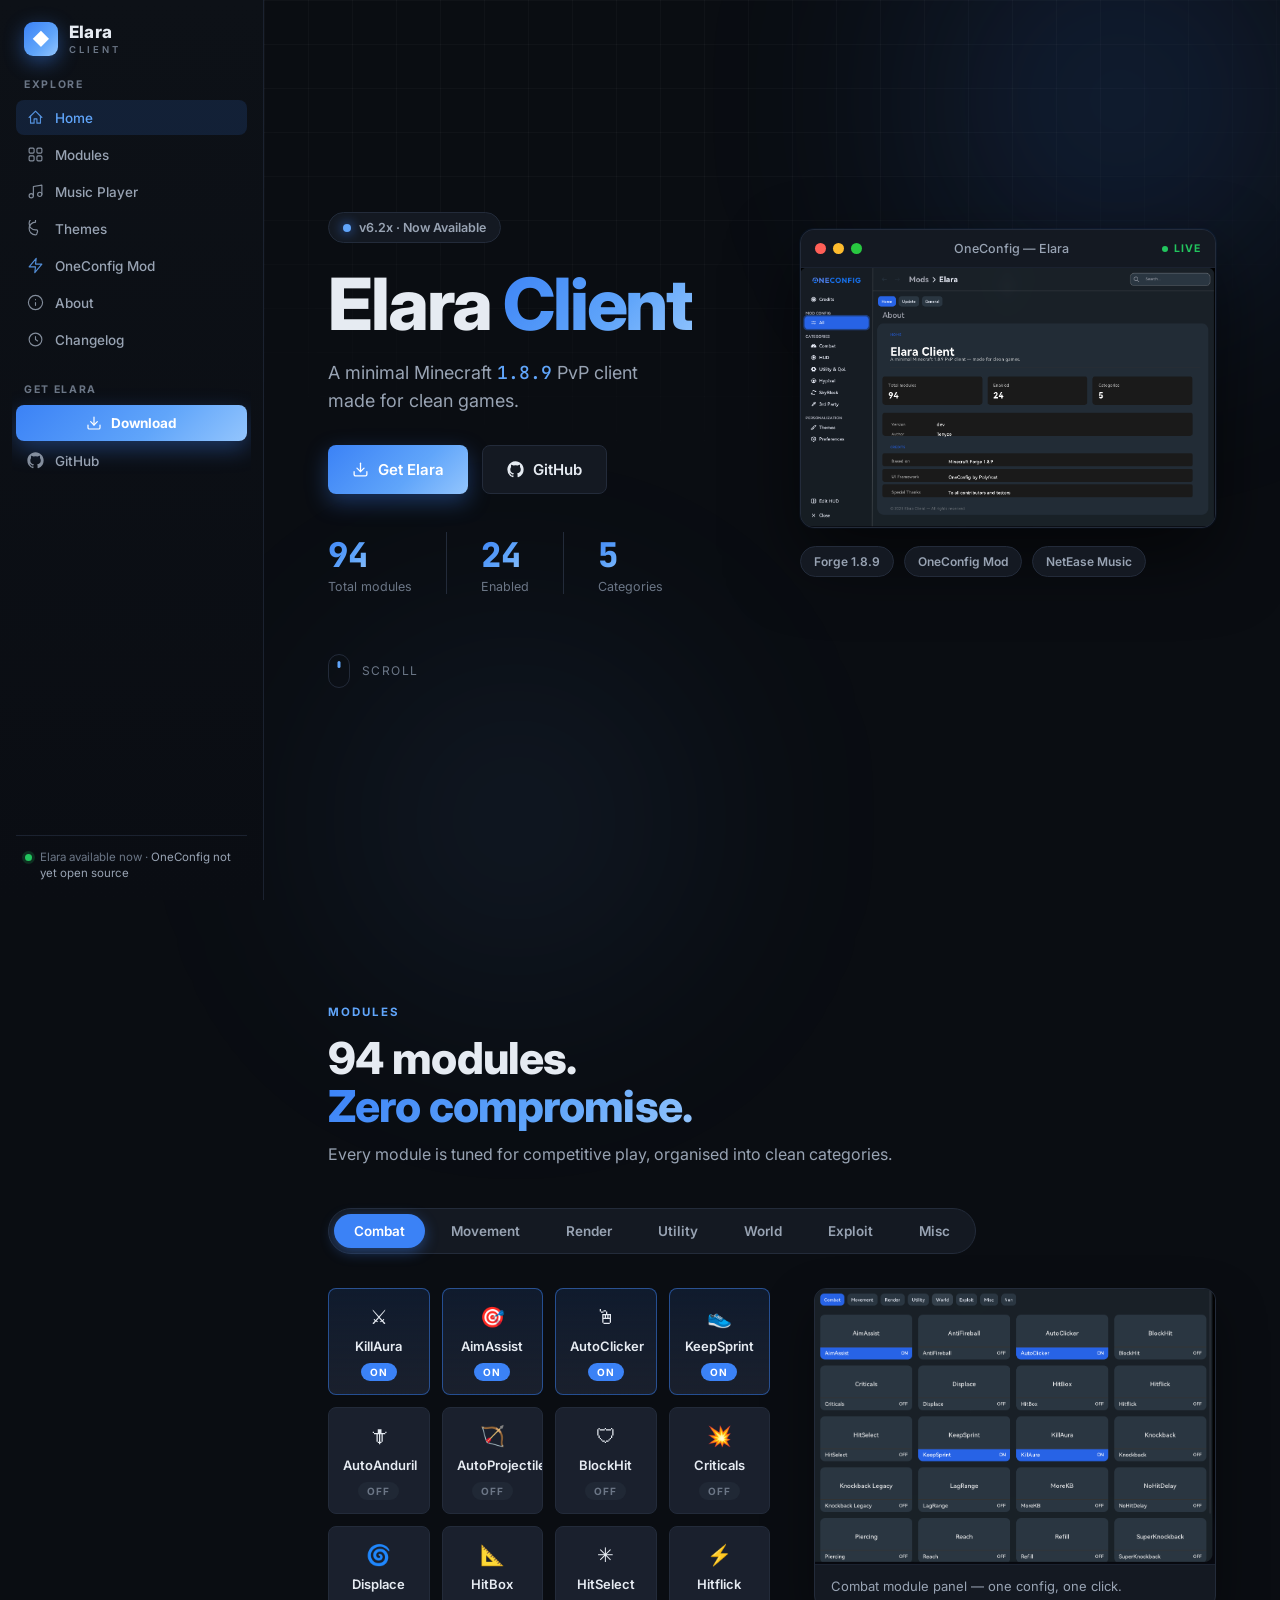
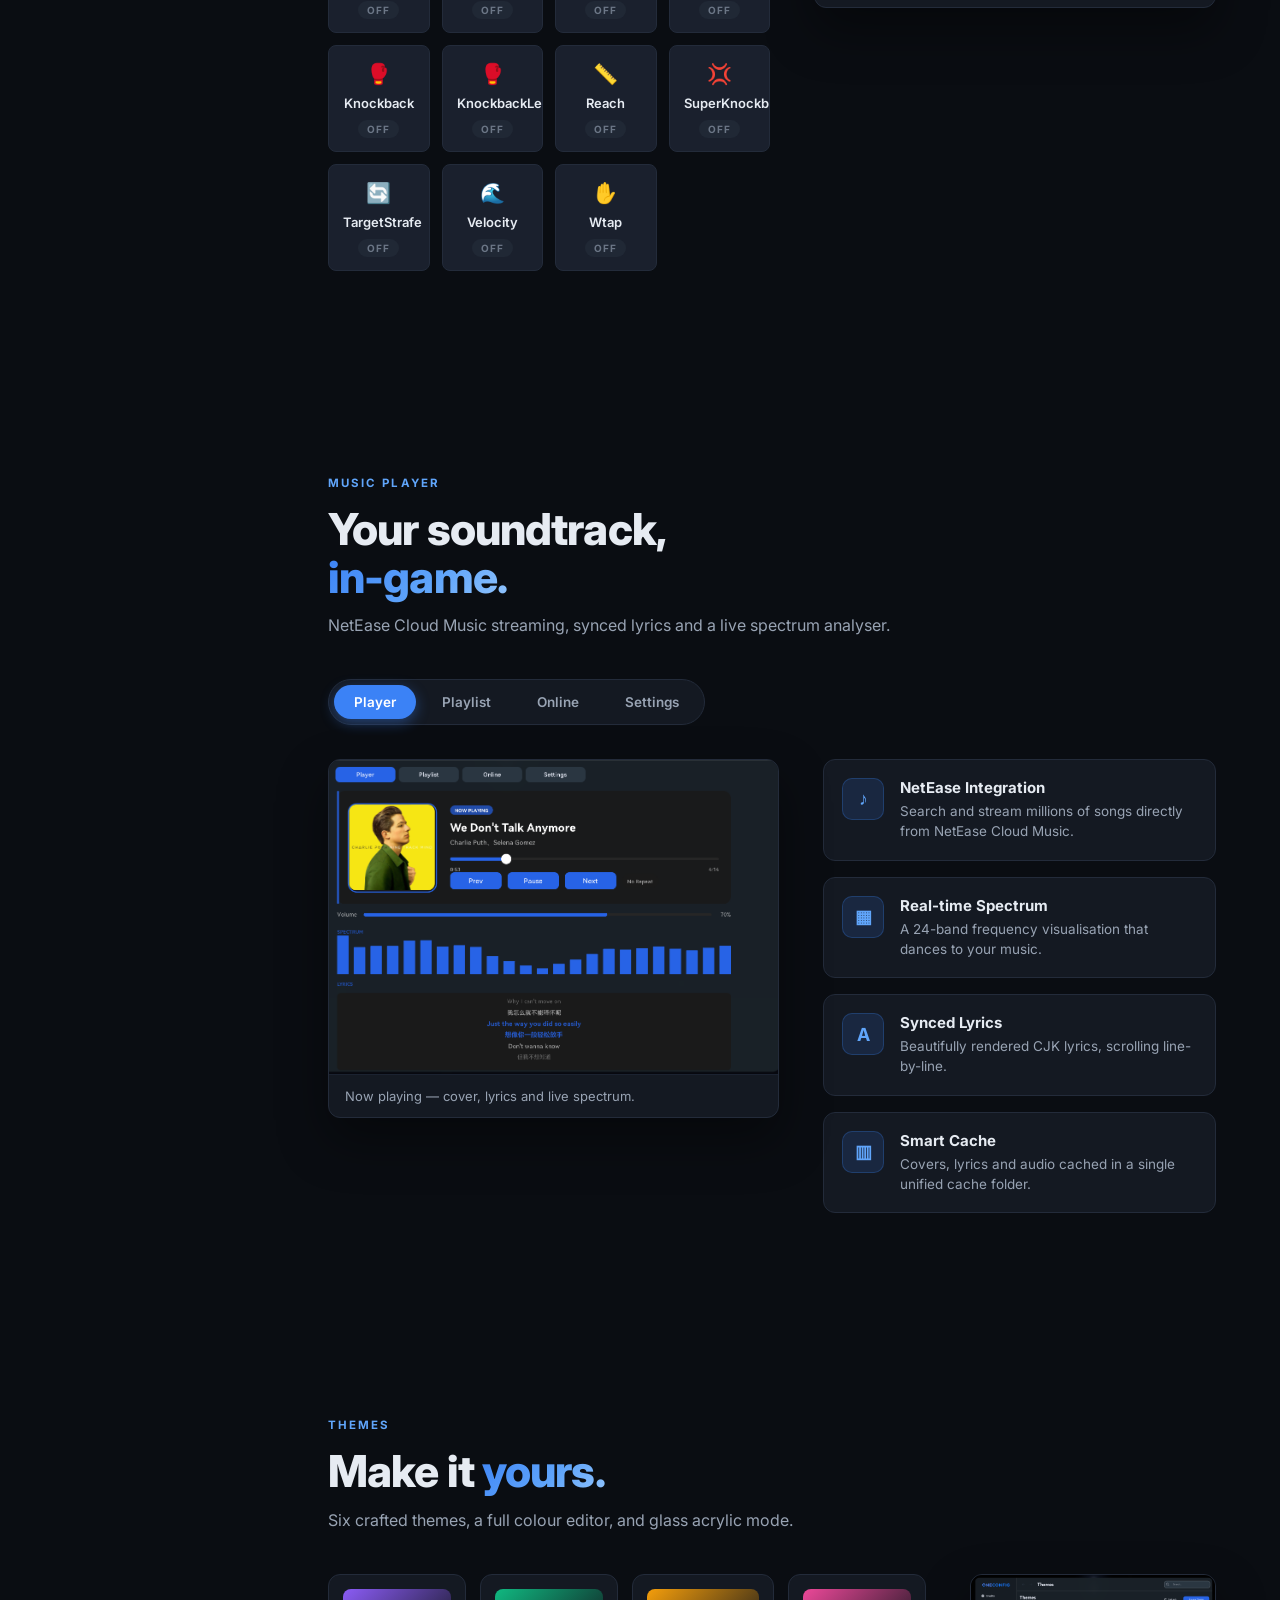
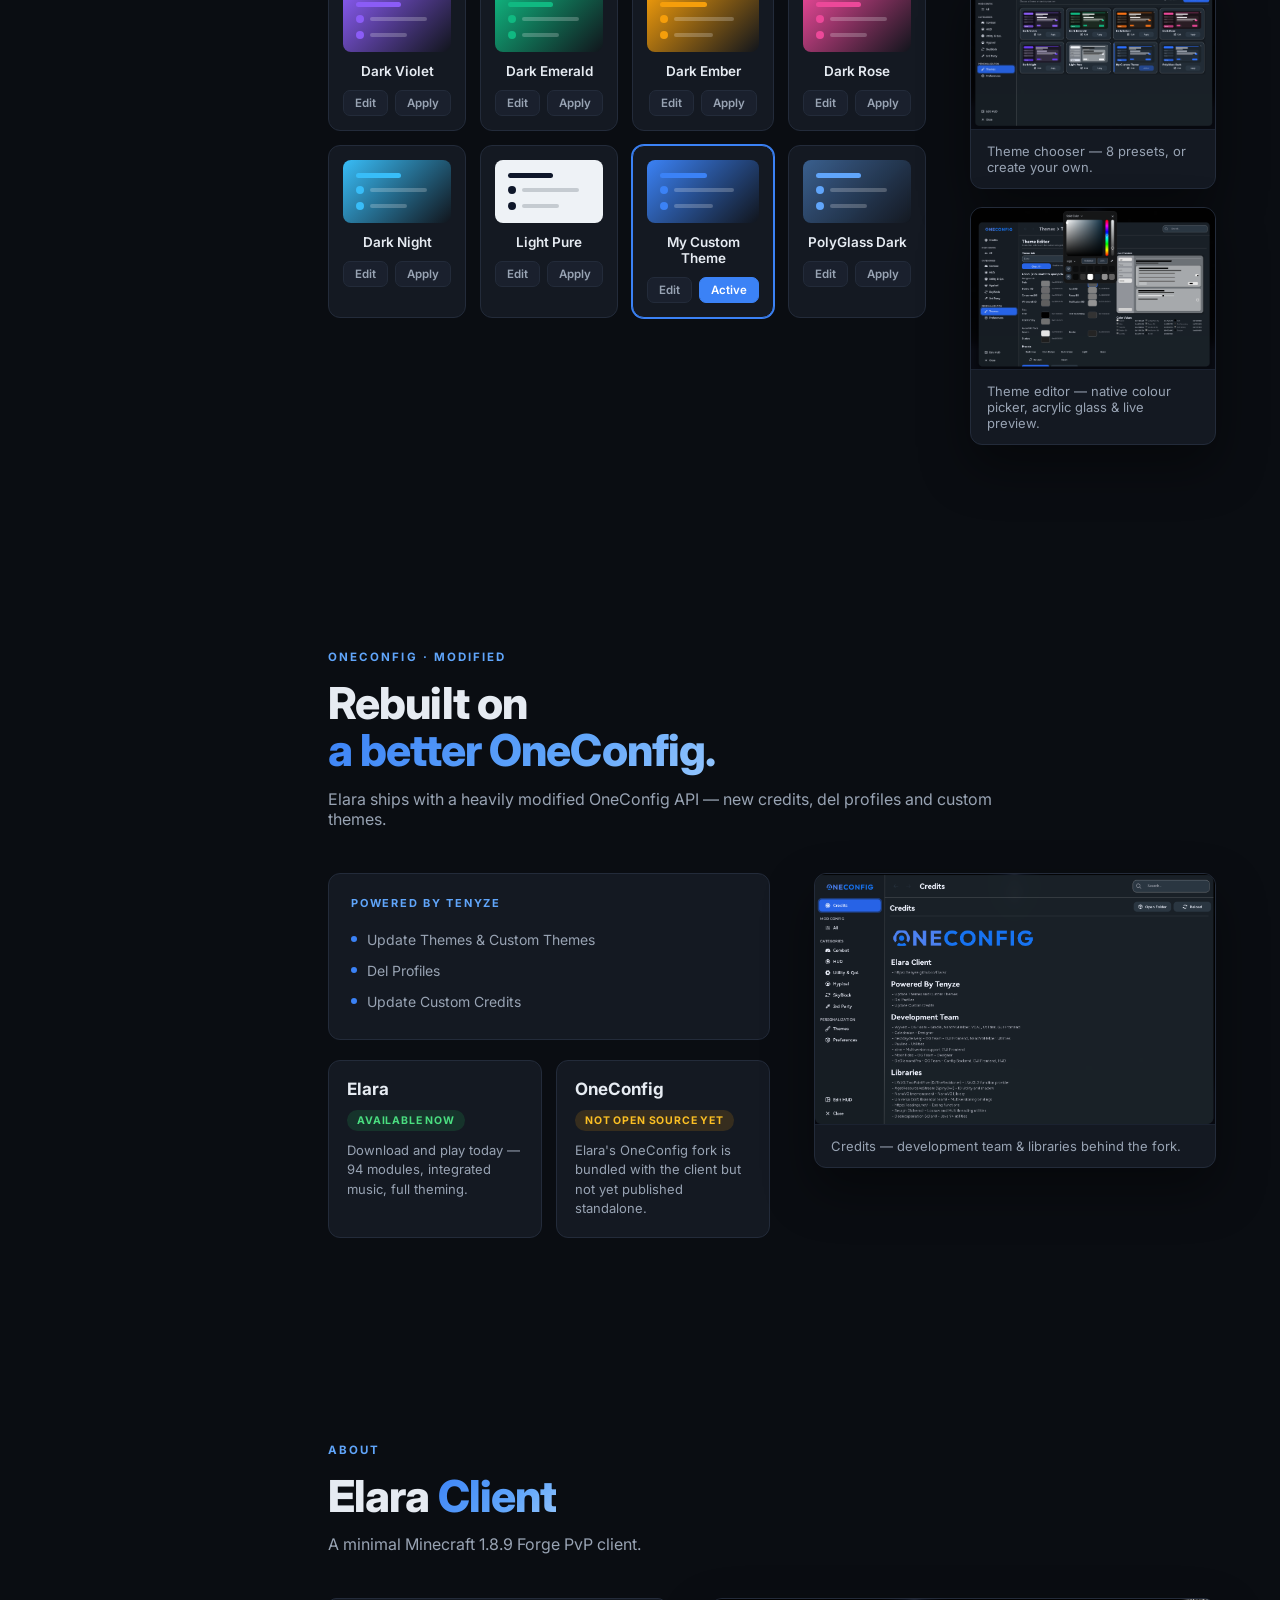
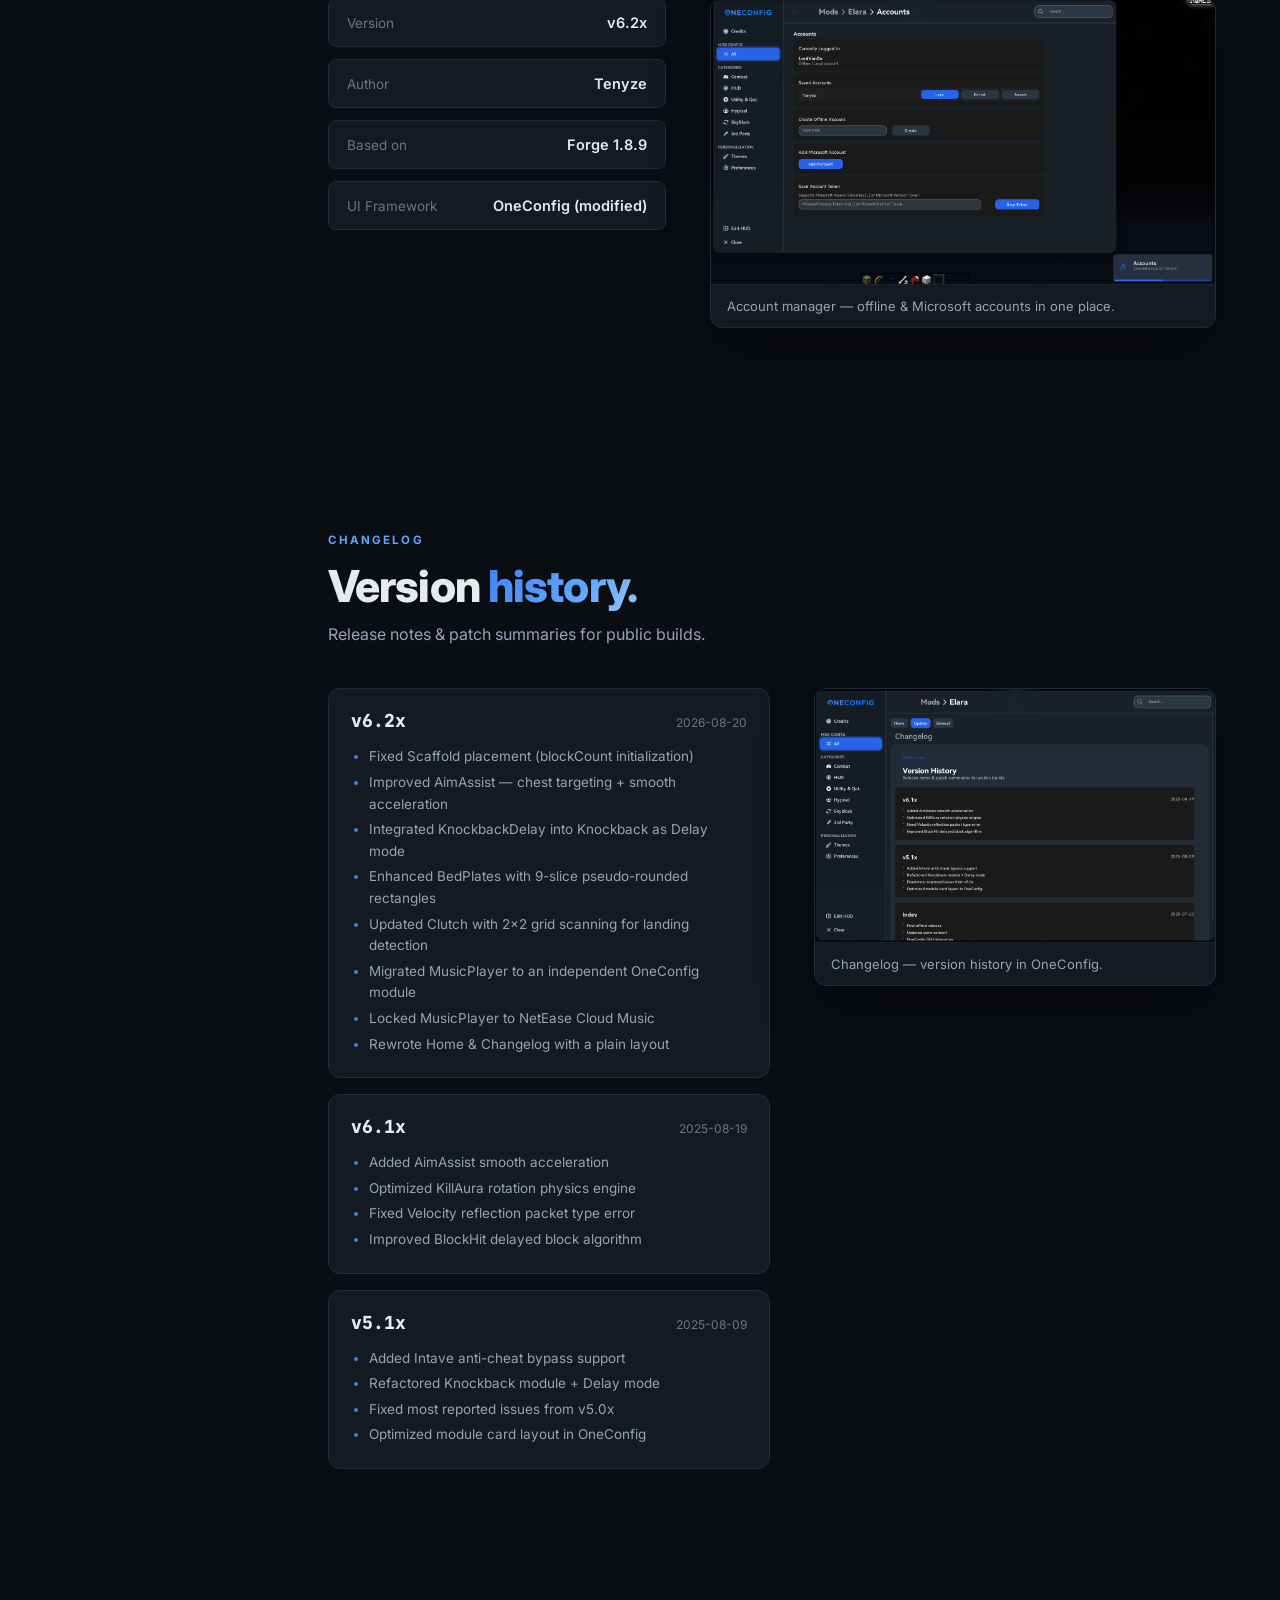
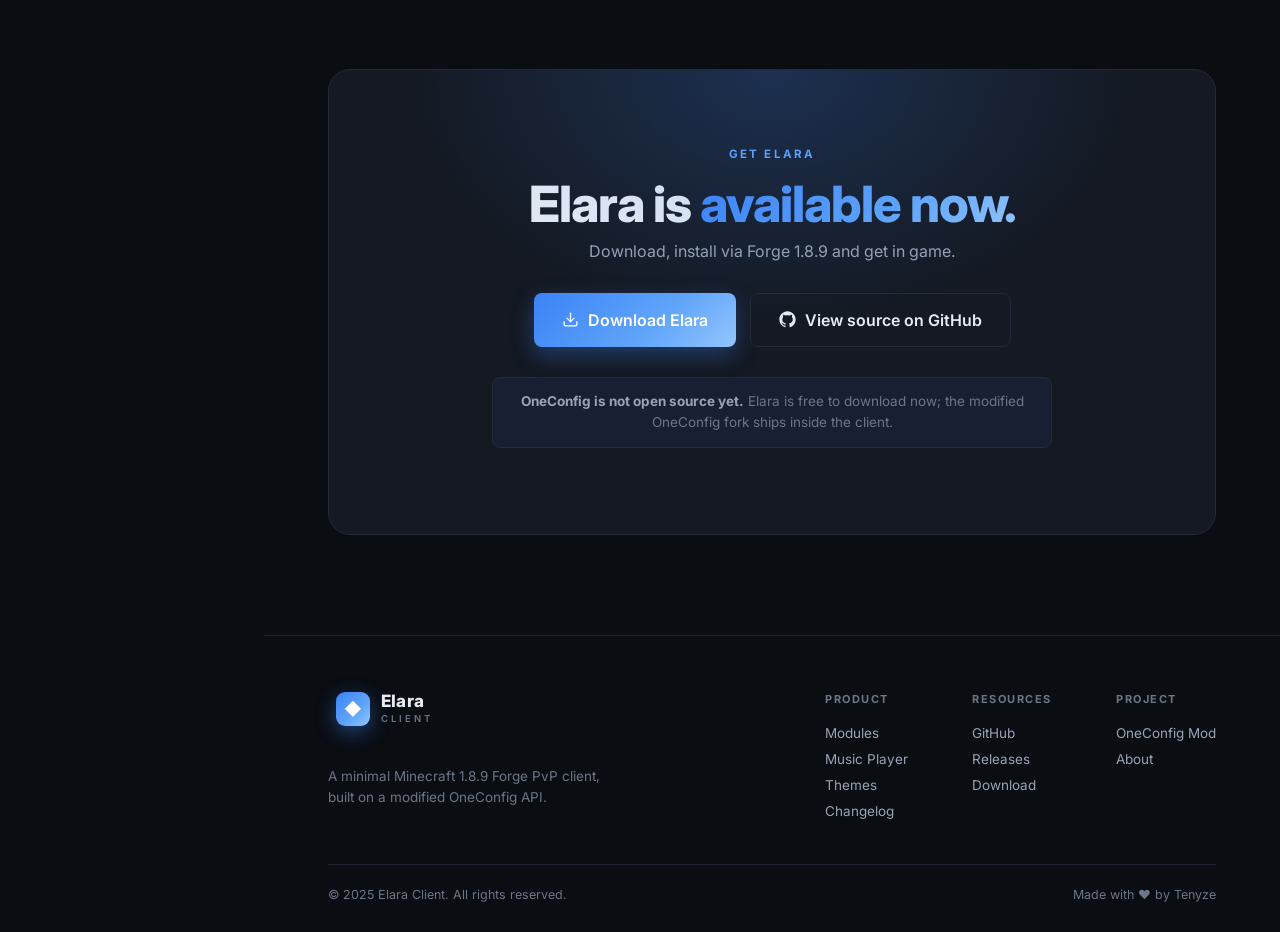
==== commit 581aa8be: "Add theme editor screenshot to Themes section" ====
--- a/docs/index.html
+++ b/docs/index.html
@@ -254,10 +254,16 @@
         <div class="theme-card" style="--t:#60a5fa"><div class="theme-swatch glass"><div class="sw-bar"></div><div class="sw-row"><i></i><b></b></div><div class="sw-row"><i></i><b class="short"></b></div></div><h4>PolyGlass Dark</h4><div class="theme-actions"><button>Edit</button><button class="apply">Apply</button></div></div>
       </div>
 
-      <figure class="shot-card tall">
-        <img src="assets/images/themes.png" alt="Elara themes chooser" draggable="false" loading="lazy">
-        <figcaption>Theme chooser — native colour picker & live preview.</figcaption>
-      </figure>
+      <div class="theme-shots">
+        <figure class="shot-card">
+          <img src="assets/images/themes.png" alt="Elara themes chooser" draggable="false" loading="lazy">
+          <figcaption>Theme chooser — 8 presets, or create your own.</figcaption>
+        </figure>
+        <figure class="shot-card">
+          <img src="assets/images/themes-editor.png" alt="Elara theme editor with native colour picker" draggable="false" loading="lazy">
+          <figcaption>Theme editor — native colour picker, acrylic glass &amp; live preview.</figcaption>
+        </figure>
+      </div>
     </div>
   </section>
 
--- a/docs/style.css
+++ b/docs/style.css
@@ -328,6 +328,7 @@
 .themes-layout { display: grid; grid-template-columns: 1.1fr 1fr; gap: 44px; align-items: start; }
 
 .theme-grid { display: grid; grid-template-columns: repeat(4, 1fr); gap: 14px; }
+.theme-shots { display: flex; flex-direction: column; gap: 18px; }
 .theme-card {
   background: var(--surface); border: 1px solid var(--border);
   border-radius: var(--radius); padding: 14px; text-align: center;
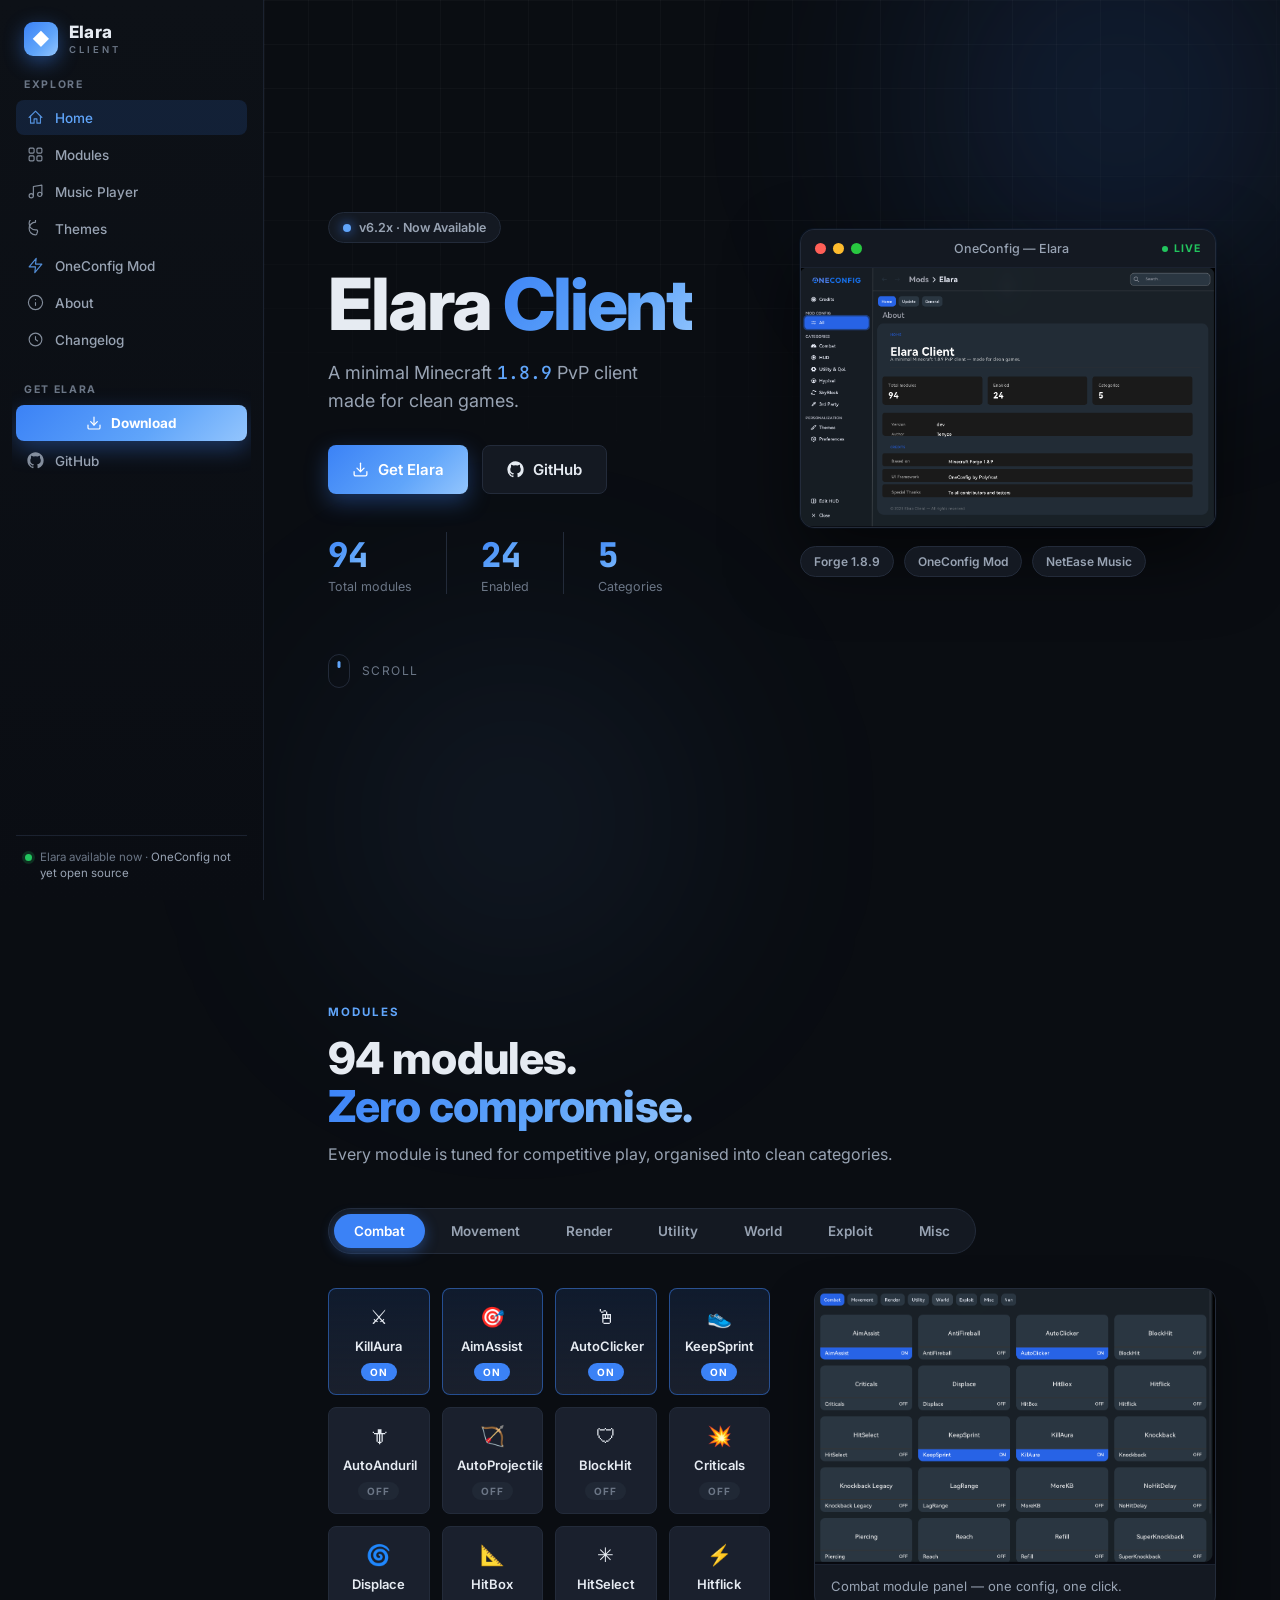
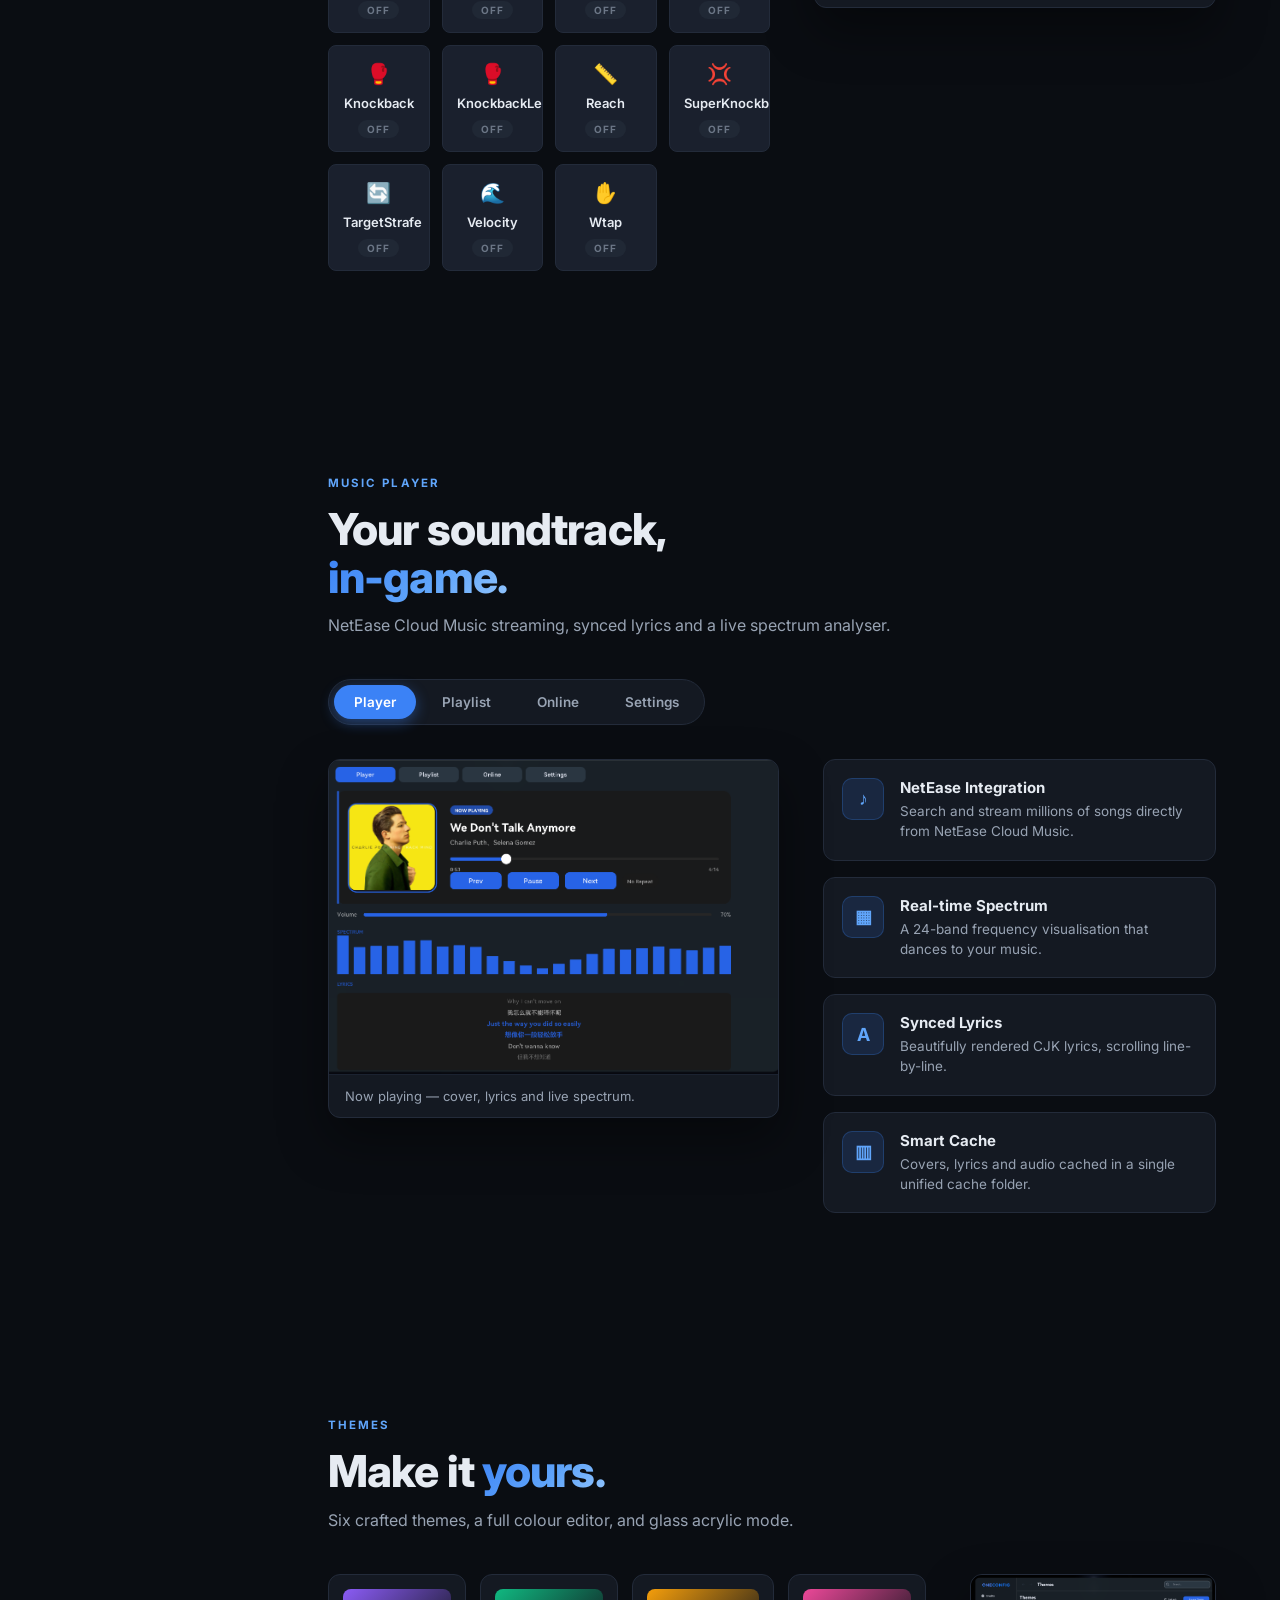
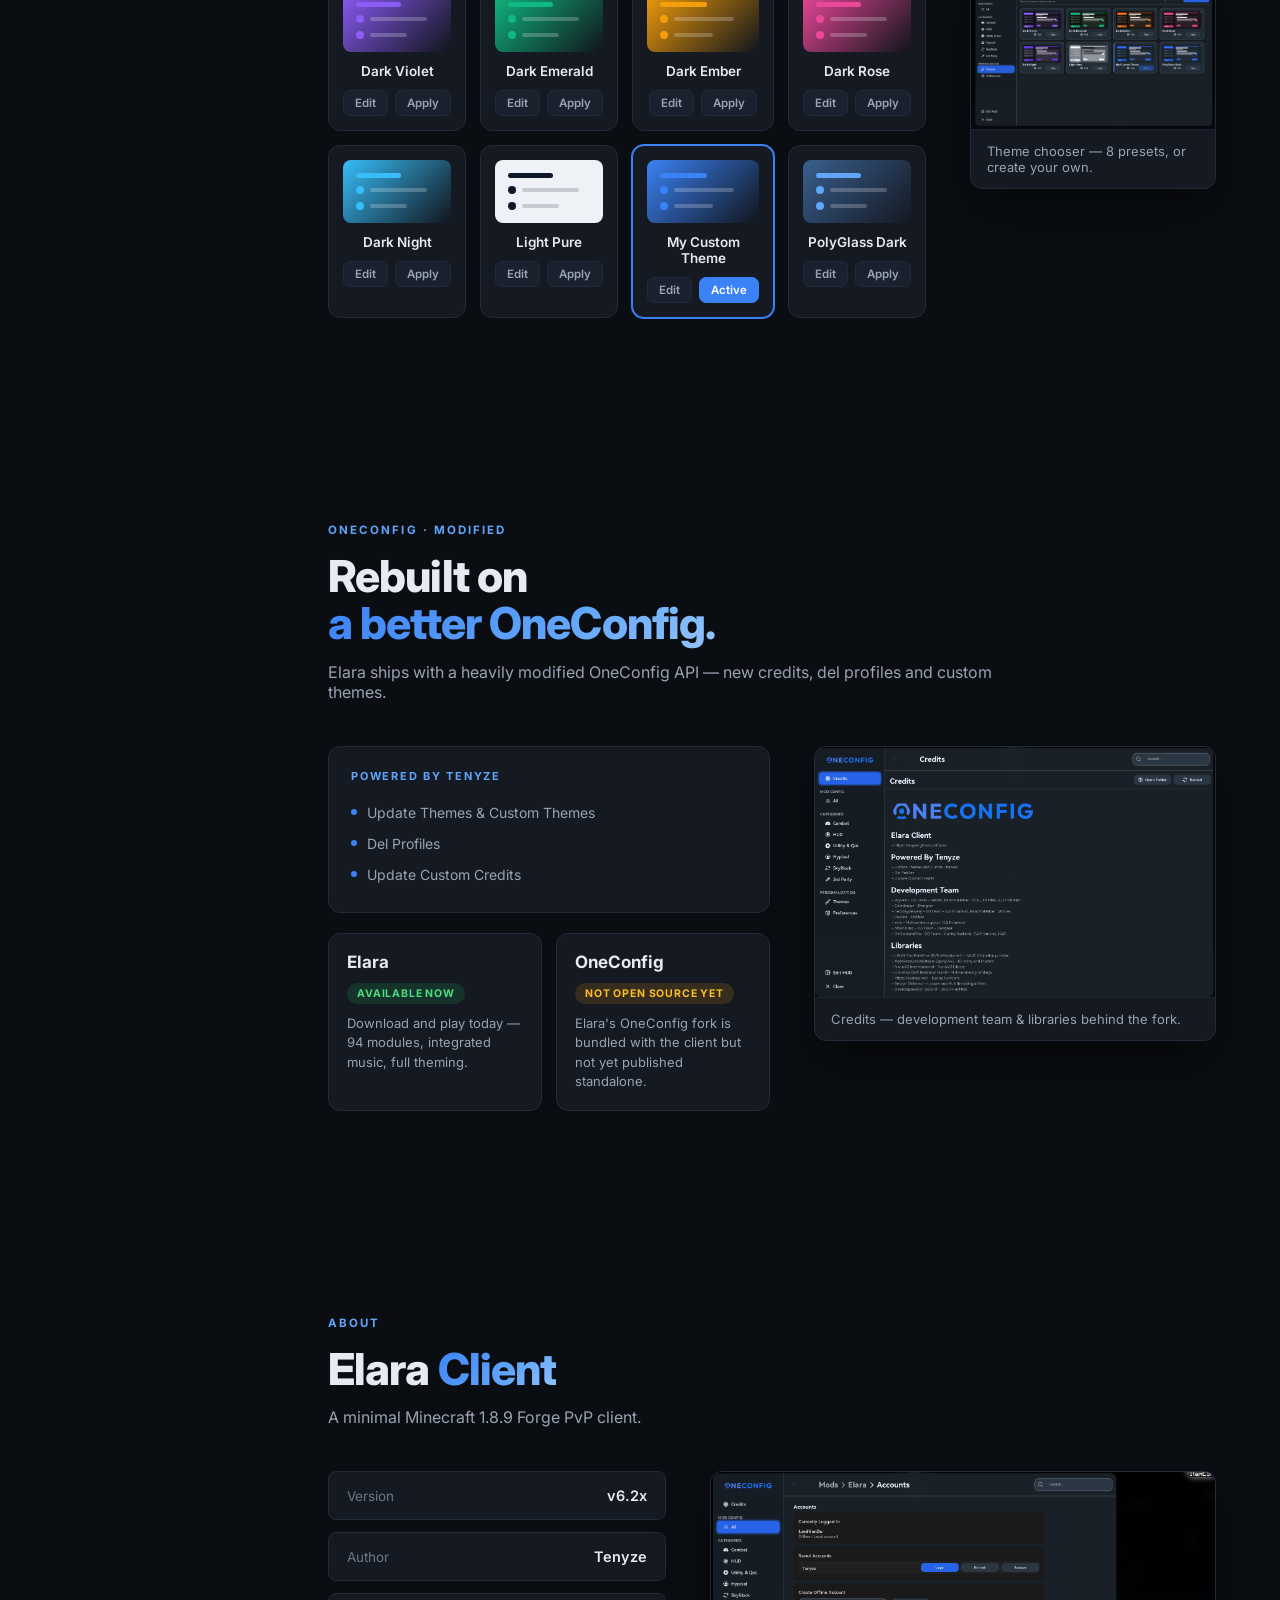
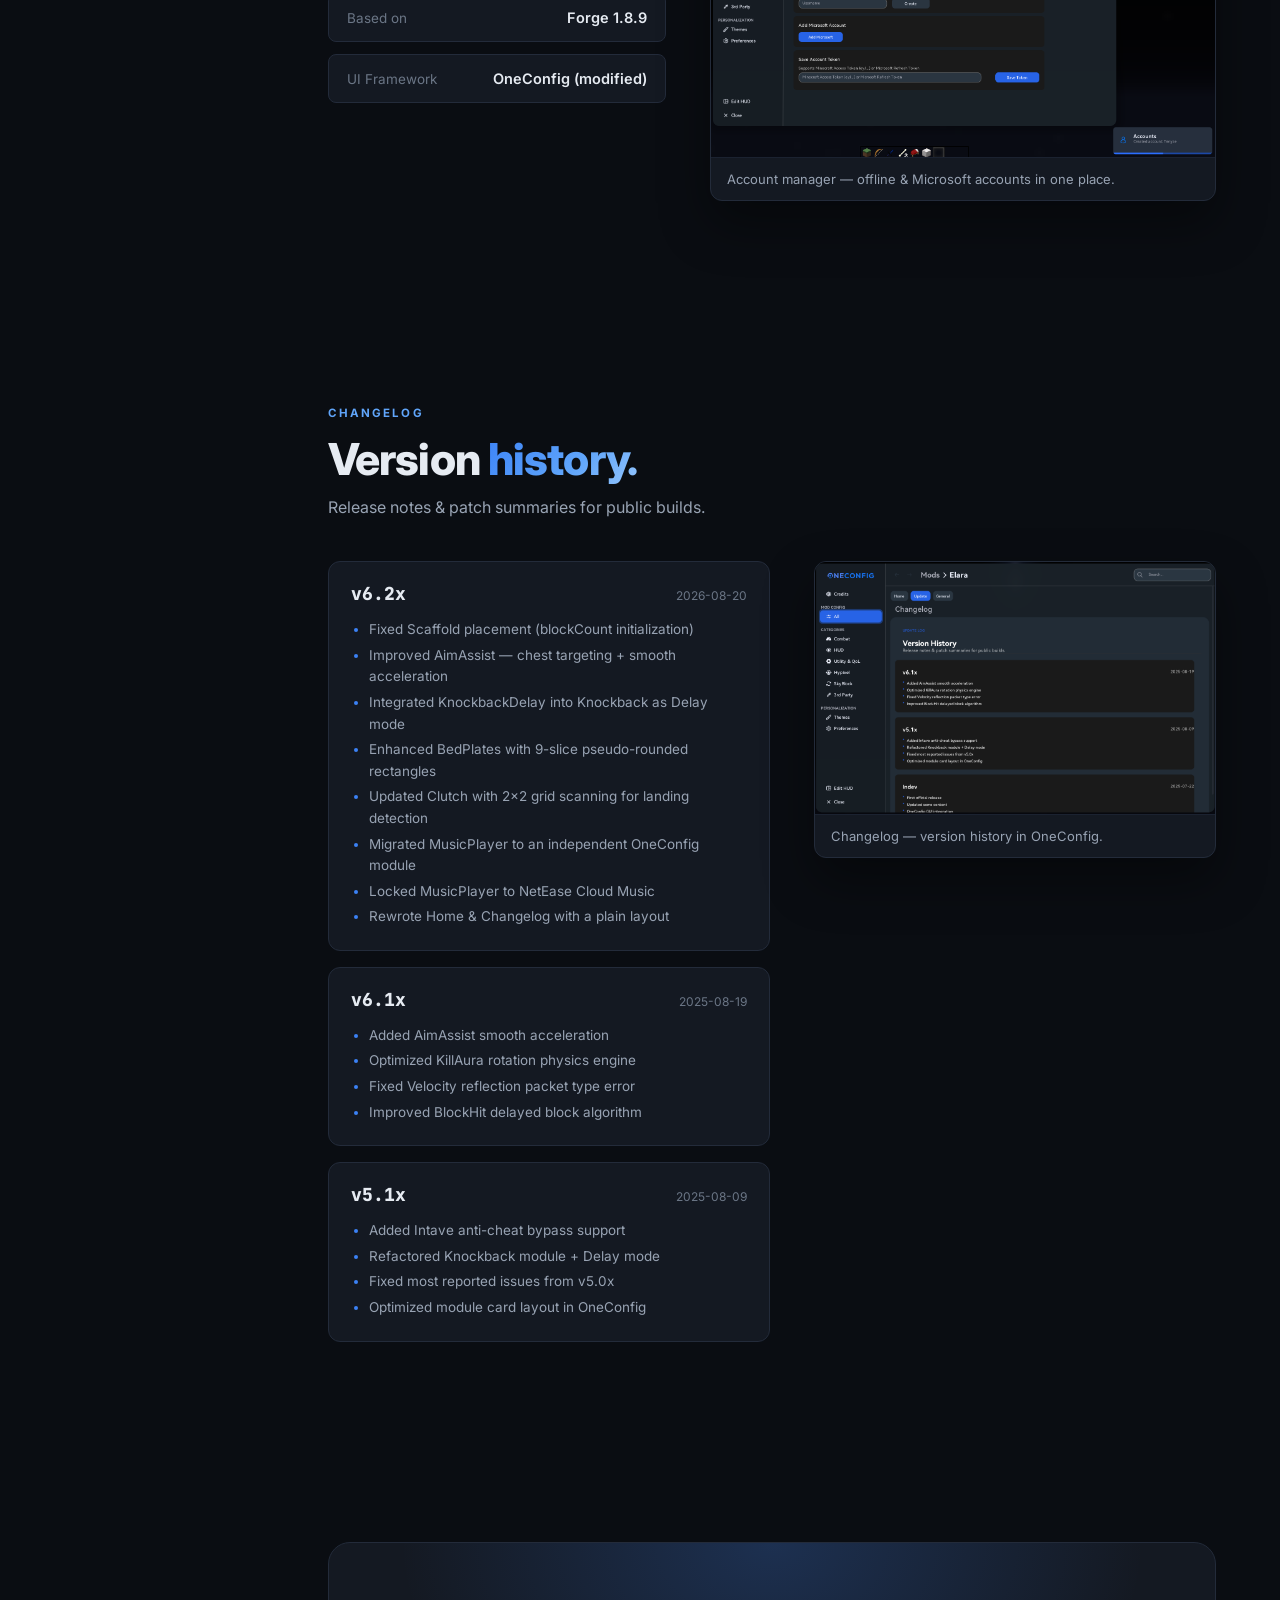
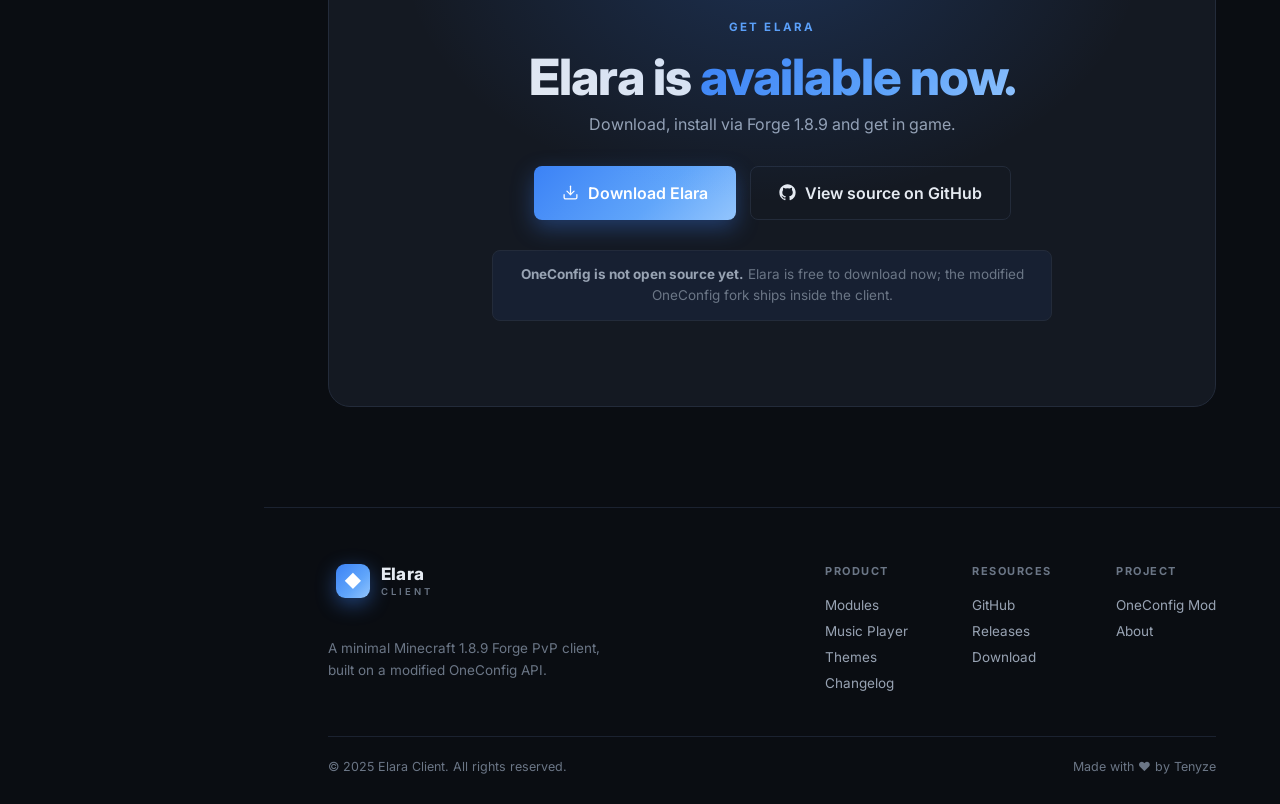
==== commit 368c98e6: "Add interactive theme editor preview in Themes section" ====
--- a/docs/index.html
+++ b/docs/index.html
@@ -254,14 +254,10 @@
         <div class="theme-card" style="--t:#60a5fa"><div class="theme-swatch glass"><div class="sw-bar"></div><div class="sw-row"><i></i><b></b></div><div class="sw-row"><i></i><b class="short"></b></div></div><h4>PolyGlass Dark</h4><div class="theme-actions"><button>Edit</button><button class="apply">Apply</button></div></div>
       </div>
 
-      <div class="theme-shots">
-        <figure class="shot-card">
-          <img src="assets/images/themes.png" alt="Elara themes chooser" draggable="false" loading="lazy">
-          <figcaption>Theme chooser — 8 presets, or create your own.</figcaption>
-        </figure>
-        <figure class="shot-card">
-          <img src="assets/images/themes-editor.png" alt="Elara theme editor with native colour picker" draggable="false" loading="lazy">
-          <figcaption>Theme editor — native colour picker, acrylic glass &amp; live preview.</figcaption>
+      <div class="theme-preview">
+        <figure class="shot-card" id="themePreview">
+          <img id="themePreviewImg" src="assets/images/themes.png" alt="Elara themes chooser" draggable="false" loading="lazy">
+          <figcaption id="themePreviewCaption">Theme chooser — 8 presets, or create your own.</figcaption>
         </figure>
       </div>
     </div>
--- a/docs/style.css
+++ b/docs/style.css
@@ -328,7 +328,9 @@
 .themes-layout { display: grid; grid-template-columns: 1.1fr 1fr; gap: 44px; align-items: start; }
 
 .theme-grid { display: grid; grid-template-columns: repeat(4, 1fr); gap: 14px; }
-.theme-shots { display: flex; flex-direction: column; gap: 18px; }
+.theme-preview { display: flex; flex-direction: column; gap: 18px; }
+.theme-preview img.fade { animation: fadeIn 0.32s ease; }
+.theme-card.is-editing { border-color: var(--accent); box-shadow: 0 0 22px rgba(59,130,246,0.28); transform: translateY(-2px); }
 .theme-card {
   background: var(--surface); border: 1px solid var(--border);
   border-radius: var(--radius); padding: 14px; text-align: center;
